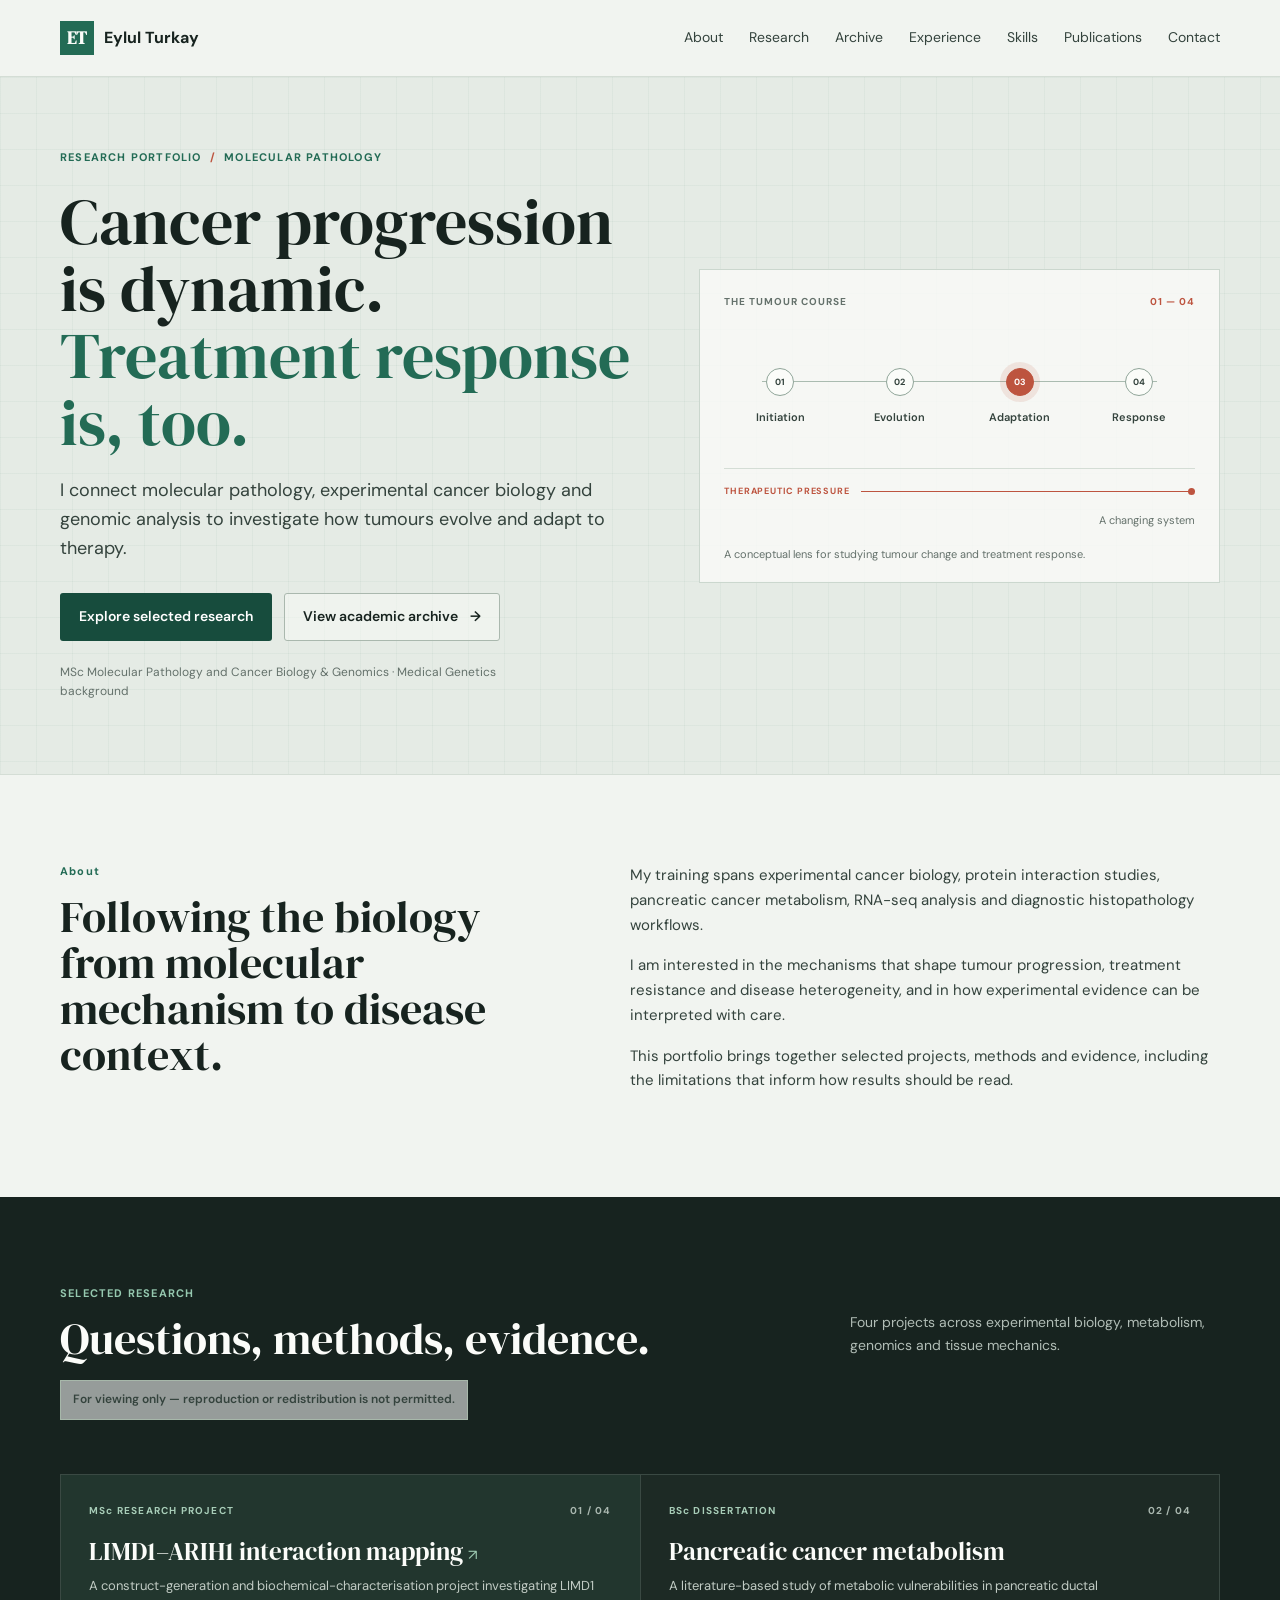
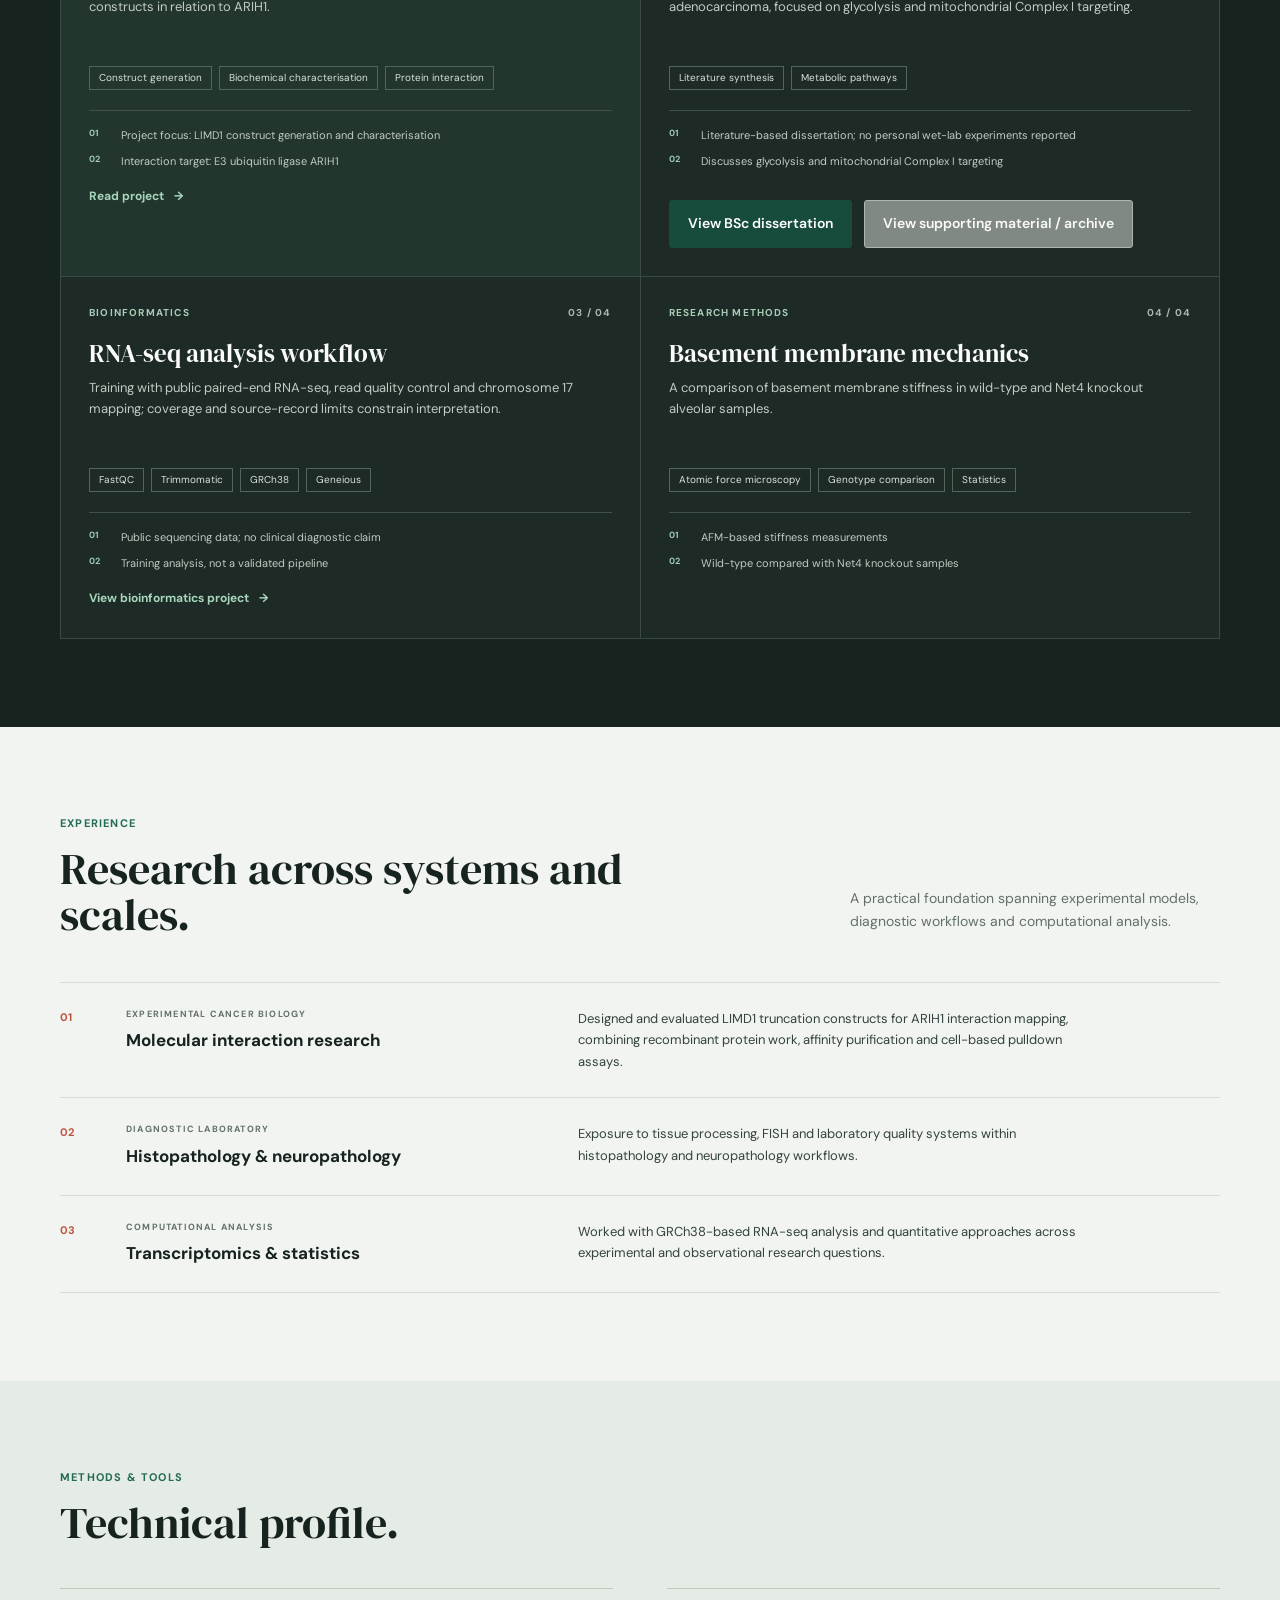
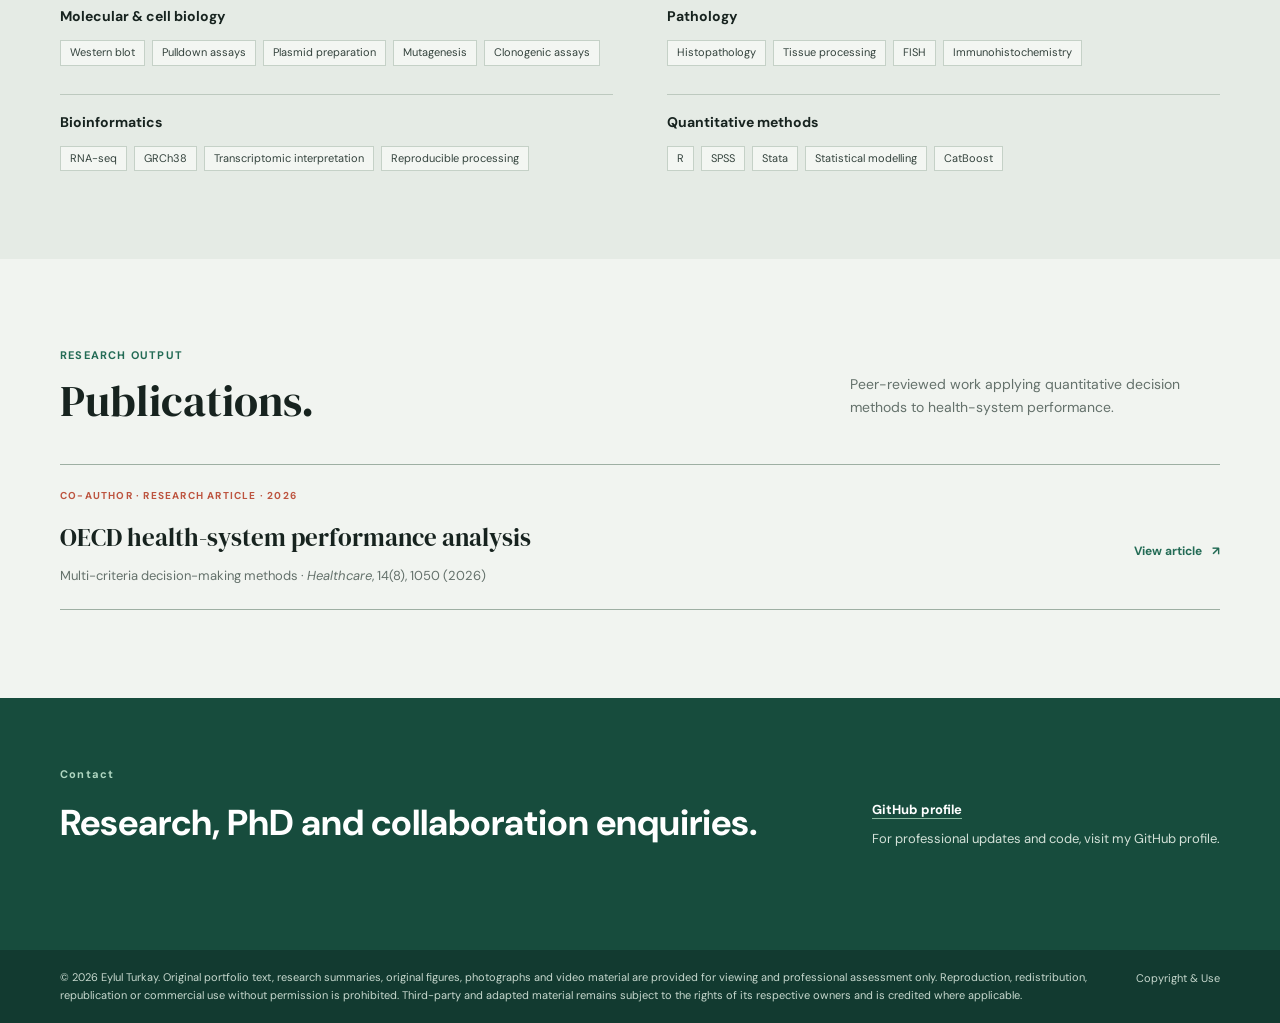
==== index.html @ 485feefd "Fix view-only project pages and portfolio navigation Co-authored-by: Copilot <223556219+Copilot@user" ====
<!DOCTYPE html>
<html lang="en">
<head>
	<meta charset="UTF-8" />
	<meta name="viewport" content="width=device-width, initial-scale=1.0" />
	<meta
		name="description"
		content="Eylul Turkay's research portfolio exploring cancer progression, treatment response, molecular pathology and genomics."
	/>
	<meta name="theme-color" content="#edf2ee" />
	<title>Eylul Turkay | Cancer Biology &amp; Molecular Pathology</title>

	<link rel="preconnect" href="https://fonts.googleapis.com" />
	<link rel="preconnect" href="https://fonts.gstatic.com" crossorigin />
	<link
		href="https://fonts.googleapis.com/css2?family=DM+Sans:wght@400;500;600;700&family=DM+Serif+Display&display=swap"
		rel="stylesheet"
	/>

	<link rel="stylesheet" href="styles.css" />
</head>

<body>
	<header class="site-header">
		<div class="container nav-wrapper">
			<a class="brand" href="#top"><span class="brand-mark" aria-hidden="true">ET</span><span>Eylul Turkay</span></a>

			<button class="menu-toggle" id="menuToggle" aria-label="Open navigation" aria-expanded="false" aria-controls="mainNav">
				<span></span>
				<span></span>
				<span></span>
			</button>

			<nav class="nav" id="mainNav" aria-label="Main navigation">
				<a href="#about">About</a>
				<a href="#research">Research</a>
				<a href="archive.html">Archive</a>
				<a href="#experience">Experience</a>
				<a href="#skills">Skills</a>
				<a href="#publications">Publications</a>
				<a href="#contact">Contact</a>
			</nav>
		</div>
	</header>

	<main id="top">
		<section class="hero" aria-labelledby="hero-title">
			<div class="container hero-layout">
				<div class="hero-copy">
					<p class="eyebrow">RESEARCH PORTFOLIO <span> / </span> MOLECULAR PATHOLOGY</p>
					<h1 id="hero-title">Cancer progression is dynamic. <em>Treatment response is, too.</em></h1>
					<p class="hero-text">
						I connect molecular pathology, experimental cancer biology and genomic analysis to investigate how tumours evolve and adapt to therapy.
					</p>
					<div class="hero-actions">
						<a class="button button-primary" href="#research">Explore selected research</a>
						<a class="button button-outline" href="archive.html">View academic archive <span aria-hidden="true">→</span></a>
					</div>
					<p class="hero-note">MSc Molecular Pathology and Cancer Biology &amp; Genomics · Medical Genetics background</p>
				</div>

				<figure class="trajectory-figure" aria-labelledby="trajectory-caption">
					<div class="figure-heading">
						<span>THE TUMOUR COURSE</span>
						<span class="figure-number">01 — 04</span>
					</div>
					<div class="trajectory-track" role="img" aria-label="Conceptual progression from tumour initiation through adaptation and treatment response">
						<div class="trajectory-step">
							<span class="step-marker">01</span>
							<span class="step-name">Initiation</span>
						</div>
						<div class="trajectory-step">
							<span class="step-marker">02</span>
							<span class="step-name">Evolution</span>
						</div>
						<div class="trajectory-step trajectory-step-emphasis">
							<span class="step-marker">03</span>
							<span class="step-name">Adaptation</span>
						</div>
						<div class="trajectory-step">
							<span class="step-marker">04</span>
							<span class="step-name">Response</span>
						</div>
					</div>
					<div class="pressure-band">
						<span>THERAPEUTIC PRESSURE</span>
						<span class="pressure-line" aria-hidden="true"></span>
						<span class="pressure-state">A changing system</span>
					</div>
					<figcaption id="trajectory-caption">A conceptual lens for studying tumour change and treatment response.</figcaption>
				</figure>
			</div>
		</section>

		<section id="about" class="section">
			<div class="container two-column">
				<div>
					<p class="section-label">About</p>
					<h2>Following the biology from molecular mechanism to disease context.</h2>
				</div>

				<div class="section-copy">
					<p>
						My training spans experimental cancer biology, protein interaction studies, pancreatic cancer metabolism, RNA-seq analysis and diagnostic histopathology workflows.
					</p>

					<p>
						I am interested in the mechanisms that shape tumour progression, treatment resistance and disease heterogeneity, and in how experimental evidence can be interpreted with care.
					</p>

					<p>
						This portfolio brings together selected projects, methods and evidence, including the limitations that inform how results should be read.
					</p>
				</div>
			</div>
		</section>

		<section id="research" class="section project-section">
			<div class="container">
				<div class="section-heading">
					<div>
						<p class="section-label">SELECTED RESEARCH</p>
						<h2>Questions, methods, evidence.</h2>
					</div>
					<p class="section-intro">Four projects across experimental biology, metabolism, genomics and tissue mechanics.</p>
				</div>
				<p class="viewing-notice">For viewing only — reproduction or redistribution is not permitted.</p>

				<div class="project-grid">
					<article class="project-card project-card-featured">
						<p class="project-type">MSc RESEARCH PROJECT <span>01 / 04</span></p>
						<h3><a href="projects/limd1-arih1.html">LIMD1–ARIH1 interaction mapping <span aria-hidden="true">↗</span></a></h3>
						<p class="project-summary">A construct-generation and biochemical-characterisation project investigating LIMD1 constructs in relation to ARIH1.</p>
						<ul class="tag-list" aria-label="Methods">
							<li>Construct generation</li><li>Biochemical characterisation</li><li>Protein interaction</li>
						</ul>
						<div class="evidence-lines">
							<p><span>01</span>Project focus: LIMD1 construct generation and characterisation</p>
							<p><span>02</span>Interaction target: E3 ubiquitin ligase ARIH1</p>
						</div>
						<a class="text-link" href="projects/limd1-arih1.html">Read project <span aria-hidden="true">→</span></a>
					</article>

					<article class="project-card">
						<p class="project-type">BSc DISSERTATION <span>02 / 04</span></p>
						<h3>Pancreatic cancer metabolism</h3>
						<p class="project-summary">A literature-based study of metabolic vulnerabilities in pancreatic ductal adenocarcinoma, focused on glycolysis and mitochondrial Complex I targeting.</p>
						<ul class="tag-list" aria-label="Methods">
							<li>Literature synthesis</li><li>Metabolic pathways</li>
						</ul>
						<div class="evidence-lines">
							<p><span>01</span>Literature-based dissertation; no personal wet-lab experiments reported</p>
							<p><span>02</span>Discusses glycolysis and mitochondrial Complex I targeting</p>
						</div>
						<div class="hero-actions">
							<a class="button button-primary" href="projects/pancreatic-cancer-metabolism.html">View BSc dissertation</a>
							<a class="button button-outline" href="archive.html">View supporting material / archive</a>
						</div>
					</article>

					<article class="project-card">
						<p class="project-type">BIOINFORMATICS <span>03 / 04</span></p>
						<h3>RNA-seq analysis workflow</h3>
						<p class="project-summary">Training with public paired-end RNA-seq, read quality control and chromosome 17 mapping; coverage and source-record limits constrain interpretation.</p>
						<ul class="tag-list" aria-label="Methods">
							<li>FastQC</li><li>Trimmomatic</li><li>GRCh38</li><li>Geneious</li>
						</ul>
						<div class="evidence-lines">
							<p><span>01</span>Public sequencing data; no clinical diagnostic claim</p>
							<p><span>02</span>Training analysis, not a validated pipeline</p>
						</div>
						<a class="text-link" href="projects/variant-calling-internship.html">View bioinformatics project <span aria-hidden="true">→</span></a>
					</article>

					<article class="project-card">
						<p class="project-type">RESEARCH METHODS <span>04 / 04</span></p>
						<h3>Basement membrane mechanics</h3>
						<p class="project-summary">A comparison of basement membrane stiffness in wild-type and Net4 knockout alveolar samples.</p>
						<ul class="tag-list" aria-label="Methods">
							<li>Atomic force microscopy</li><li>Genotype comparison</li><li>Statistics</li>
						</ul>
						<div class="evidence-lines">
							<p><span>01</span>AFM-based stiffness measurements</p>
							<p><span>02</span>Wild-type compared with Net4 knockout samples</p>
						</div>
					</article>
				</div>
			</div>
		</section>

		<section id="experience" class="section experience-section">
			<div class="container">
				<div class="section-heading">
					<div>
						<p class="section-label">EXPERIENCE</p>
						<h2>Research across systems and scales.</h2>
					</div>
					<p class="section-intro">A practical foundation spanning experimental models, diagnostic workflows and computational analysis.</p>
				</div>
				<div class="experience-list">
					<article class="experience-item">
						<p class="experience-index">01</p>
						<div><p class="experience-kicker">EXPERIMENTAL CANCER BIOLOGY</p><h3>Molecular interaction research</h3></div>
						<p>Designed and evaluated LIMD1 truncation constructs for ARIH1 interaction mapping, combining recombinant protein work, affinity purification and cell-based pulldown assays.</p>
					</article>
					<article class="experience-item">
						<p class="experience-index">02</p>
						<div><p class="experience-kicker">DIAGNOSTIC LABORATORY</p><h3>Histopathology &amp; neuropathology</h3></div>
						<p>Exposure to tissue processing, FISH and laboratory quality systems within histopathology and neuropathology workflows.</p>
					</article>
					<article class="experience-item">
						<p class="experience-index">03</p>
						<div><p class="experience-kicker">COMPUTATIONAL ANALYSIS</p><h3>Transcriptomics &amp; statistics</h3></div>
						<p>Worked with GRCh38-based RNA-seq analysis and quantitative approaches across experimental and observational research questions.</p>
					</article>
				</div>
			</div>
		</section>

		<section id="skills" class="section skills-section">
			<div class="container">
				<div class="section-heading">
					<div><p class="section-label">METHODS &amp; TOOLS</p><h2>Technical profile.</h2></div>
				</div>

				<div class="skills-grid">
					<div class="skill-block">
						<h3>Molecular &amp; cell biology</h3>
						<ul class="tag-list"><li>Western blot</li><li>Pulldown assays</li><li>Plasmid preparation</li><li>Mutagenesis</li><li>Clonogenic assays</li></ul>
					</div>

					<div class="skill-block">
						<h3>Pathology</h3>
						<ul class="tag-list"><li>Histopathology</li><li>Tissue processing</li><li>FISH</li><li>Immunohistochemistry</li></ul>
					</div>

					<div class="skill-block">
						<h3>Bioinformatics</h3>
						<ul class="tag-list"><li>RNA-seq</li><li>GRCh38</li><li>Transcriptomic interpretation</li><li>Reproducible processing</li></ul>
					</div>

					<div class="skill-block">
						<h3>Quantitative methods</h3>
						<ul class="tag-list"><li>R</li><li>SPSS</li><li>Stata</li><li>Statistical modelling</li><li>CatBoost</li></ul>
					</div>
				</div>
			</div>
		</section>

		<section id="publications" class="section publications-section">
			<div class="container">
				<div class="section-heading">
					<div><p class="section-label">RESEARCH OUTPUT</p><h2>Publications.</h2></div>
					<p class="section-intro">Peer-reviewed work applying quantitative decision methods to health-system performance.</p>
				</div>
				<article class="publication-entry">
					<p class="publication-type">CO-AUTHOR · RESEARCH ARTICLE · 2026</p>
					<div class="publication-detail">
						<div><h3>OECD health-system performance analysis</h3><p>Multi-criteria decision-making methods · <em>Healthcare</em>, 14(8), 1050 (2026)</p></div>
						<a class="text-link" href="https://www.mdpi.com/2227-9032/14/8/1050" target="_blank" rel="noopener noreferrer">View article <span aria-hidden="true">↗</span></a>
					</div>
				</article>
			</div>
		</section>

		<section id="contact" class="contact-section">
			<div class="container contact-layout">
				<div>
					<p class="section-label">Contact</p>
					<h2>Research, PhD and collaboration enquiries.</h2>
				</div>

				<div class="contact-links">
					<a
						href="https://github.com/eylulturkay2003"
						target="_blank"
						rel="noopener noreferrer"
					>
						GitHub profile
					</a>

					<span>For professional updates and code, visit my GitHub profile.</span>
				</div>
			</div>
		</section>
	</main>

	<footer class="footer">
		<div class="container footer-inner">
			<p>© 2026 Eylul Turkay. Original portfolio text, research summaries, original figures, photographs and video material are provided for viewing and professional assessment only. Reproduction, redistribution, republication or commercial use without permission is prohibited. Third-party and adapted material remains subject to the rights of its respective owners and is credited where applicable.</p>
			<a href="copyright.html">Copyright &amp; Use</a>
		</div>
	</footer>

	<script src="script.js"></script>
</body>
</html>
---- styles.css ----
:root {
	--paper: #f1f4f0;
	--paper-deep: #e5ebe5;
	--white: #fbfcf9;
	--ink: #17231f;
	--ink-soft: #34433d;
	--muted: #64716b;
	--line: #d4ddd5;
	--green: #236b55;
	--green-dark: #174c3d;
	--green-pale: #e0eee7;
	--coral: #bd543f;
	--max-width: 1160px;
}

* { box-sizing: border-box; }
html { scroll-behavior: smooth; scroll-padding-top: 88px; }
body {
	margin: 0;
	background: var(--paper);
	color: var(--ink);
	font-family: "DM Sans", sans-serif;
	font-size: 16px;
	line-height: 1.65;
}
a { color: inherit; text-decoration: none; }
button, a { -webkit-tap-highlight-color: transparent; }
button:focus-visible, a:focus-visible { outline: 3px solid var(--coral); outline-offset: 4px; }
.container { width: min(var(--max-width), calc(100% - 48px)); margin: 0 auto; }

.site-header {
	position: sticky;
	top: 0;
	z-index: 10;
	background: rgba(241, 244, 240, 0.96);
	border-bottom: 1px solid var(--line);
}
.nav-wrapper { min-height: 76px; display: flex; align-items: center; justify-content: space-between; gap: 32px; }
.brand { display: inline-flex; align-items: center; gap: 10px; font-weight: 700; letter-spacing: 0; }
.brand-mark { display: grid; width: 34px; aspect-ratio: 1; place-items: center; background: var(--green); color: var(--white); font-family: "DM Serif Display", serif; font-size: 17px; }
.nav { display: flex; align-items: center; gap: 26px; }
.nav a { color: var(--ink-soft); font-size: 14px; transition: color 160ms ease; }
.nav a:hover { color: var(--green); }
.menu-toggle { display: none; }

.hero {
	position: relative;
	overflow: hidden;
	background-color: var(--paper-deep);
	background-image: linear-gradient(rgba(35, 107, 85, 0.045) 1px, transparent 1px), linear-gradient(90deg, rgba(35, 107, 85, 0.045) 1px, transparent 1px);
	background-size: 36px 36px;
	border-bottom: 1px solid var(--line);
}
.hero-layout { min-height: 590px; display: grid; grid-template-columns: minmax(0, 1.05fr) minmax(360px, 0.95fr); align-items: center; gap: 64px; padding-top: 72px; padding-bottom: 72px; }
.eyebrow, .section-label, .project-type, .experience-kicker, .publication-type {
	margin: 0;
	color: var(--green);
	font-size: 11px;
	font-weight: 700;
	letter-spacing: 1.2px;
	line-height: 1.5;
}
.eyebrow span { color: var(--coral); padding: 0 4px; }
.hero h1, .section h2, .detail-hero h1 {
	font-family: "DM Serif Display", Georgia, serif;
	font-weight: 400;
	letter-spacing: 0;
	line-height: 1.05;
}
.hero h1 { max-width: 640px; margin: 22px 0 20px; font-size: 64px; }
.hero h1 em { color: var(--green); font-style: normal; }
.hero-text { max-width: 560px; margin: 0; color: var(--ink-soft); font-size: 18px; line-height: 1.6; }
.hero-actions { display: flex; flex-wrap: wrap; gap: 12px; margin-top: 30px; }
.button { min-height: 48px; display: inline-flex; align-items: center; justify-content: center; gap: 12px; padding: 0 18px; border: 1px solid transparent; border-radius: 3px; font-size: 14px; font-weight: 600; transition: background 160ms ease, color 160ms ease, border-color 160ms ease; }
.button-primary { background: var(--green-dark); color: white; }
.button-primary:hover { background: var(--green); }
.button-outline { border-color: #aab8ae; background: rgba(251, 252, 249, 0.45); }
.button-outline:hover { border-color: var(--green); color: var(--green); }
.hero-note { max-width: 470px; margin: 22px 0 0; color: var(--muted); font-size: 12px; }

.trajectory-figure { align-self: center; margin: 0; padding: 24px 24px 18px; background: rgba(251, 252, 249, 0.78); border: 1px solid #cbd7ce; }
.figure-heading { display: flex; justify-content: space-between; gap: 16px; color: var(--muted); font-size: 10px; font-weight: 700; letter-spacing: 1px; }
.figure-number { color: var(--coral); }
.trajectory-track { position: relative; display: grid; grid-template-columns: repeat(4, minmax(0, 1fr)); gap: 8px; margin: 58px 0 42px; }
.trajectory-track::before { position: absolute; top: 13px; right: 8%; left: 8%; height: 1px; background: #aabbb0; content: ""; }
.trajectory-step { position: relative; display: flex; flex-direction: column; align-items: center; gap: 12px; text-align: center; }
.step-marker { z-index: 1; display: grid; width: 28px; aspect-ratio: 1; place-items: center; border: 1px solid #90a599; border-radius: 50%; background: var(--white); color: var(--ink-soft); font-size: 9px; font-weight: 700; }
.trajectory-step-emphasis .step-marker { border-color: var(--coral); background: var(--coral); color: white; box-shadow: 0 0 0 6px rgba(189, 84, 63, 0.12); }
.step-name { color: var(--ink-soft); font-size: 11px; font-weight: 600; }
.pressure-band { display: grid; grid-template-columns: auto 1fr; align-items: center; gap: 12px; padding-top: 15px; border-top: 1px solid var(--line); }
.pressure-band > span:first-child { color: var(--coral); font-size: 9px; font-weight: 700; letter-spacing: 0.8px; }
.pressure-line { position: relative; height: 1px; background: var(--coral); }
.pressure-line::after { position: absolute; top: -3px; right: 0; width: 7px; height: 7px; border-radius: 50%; background: var(--coral); content: ""; }
.pressure-state { grid-column: 2; justify-self: end; color: var(--muted); font-size: 11px; }
.trajectory-figure figcaption { margin-top: 16px; color: var(--muted); font-size: 11px; }

.section { padding: 88px 0; }
.section-alt { background: var(--paper-deep); }
.two-column { display: grid; grid-template-columns: minmax(0, 0.9fr) minmax(0, 1.1fr); gap: 88px; align-items: start; }
.section h2 { max-width: 680px; margin: 14px 0 0; font-size: 44px; }
.section-copy { color: var(--ink-soft); font-size: 15px; }
.section-copy p { margin: 0 0 16px; }
.section-heading { display: flex; align-items: end; justify-content: space-between; gap: 32px; }
.section-heading h2 { max-width: 600px; }
.section-intro { max-width: 370px; margin: 0 0 5px; color: var(--muted); font-size: 14px; }

.project-section { background: var(--ink); color: var(--white); }
.project-section .section-label { color: #95c8af; }
.project-section .section-intro { color: #b1bdb6; }
.project-grid { display: grid; grid-template-columns: repeat(2, minmax(0, 1fr)); gap: 1px; margin-top: 42px; background: #3a4943; border: 1px solid #3a4943; }
.project-card { min-width: 0; padding: 28px; background: #1d2a25; }
.project-card-featured { background: #22362e; }
.project-type { display: flex; justify-content: space-between; gap: 12px; color: #a8cdb8; font-size: 10px; }
.project-type span { color: #aab8b0; white-space: nowrap; }
.project-card h3 { margin: 18px 0 10px; font-family: "DM Serif Display", Georgia, serif; font-size: 25px; font-weight: 400; line-height: 1.2; }
.project-card h3 a:hover, .text-link:hover { color: #a8d6bd; }
.project-card h3 a span { color: #9cc9b0; font-family: "DM Sans", sans-serif; font-size: 15px; }
.project-summary { min-height: 72px; margin: 0; color: #c1cbc4; font-size: 13px; line-height: 1.6; }
.tag-list { display: flex; flex-wrap: wrap; gap: 7px; margin: 18px 0 0; padding: 0; list-style: none; }
.tag-list li { padding: 4px 9px; border: 1px solid #52665a; color: #d8e2db; font-size: 10px; line-height: 1.4; }
.evidence-lines { display: grid; gap: 10px; margin-top: 20px; padding-top: 16px; border-top: 1px solid #405148; }
.evidence-lines p { display: grid; grid-template-columns: 24px 1fr; gap: 8px; margin: 0; color: #c1cbc4; font-size: 11px; line-height: 1.5; }
.evidence-lines p > span { color: #9cc9b0; font-size: 9px; font-weight: 700; }
.evidence-lines strong { color: white; }
.text-link { display: inline-flex; align-items: center; gap: 10px; margin-top: 17px; color: #a8d6bd; font-size: 12px; font-weight: 700; }

.experience-list { margin-top: 44px; border-top: 1px solid var(--line); }
.experience-item { display: grid; grid-template-columns: 42px minmax(190px, 0.8fr) minmax(0, 1.2fr); gap: 24px; align-items: start; padding: 25px 0; border-bottom: 1px solid var(--line); }
.experience-index { margin: 0; color: var(--coral); font-size: 11px; font-weight: 700; }
.experience-kicker { color: var(--muted); font-size: 9px; }
.experience-item h3 { margin: 5px 0 0; font-size: 17px; }
.experience-item > p:last-child { max-width: 520px; margin: 0; color: var(--ink-soft); font-size: 13px; }

.skills-section { background: var(--paper-deep); }
.skills-grid { display: grid; grid-template-columns: repeat(2, minmax(0, 1fr)); gap: 28px 54px; margin-top: 42px; }
.skill-block { padding-top: 16px; border-top: 1px solid #bdc9bf; }
.skill-block h3 { margin: 0; font-size: 14px; }
.skill-block .tag-list { margin-top: 12px; }
.skill-block .tag-list li { border-color: #c5d1c7; background: rgba(251, 252, 249, 0.65); color: var(--ink-soft); font-size: 11px; }

.publication-entry { margin-top: 40px; padding: 23px 0; border-top: 1px solid #9eafa3; border-bottom: 1px solid #9eafa3; }
.publication-type { color: var(--coral); font-size: 10px; }
.publication-detail { display: flex; align-items: center; justify-content: space-between; gap: 28px; margin-top: 14px; }
.publication-detail h3 { margin: 0; font-family: "DM Serif Display", Georgia, serif; font-size: 25px; font-weight: 400; }
.publication-detail p { margin: 7px 0 0; color: var(--muted); font-size: 13px; }
.publication-detail .text-link { flex-shrink: 0; margin: 0; color: var(--green); }
.publication-detail .text-link:hover { color: var(--coral); }
.archive-media .publication-detail { align-items: flex-start; }
.archive-media img, .archive-media video { display: block; width: min(100%, 480px); max-width: 100%; margin-top: 12px; }
.archive-media figure { margin: 18px 0 0; }
.archive-media figcaption { max-width: 480px; margin-top: 8px; color: var(--muted); font-size: 12px; line-height: 1.5; }

.contact-section { padding: 68px 0; background: var(--green-dark); color: white; }
.contact-layout { display: flex; align-items: center; justify-content: space-between; gap: 32px; }
.contact-section .section-label { color: #b0d7c2; }
.contact-section h2 { margin-top: 10px; font-size: 36px; }
.contact-links { display: flex; flex-direction: column; align-items: flex-start; gap: 8px; color: #d3e1d8; font-size: 13px; }
.contact-links a { color: white; font-weight: 700; text-decoration: underline; text-decoration-color: #89b9a0; text-underline-offset: 4px; }
.footer { padding: 19px 0; background: #123a30; color: #c7d8ce; font-size: 11px; }
.footer-inner { display: flex; flex-wrap: wrap; justify-content: space-between; gap: 12px 16px; }
.footer-inner p { flex: 1 1 100%; max-width: 1050px; margin: 0; line-height: 1.6; }
.footer-inner a { flex-shrink: 0; }
.viewing-notice { display: inline-block; margin-top: 18px; padding: 9px 12px; border: 1px solid #a7b8aa; background: rgba(255, 255, 255, 0.55); color: var(--ink-soft); font-size: 12px; font-weight: 600; }
.archive-note { color: var(--muted); font-size: 12px; }

.detail-hero { padding: 68px 0 56px; background-color: var(--paper-deep); background-image: linear-gradient(rgba(35, 107, 85, 0.04) 1px, transparent 1px), linear-gradient(90deg, rgba(35, 107, 85, 0.04) 1px, transparent 1px); background-size: 36px 36px; }
.breadcrumb { margin: 0 0 40px; color: var(--muted); font-size: 12px; }
.breadcrumb a { color: var(--green); }
.detail-hero h1 { max-width: 800px; margin: 16px 0; font-size: 56px; }
.detail-lead { max-width: 720px; margin: 0; color: var(--ink-soft); font-size: 18px; }
.detail-meta { display: flex; flex-wrap: wrap; gap: 9px 26px; margin-top: 26px; color: var(--muted); font-size: 12px; }
.detail-layout { display: grid; grid-template-columns: minmax(0, 1fr) 280px; gap: 80px; align-items: start; }
.detail-content h2 { margin: 0 0 12px; font-family: "DM Serif Display", Georgia, serif; font-size: 28px; font-weight: 400; }
.detail-content p { max-width: 700px; color: var(--ink-soft); font-size: 14px; }
.detail-content section + section { margin-top: 42px; }
.detail-content .tag-list li { border-color: #c5d1c7; background: var(--white); color: var(--ink-soft); font-size: 11px; }
.detail-sidebar { position: sticky; top: 104px; padding: 22px; background: var(--white); border: 1px solid var(--line); }
.detail-sidebar h2 { margin: 0 0 15px; font-size: 11px; color: var(--green); letter-spacing: 1px; }
.detail-sidebar dl { margin: 0; }
.detail-sidebar dt { margin-top: 13px; color: var(--muted); font-size: 10px; text-transform: uppercase; letter-spacing: 0.7px; }
.detail-sidebar dd { margin: 3px 0 0; font-size: 13px; font-weight: 600; }
.caution-note { margin-top: 14px; padding: 17px 19px; border-left: 3px solid var(--coral); background: #f8eae5; color: var(--ink-soft); font-size: 13px; }
.detail-back { display: inline-flex; margin-top: 34px; color: var(--green); font-size: 13px; font-weight: 700; }
.page-actions { display: flex; flex-wrap: wrap; gap: 12px; margin-top: 34px; }
.coursework-entry { scroll-margin-top: 100px; }
.coursework-entry h2 { margin: 10px 0 16px; }
.coursework-entry p { margin: 10px 0; }
.coursework-entry strong { color: var(--ink); }
.coursework-content .publication-entry + .publication-entry { margin-top: 28px; }

@media (max-width: 900px) {
	.hero-layout { grid-template-columns: minmax(0, 1fr) minmax(300px, 0.85fr); gap: 32px; }
	.hero h1 { font-size: 52px; }
	.two-column { gap: 44px; }
	.detail-layout { grid-template-columns: minmax(0, 1fr) 240px; gap: 36px; }
}
@media (max-width: 720px) {
	.container { width: min(var(--max-width), calc(100% - 36px)); }
	.nav-wrapper { min-height: 66px; }
	.menu-toggle { display: flex; width: 42px; height: 42px; flex-direction: column; align-items: center; justify-content: center; gap: 5px; border: 1px solid var(--line); background: transparent; cursor: pointer; }
	.menu-toggle span { width: 17px; height: 1px; background: var(--ink); }
	.nav { position: absolute; top: 65px; right: 0; left: 0; display: none; flex-direction: column; align-items: stretch; gap: 0; padding: 8px 18px 15px; background: var(--paper); border-bottom: 1px solid var(--line); }
	.nav.active { display: flex; }
	.nav a { padding: 11px 0; border-bottom: 1px solid var(--line); }
	.nav a:last-child { border-bottom: 0; }
	.hero-layout { min-height: unset; grid-template-columns: 1fr; gap: 42px; padding-top: 58px; padding-bottom: 48px; }
	.hero h1 { max-width: 560px; margin-top: 17px; font-size: 48px; }
	.hero-text { font-size: 16px; }
	.trajectory-figure { padding: 20px 16px 15px; }
	.trajectory-track { margin: 45px 0 34px; }
	.step-name { font-size: 10px; }
	.section { padding: 64px 0; }
	.two-column { grid-template-columns: 1fr; gap: 22px; }
	.section h2 { font-size: 36px; }
	.section-heading { align-items: flex-start; flex-direction: column; gap: 13px; }
	.section-intro { max-width: 510px; }
	.project-grid { grid-template-columns: 1fr; margin-top: 30px; }
	.project-card { padding: 23px 20px; }
	.project-summary { min-height: 0; }
	.experience-item { grid-template-columns: 28px 1fr; gap: 7px 14px; }
	.experience-item > p:last-child { grid-column: 2; }
	.skills-grid { grid-template-columns: 1fr; gap: 25px; margin-top: 30px; }
	.publication-detail { align-items: flex-start; flex-direction: column; gap: 12px; }
	.contact-layout { align-items: flex-start; flex-direction: column; }
	.contact-section h2 { font-size: 31px; }
	.footer-inner { flex-direction: column; gap: 4px; }
	.detail-hero { padding: 44px 0 40px; }
	.breadcrumb { margin-bottom: 28px; }
	.detail-hero h1 { font-size: 43px; }
	.detail-lead { font-size: 16px; }
	.detail-layout { grid-template-columns: 1fr; gap: 34px; }
	.detail-sidebar { position: static; grid-row: 1; }
}
@media (max-width: 380px) {
	.hero h1 { font-size: 41px; }
	.hero-actions { align-items: stretch; flex-direction: column; }
	.button { width: 100%; }
	.trajectory-track { gap: 3px; }
	.step-name { font-size: 9px; }
}
@media (prefers-reduced-motion: reduce) {
	html { scroll-behavior: auto; }
	*, *::before, *::after { transition-duration: 0.01ms !important; animation-duration: 0.01ms !important; }
}
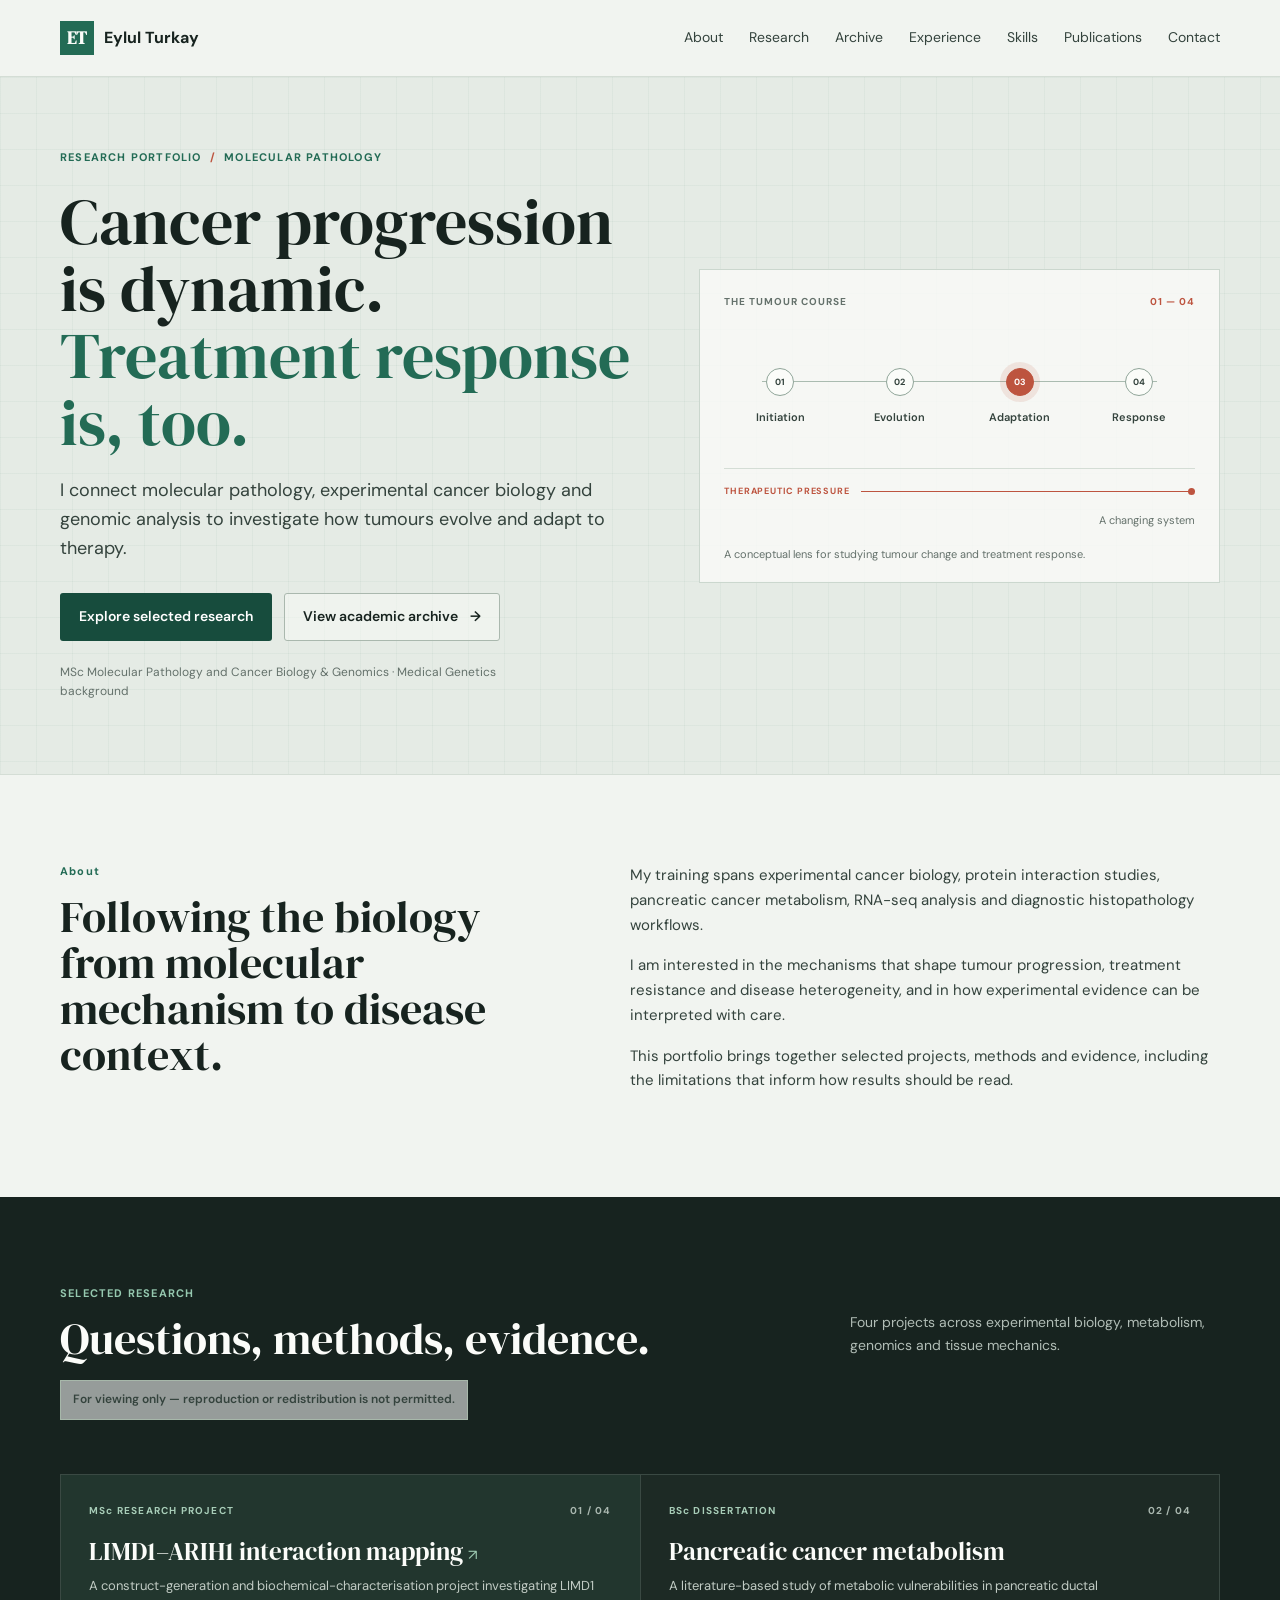
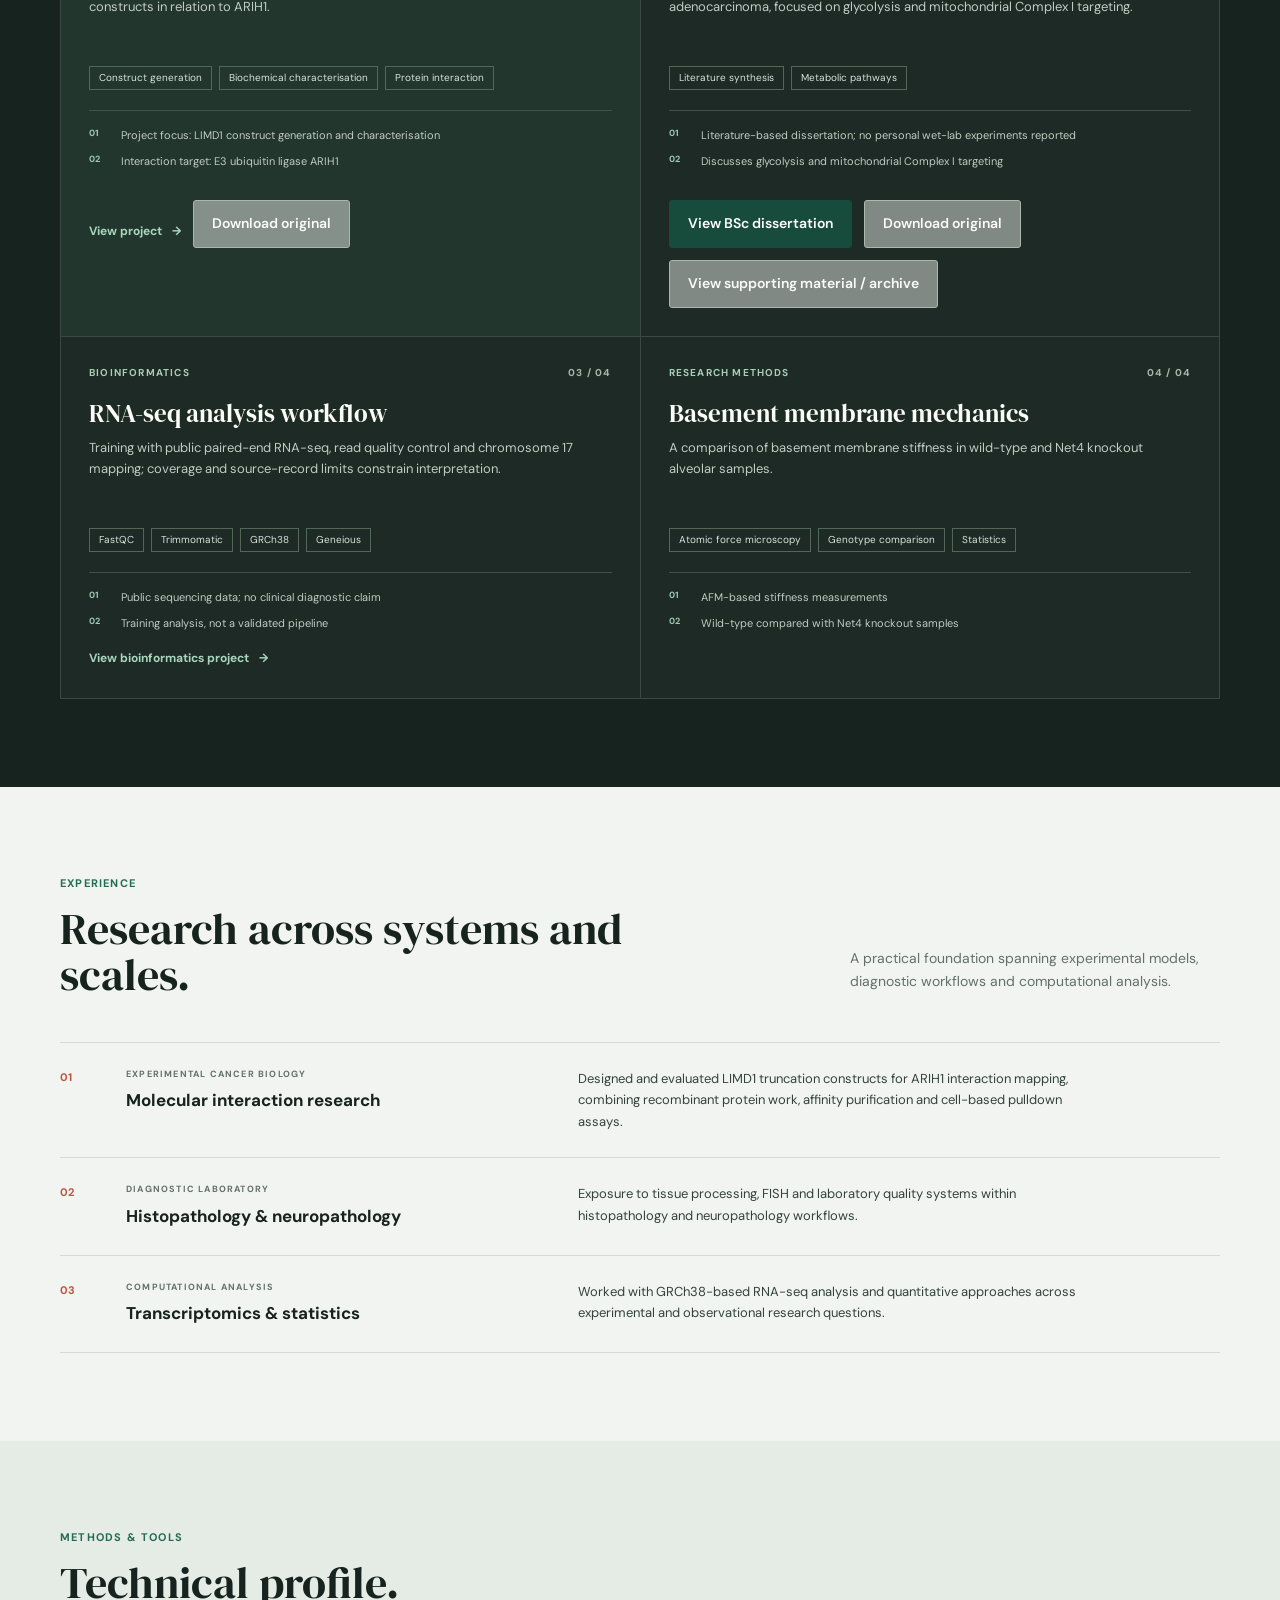
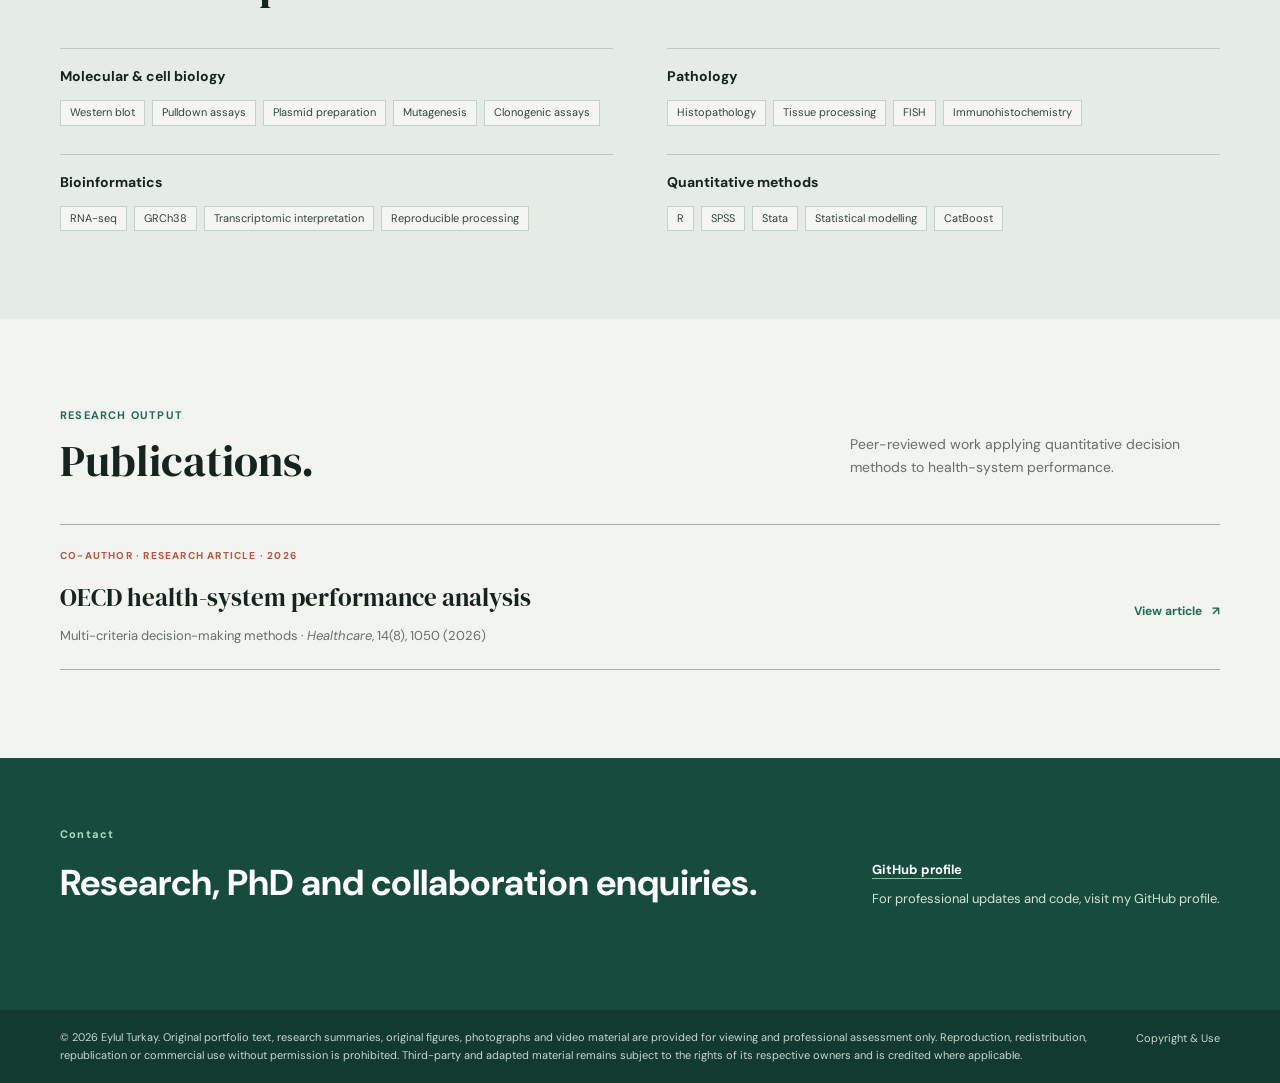
==== commit 17be5425: "Restore academic download links alongside project viewers Co-authored-by: Copilot <223556219+Copilot" ====
--- a/index.html
+++ b/index.html
@@ -138,7 +138,10 @@
 							<p><span>01</span>Project focus: LIMD1 construct generation and characterisation</p>
 							<p><span>02</span>Interaction target: E3 ubiquitin ligase ARIH1</p>
 						</div>
-						<a class="text-link" href="projects/limd1-arih1.html">Read project <span aria-hidden="true">→</span></a>
+						<div class="hero-actions">
+							<a class="text-link" href="projects/limd1-arih1.html">View project <span aria-hidden="true">→</span></a>
+							<a class="button button-outline" href="files/dissertations/Msc%20dissertation.pdf" download>Download original</a>
+						</div>
 					</article>
 
 					<article class="project-card">
@@ -154,6 +157,7 @@
 						</div>
 						<div class="hero-actions">
 							<a class="button button-primary" href="projects/pancreatic-cancer-metabolism.html">View BSc dissertation</a>
+							<a class="button button-outline" href="files/dissertations/dissertation_220097611%20final%20.docx" download>Download original</a>
 							<a class="button button-outline" href="archive.html">View supporting material / archive</a>
 						</div>
 					</article>
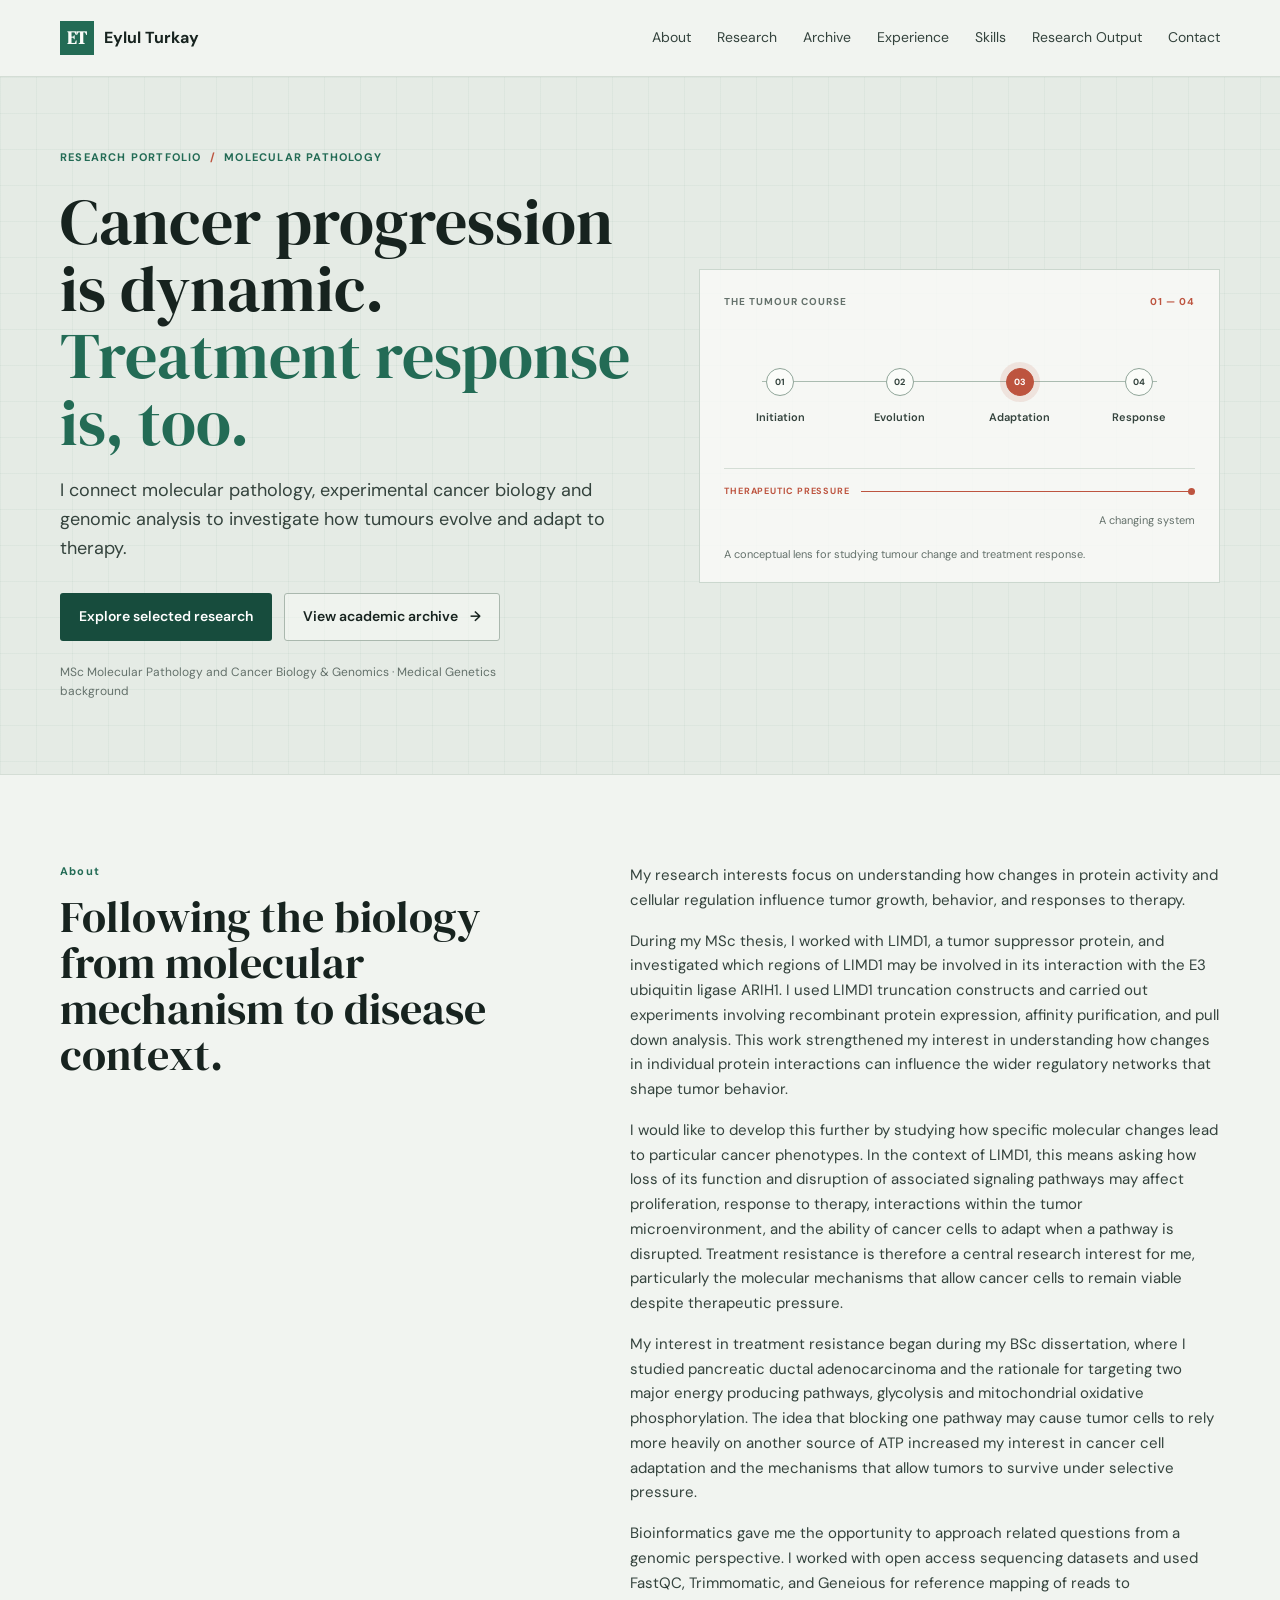
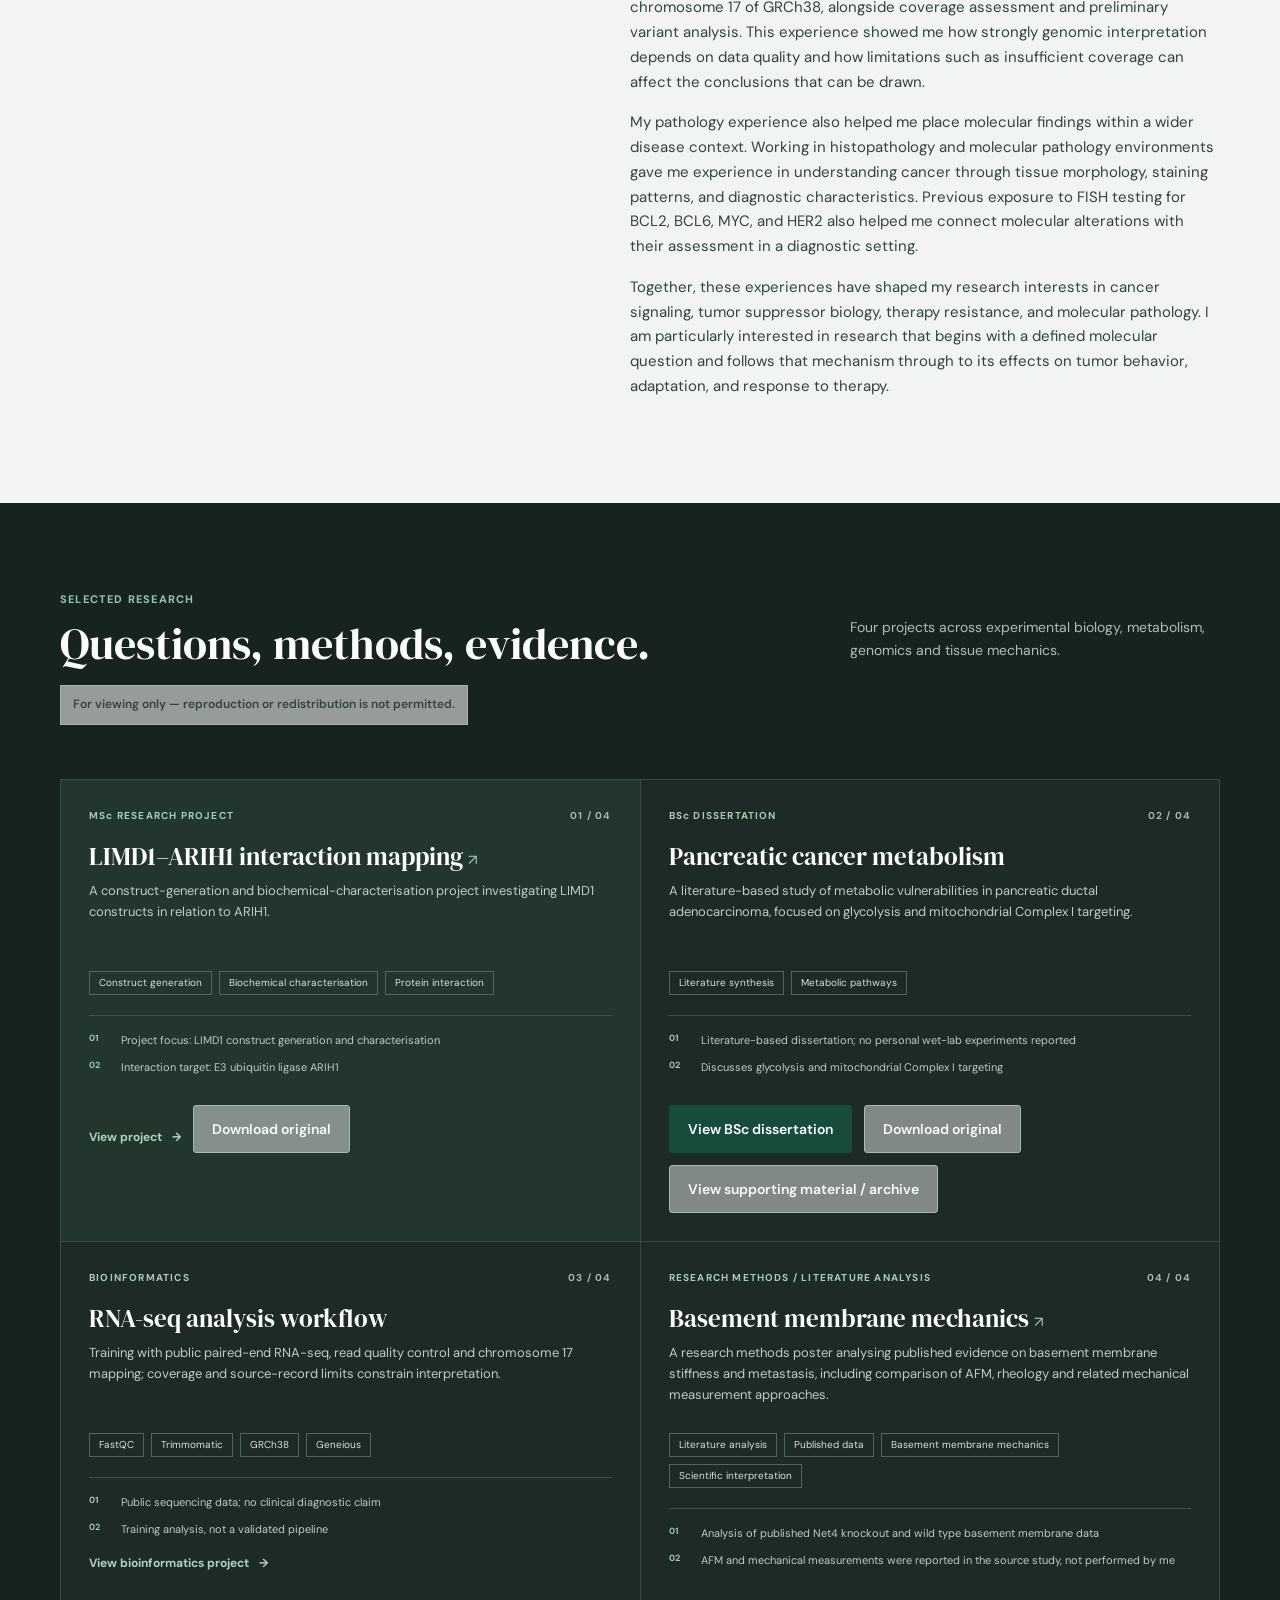
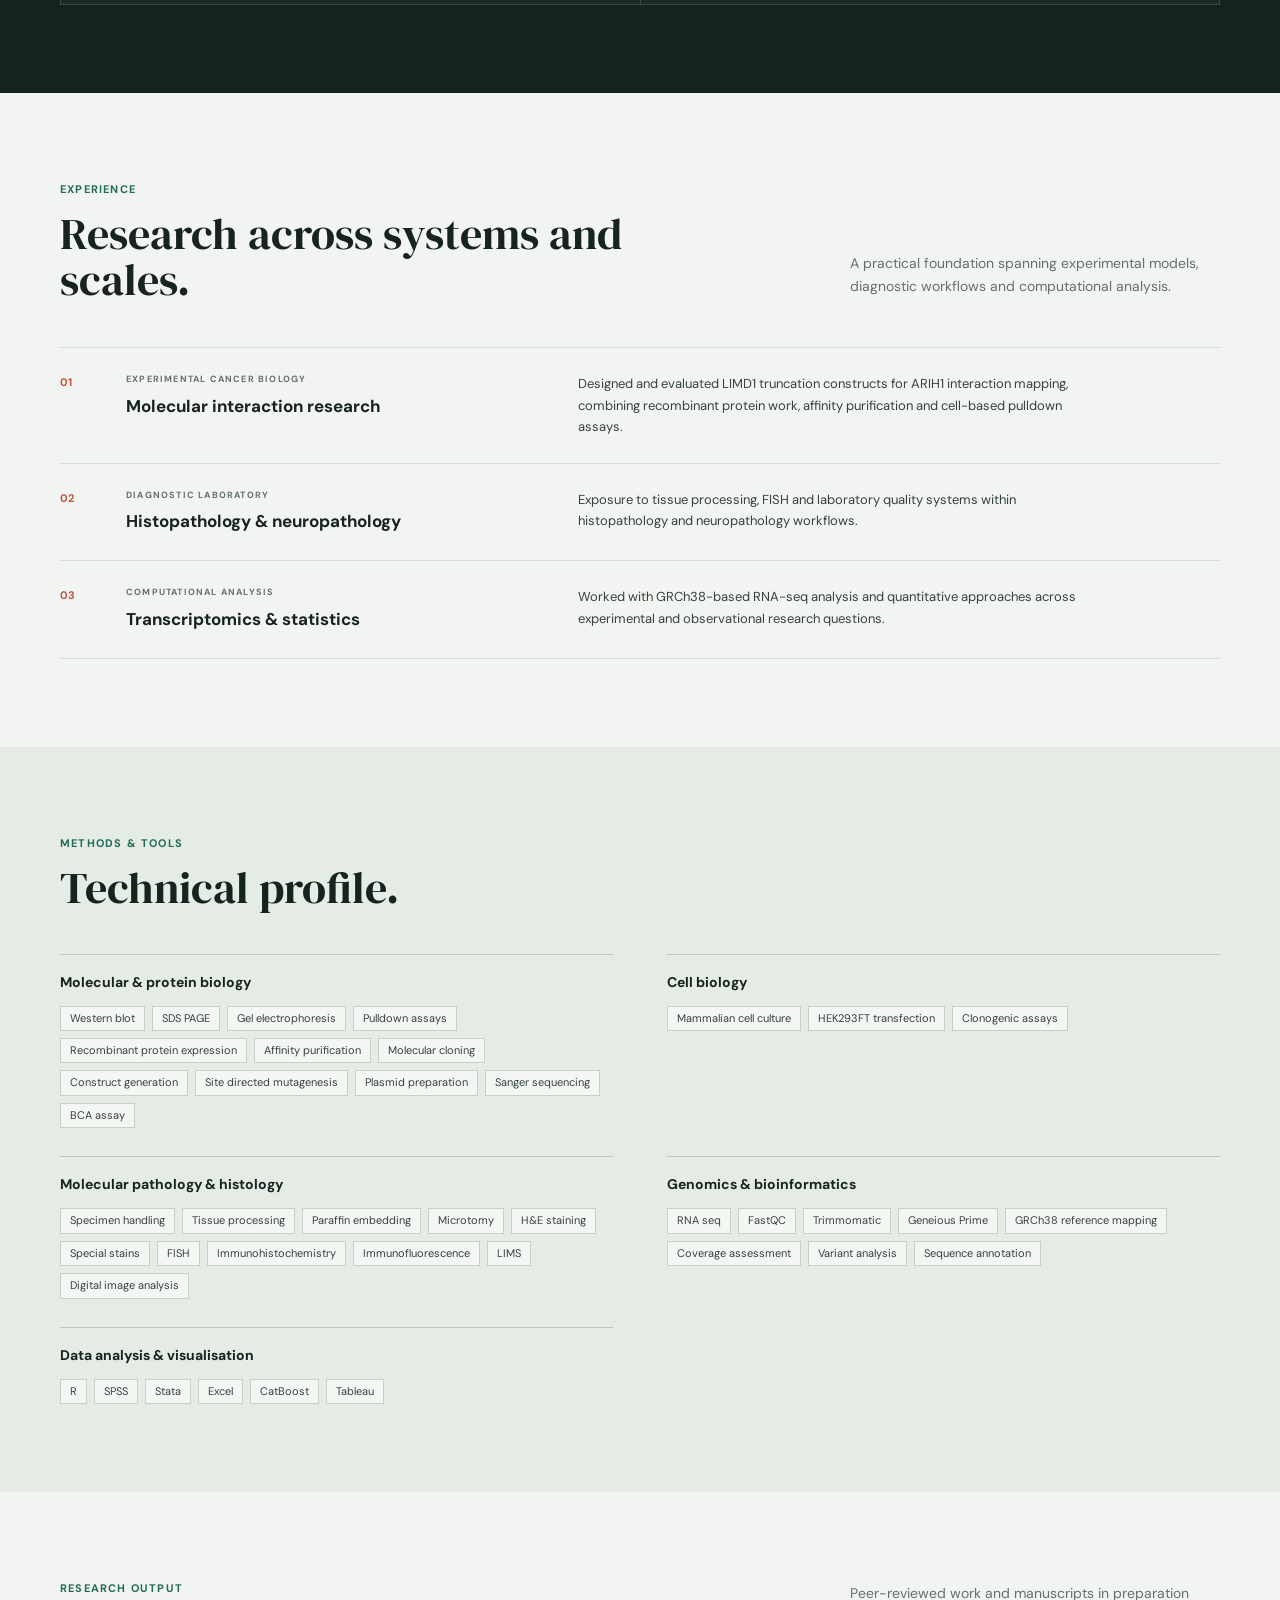
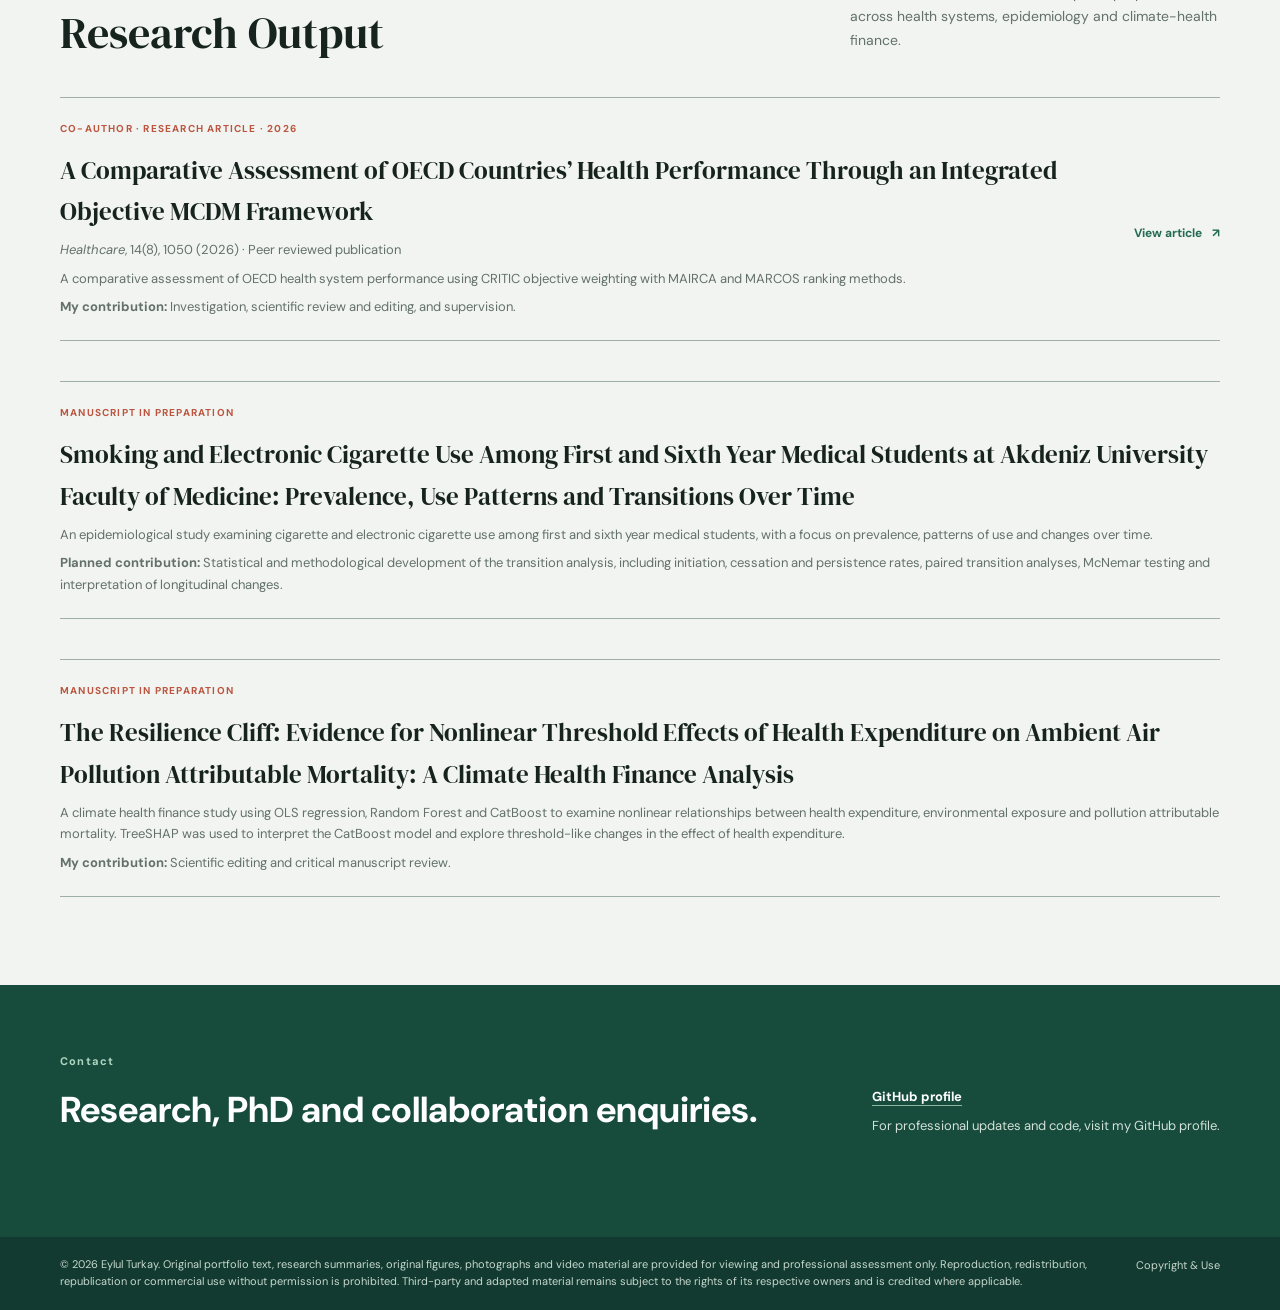
==== commit 79f7826e: "Refine research profile methods and outputs Co-authored-by: Copilot <223556219+Copilot@users.noreply" ====
--- a/index.html
+++ b/index.html
@@ -5,10 +5,10 @@
 	<meta name="viewport" content="width=device-width, initial-scale=1.0" />
 	<meta
 		name="description"
-		content="Eylul Turkay's research portfolio exploring cancer progression, treatment response, molecular pathology and genomics."
+		content="Research portfolio focused on tumour suppressor biology, protein interactions, therapy resistance, cancer genomics, molecular pathology and translational oncology."
 	/>
 	<meta name="theme-color" content="#edf2ee" />
-	<title>Eylul Turkay | Cancer Biology &amp; Molecular Pathology</title>
+	<title>Eylul Turkay | Cancer Biology, Molecular Pathology &amp; Genomics</title>
 
 	<link rel="preconnect" href="https://fonts.googleapis.com" />
 	<link rel="preconnect" href="https://fonts.gstatic.com" crossorigin />
@@ -37,7 +37,7 @@
 				<a href="archive.html">Archive</a>
 				<a href="#experience">Experience</a>
 				<a href="#skills">Skills</a>
-				<a href="#publications">Publications</a>
+				<a href="#publications">Research Output</a>
 				<a href="#contact">Contact</a>
 			</nav>
 		</div>
@@ -101,15 +101,31 @@
 
 				<div class="section-copy">
 					<p>
-						My training spans experimental cancer biology, protein interaction studies, pancreatic cancer metabolism, RNA-seq analysis and diagnostic histopathology workflows.
-					</p>
-
-					<p>
-						I am interested in the mechanisms that shape tumour progression, treatment resistance and disease heterogeneity, and in how experimental evidence can be interpreted with care.
-					</p>
-
-					<p>
-						This portfolio brings together selected projects, methods and evidence, including the limitations that inform how results should be read.
+						My research interests focus on understanding how changes in protein activity and cellular regulation influence tumor growth, behavior, and responses to therapy.
+					</p>
+
+					<p>
+						During my MSc thesis, I worked with LIMD1, a tumor suppressor protein, and investigated which regions of LIMD1 may be involved in its interaction with the E3 ubiquitin ligase ARIH1. I used LIMD1 truncation constructs and carried out experiments involving recombinant protein expression, affinity purification, and pull down analysis. This work strengthened my interest in understanding how changes in individual protein interactions can influence the wider regulatory networks that shape tumor behavior.
+					</p>
+
+					<p>
+						I would like to develop this further by studying how specific molecular changes lead to particular cancer phenotypes. In the context of LIMD1, this means asking how loss of its function and disruption of associated signaling pathways may affect proliferation, response to therapy, interactions within the tumor microenvironment, and the ability of cancer cells to adapt when a pathway is disrupted. Treatment resistance is therefore a central research interest for me, particularly the molecular mechanisms that allow cancer cells to remain viable despite therapeutic pressure.
+					</p>
+
+					<p>
+						My interest in treatment resistance began during my BSc dissertation, where I studied pancreatic ductal adenocarcinoma and the rationale for targeting two major energy producing pathways, glycolysis and mitochondrial oxidative phosphorylation. The idea that blocking one pathway may cause tumor cells to rely more heavily on another source of ATP increased my interest in cancer cell adaptation and the mechanisms that allow tumors to survive under selective pressure.
+					</p>
+
+					<p>
+						Bioinformatics gave me the opportunity to approach related questions from a genomic perspective. I worked with open access sequencing datasets and used FastQC, Trimmomatic, and Geneious for reference mapping of reads to chromosome 17 of GRCh38, alongside coverage assessment and preliminary variant analysis. This experience showed me how strongly genomic interpretation depends on data quality and how limitations such as insufficient coverage can affect the conclusions that can be drawn.
+					</p>
+
+					<p>
+						My pathology experience also helped me place molecular findings within a wider disease context. Working in histopathology and molecular pathology environments gave me experience in understanding cancer through tissue morphology, staining patterns, and diagnostic characteristics. Previous exposure to FISH testing for BCL2, BCL6, MYC, and HER2 also helped me connect molecular alterations with their assessment in a diagnostic setting.
+					</p>
+
+					<p>
+						Together, these experiences have shaped my research interests in cancer signaling, tumor suppressor biology, therapy resistance, and molecular pathology. I am particularly interested in research that begins with a defined molecular question and follows that mechanism through to its effects on tumor behavior, adaptation, and response to therapy.
 					</p>
 				</div>
 			</div>
@@ -177,15 +193,15 @@
 					</article>
 
 					<article class="project-card">
-						<p class="project-type">RESEARCH METHODS <span>04 / 04</span></p>
-						<h3>Basement membrane mechanics</h3>
-						<p class="project-summary">A comparison of basement membrane stiffness in wild-type and Net4 knockout alveolar samples.</p>
-						<ul class="tag-list" aria-label="Methods">
-							<li>Atomic force microscopy</li><li>Genotype comparison</li><li>Statistics</li>
+						<p class="project-type">RESEARCH METHODS / LITERATURE ANALYSIS <span>04 / 04</span></p>
+						<h3><a href="projects/posters.html#afm-net4">Basement membrane mechanics <span aria-hidden="true">↗</span></a></h3>
+						<p class="project-summary">A research methods poster analysing published evidence on basement membrane stiffness and metastasis, including comparison of AFM, rheology and related mechanical measurement approaches.</p>
+						<ul class="tag-list" aria-label="Research methods">
+							<li>Literature analysis</li><li>Published data</li><li>Basement membrane mechanics</li><li>Scientific interpretation</li>
 						</ul>
 						<div class="evidence-lines">
-							<p><span>01</span>AFM-based stiffness measurements</p>
-							<p><span>02</span>Wild-type compared with Net4 knockout samples</p>
+							<p><span>01</span>Analysis of published Net4 knockout and wild type basement membrane data</p>
+							<p><span>02</span>AFM and mechanical measurements were reported in the source study, not performed by me</p>
 						</div>
 					</article>
 				</div>
@@ -229,23 +245,28 @@
 
 				<div class="skills-grid">
 					<div class="skill-block">
-						<h3>Molecular &amp; cell biology</h3>
-						<ul class="tag-list"><li>Western blot</li><li>Pulldown assays</li><li>Plasmid preparation</li><li>Mutagenesis</li><li>Clonogenic assays</li></ul>
-					</div>
-
-					<div class="skill-block">
-						<h3>Pathology</h3>
-						<ul class="tag-list"><li>Histopathology</li><li>Tissue processing</li><li>FISH</li><li>Immunohistochemistry</li></ul>
-					</div>
-
-					<div class="skill-block">
-						<h3>Bioinformatics</h3>
-						<ul class="tag-list"><li>RNA-seq</li><li>GRCh38</li><li>Transcriptomic interpretation</li><li>Reproducible processing</li></ul>
-					</div>
-
-					<div class="skill-block">
-						<h3>Quantitative methods</h3>
-						<ul class="tag-list"><li>R</li><li>SPSS</li><li>Stata</li><li>Statistical modelling</li><li>CatBoost</li></ul>
+						<h3>Molecular &amp; protein biology</h3>
+						<ul class="tag-list"><li>Western blot</li><li>SDS PAGE</li><li>Gel electrophoresis</li><li>Pulldown assays</li><li>Recombinant protein expression</li><li>Affinity purification</li><li>Molecular cloning</li><li>Construct generation</li><li>Site directed mutagenesis</li><li>Plasmid preparation</li><li>Sanger sequencing</li><li>BCA assay</li></ul>
+					</div>
+
+					<div class="skill-block">
+						<h3>Cell biology</h3>
+						<ul class="tag-list"><li>Mammalian cell culture</li><li>HEK293FT transfection</li><li>Clonogenic assays</li></ul>
+					</div>
+
+					<div class="skill-block">
+						<h3>Molecular pathology &amp; histology</h3>
+						<ul class="tag-list"><li>Specimen handling</li><li>Tissue processing</li><li>Paraffin embedding</li><li>Microtomy</li><li>H&amp;E staining</li><li>Special stains</li><li>FISH</li><li>Immunohistochemistry</li><li>Immunofluorescence</li><li>LIMS</li><li>Digital image analysis</li></ul>
+					</div>
+
+					<div class="skill-block">
+						<h3>Genomics &amp; bioinformatics</h3>
+						<ul class="tag-list"><li>RNA seq</li><li>FastQC</li><li>Trimmomatic</li><li>Geneious Prime</li><li>GRCh38 reference mapping</li><li>Coverage assessment</li><li>Variant analysis</li><li>Sequence annotation</li></ul>
+					</div>
+
+					<div class="skill-block">
+						<h3>Data analysis &amp; visualisation</h3>
+						<ul class="tag-list"><li>R</li><li>SPSS</li><li>Stata</li><li>Excel</li><li>CatBoost</li><li>Tableau</li></ul>
 					</div>
 				</div>
 			</div>
@@ -254,14 +275,39 @@
 		<section id="publications" class="section publications-section">
 			<div class="container">
 				<div class="section-heading">
-					<div><p class="section-label">RESEARCH OUTPUT</p><h2>Publications.</h2></div>
-					<p class="section-intro">Peer-reviewed work applying quantitative decision methods to health-system performance.</p>
+					<div><p class="section-label">RESEARCH OUTPUT</p><h2>Research Output</h2></div>
+					<p class="section-intro">Peer-reviewed work and manuscripts in preparation across health systems, epidemiology and climate-health finance.</p>
 				</div>
 				<article class="publication-entry">
 					<p class="publication-type">CO-AUTHOR · RESEARCH ARTICLE · 2026</p>
 					<div class="publication-detail">
-						<div><h3>OECD health-system performance analysis</h3><p>Multi-criteria decision-making methods · <em>Healthcare</em>, 14(8), 1050 (2026)</p></div>
+						<div>
+							<h3>A Comparative Assessment of OECD Countries’ Health Performance Through an Integrated Objective MCDM Framework</h3>
+							<p><em>Healthcare</em>, 14(8), 1050 (2026) · Peer reviewed publication</p>
+							<p>A comparative assessment of OECD health system performance using CRITIC objective weighting with MAIRCA and MARCOS ranking methods.</p>
+							<p><strong>My contribution:</strong> Investigation, scientific review and editing, and supervision.</p>
+						</div>
 						<a class="text-link" href="https://www.mdpi.com/2227-9032/14/8/1050" target="_blank" rel="noopener noreferrer">View article <span aria-hidden="true">↗</span></a>
+					</div>
+				</article>
+				<article class="publication-entry">
+					<p class="publication-type">MANUSCRIPT IN PREPARATION</p>
+					<div class="publication-detail">
+						<div>
+							<h3>Smoking and Electronic Cigarette Use Among First and Sixth Year Medical Students at Akdeniz University Faculty of Medicine: Prevalence, Use Patterns and Transitions Over Time</h3>
+							<p>An epidemiological study examining cigarette and electronic cigarette use among first and sixth year medical students, with a focus on prevalence, patterns of use and changes over time.</p>
+							<p><strong>Planned contribution:</strong> Statistical and methodological development of the transition analysis, including initiation, cessation and persistence rates, paired transition analyses, McNemar testing and interpretation of longitudinal changes.</p>
+						</div>
+					</div>
+				</article>
+				<article class="publication-entry">
+					<p class="publication-type">MANUSCRIPT IN PREPARATION</p>
+					<div class="publication-detail">
+						<div>
+							<h3>The Resilience Cliff: Evidence for Nonlinear Threshold Effects of Health Expenditure on Ambient Air Pollution Attributable Mortality: A Climate Health Finance Analysis</h3>
+							<p>A climate health finance study using OLS regression, Random Forest and CatBoost to examine nonlinear relationships between health expenditure, environmental exposure and pollution attributable mortality. TreeSHAP was used to interpret the CatBoost model and explore threshold-like changes in the effect of health expenditure.</p>
+							<p><strong>My contribution:</strong> Scientific editing and critical manuscript review.</p>
+						</div>
 					</div>
 				</article>
 			</div>
--- a/styles.css
+++ b/styles.css
@@ -146,6 +146,17 @@
 .publication-detail .text-link { flex-shrink: 0; margin: 0; color: var(--green); }
 .publication-detail .text-link:hover { color: var(--coral); }
 .archive-media .publication-detail { align-items: flex-start; }
+.training-progression { display: grid; grid-template-columns: minmax(0, 1fr) auto minmax(0, 1fr); align-items: center; gap: 24px; margin-top: 30px; padding: 22px 26px; border: 1px solid #bdc9bf; background: rgba(251, 252, 249, 0.7); }
+.training-progression-step h3 { margin: 8px 0 0; font-family: "DM Serif Display", Georgia, serif; font-size: 20px; font-weight: 400; }
+.training-progression-step p:last-child { margin: 7px 0 0; color: var(--muted); font-size: 12px; }
+.training-progression-arrow { color: var(--coral); font-size: 22px; }
+.certificate-list { margin-top: 18px; }
+.certificate-list .publication-entry { margin-top: 0; padding: 22px 0; border-bottom: 0; }
+.certificate-list .publication-entry:last-child { border-bottom: 1px solid #9eafa3; }
+.certificate-list .publication-detail { align-items: flex-start; }
+.certificate-list .publication-detail > div:first-child { max-width: 840px; }
+.certificate-list .publication-detail .hero-actions { margin-top: 0; }
+.certificate-progression-note { padding-left: 12px; border-left: 2px solid #9eafa3; }
 .archive-media img, .archive-media video { display: block; width: min(100%, 480px); max-width: 100%; margin-top: 12px; }
 .archive-media figure { margin: 18px 0 0; }
 .archive-media figcaption { max-width: 480px; margin-top: 8px; color: var(--muted); font-size: 12px; line-height: 1.5; }
@@ -221,6 +232,8 @@
 	.experience-item > p:last-child { grid-column: 2; }
 	.skills-grid { grid-template-columns: 1fr; gap: 25px; margin-top: 30px; }
 	.publication-detail { align-items: flex-start; flex-direction: column; gap: 12px; }
+	.training-progression { grid-template-columns: 1fr; gap: 14px; padding: 18px; }
+	.training-progression-arrow { justify-self: center; }
 	.contact-layout { align-items: flex-start; flex-direction: column; }
 	.contact-section h2 { font-size: 31px; }
 	.footer-inner { flex-direction: column; gap: 4px; }
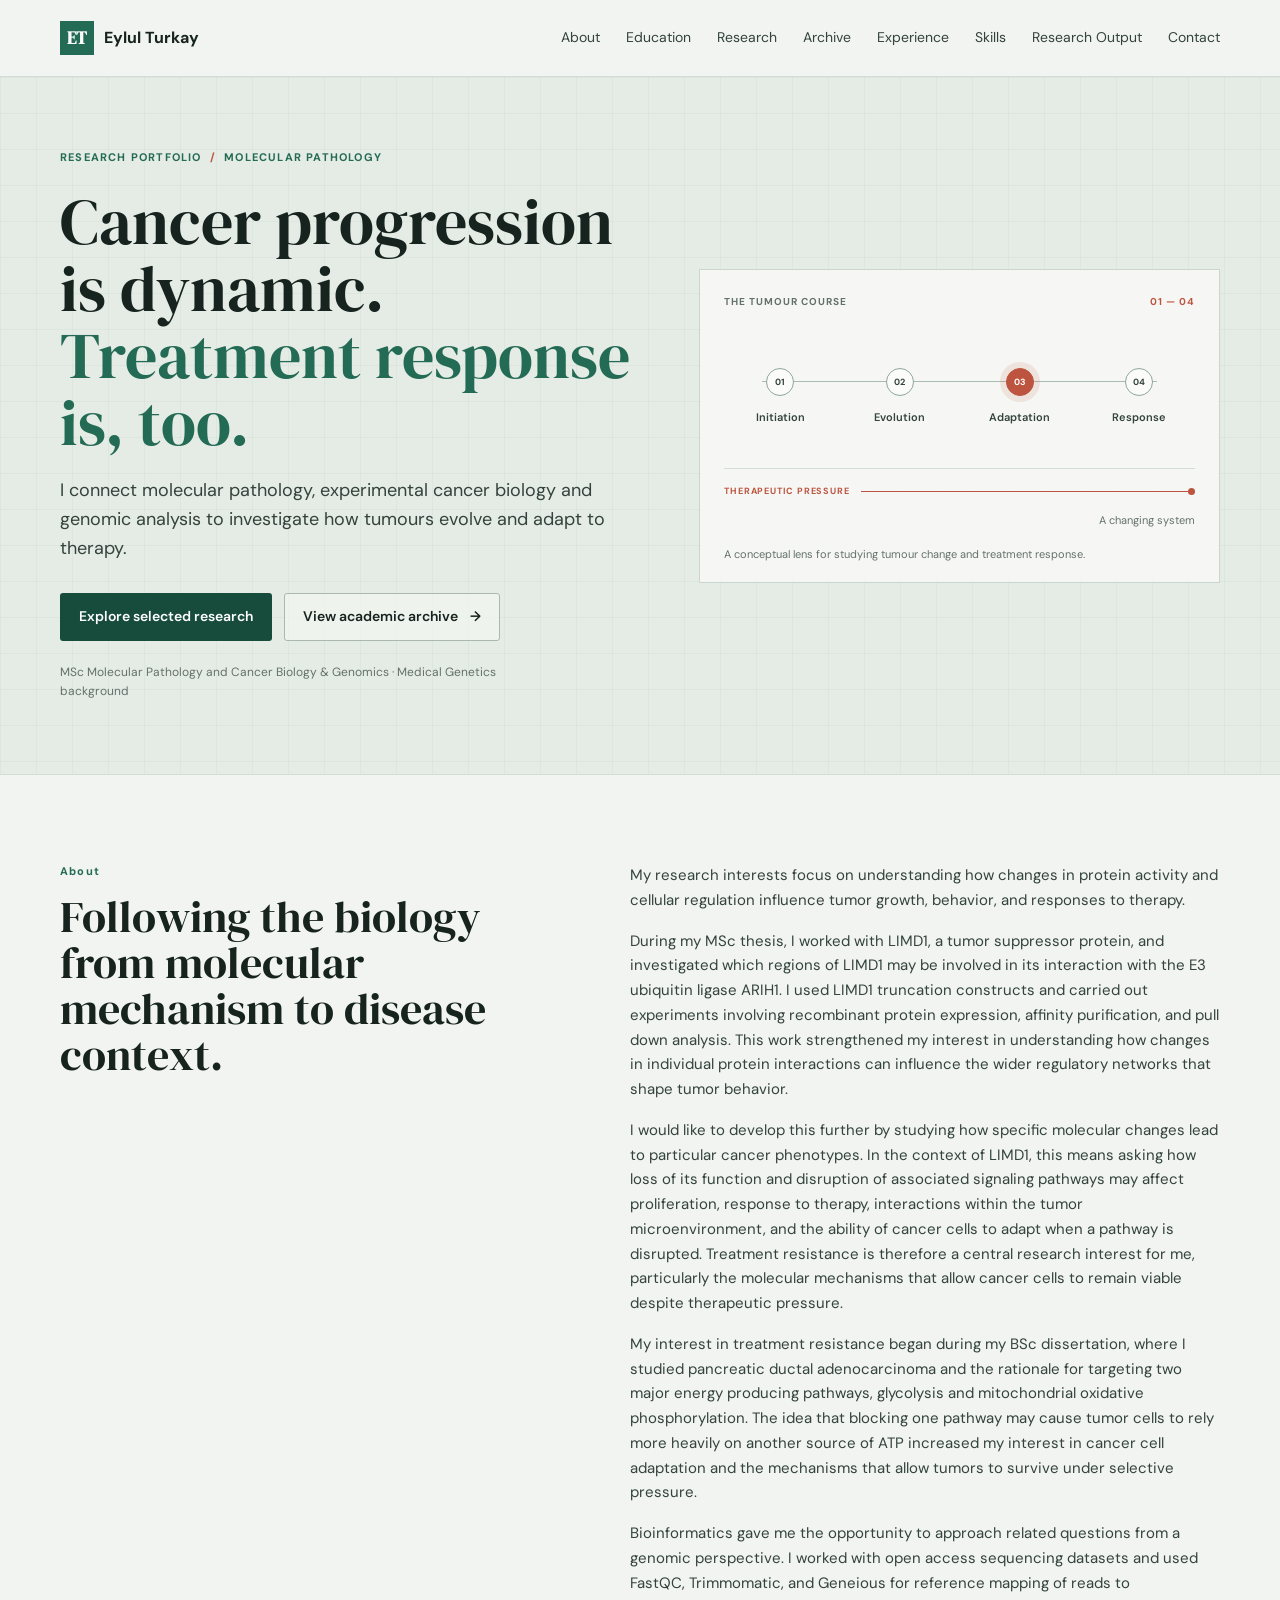
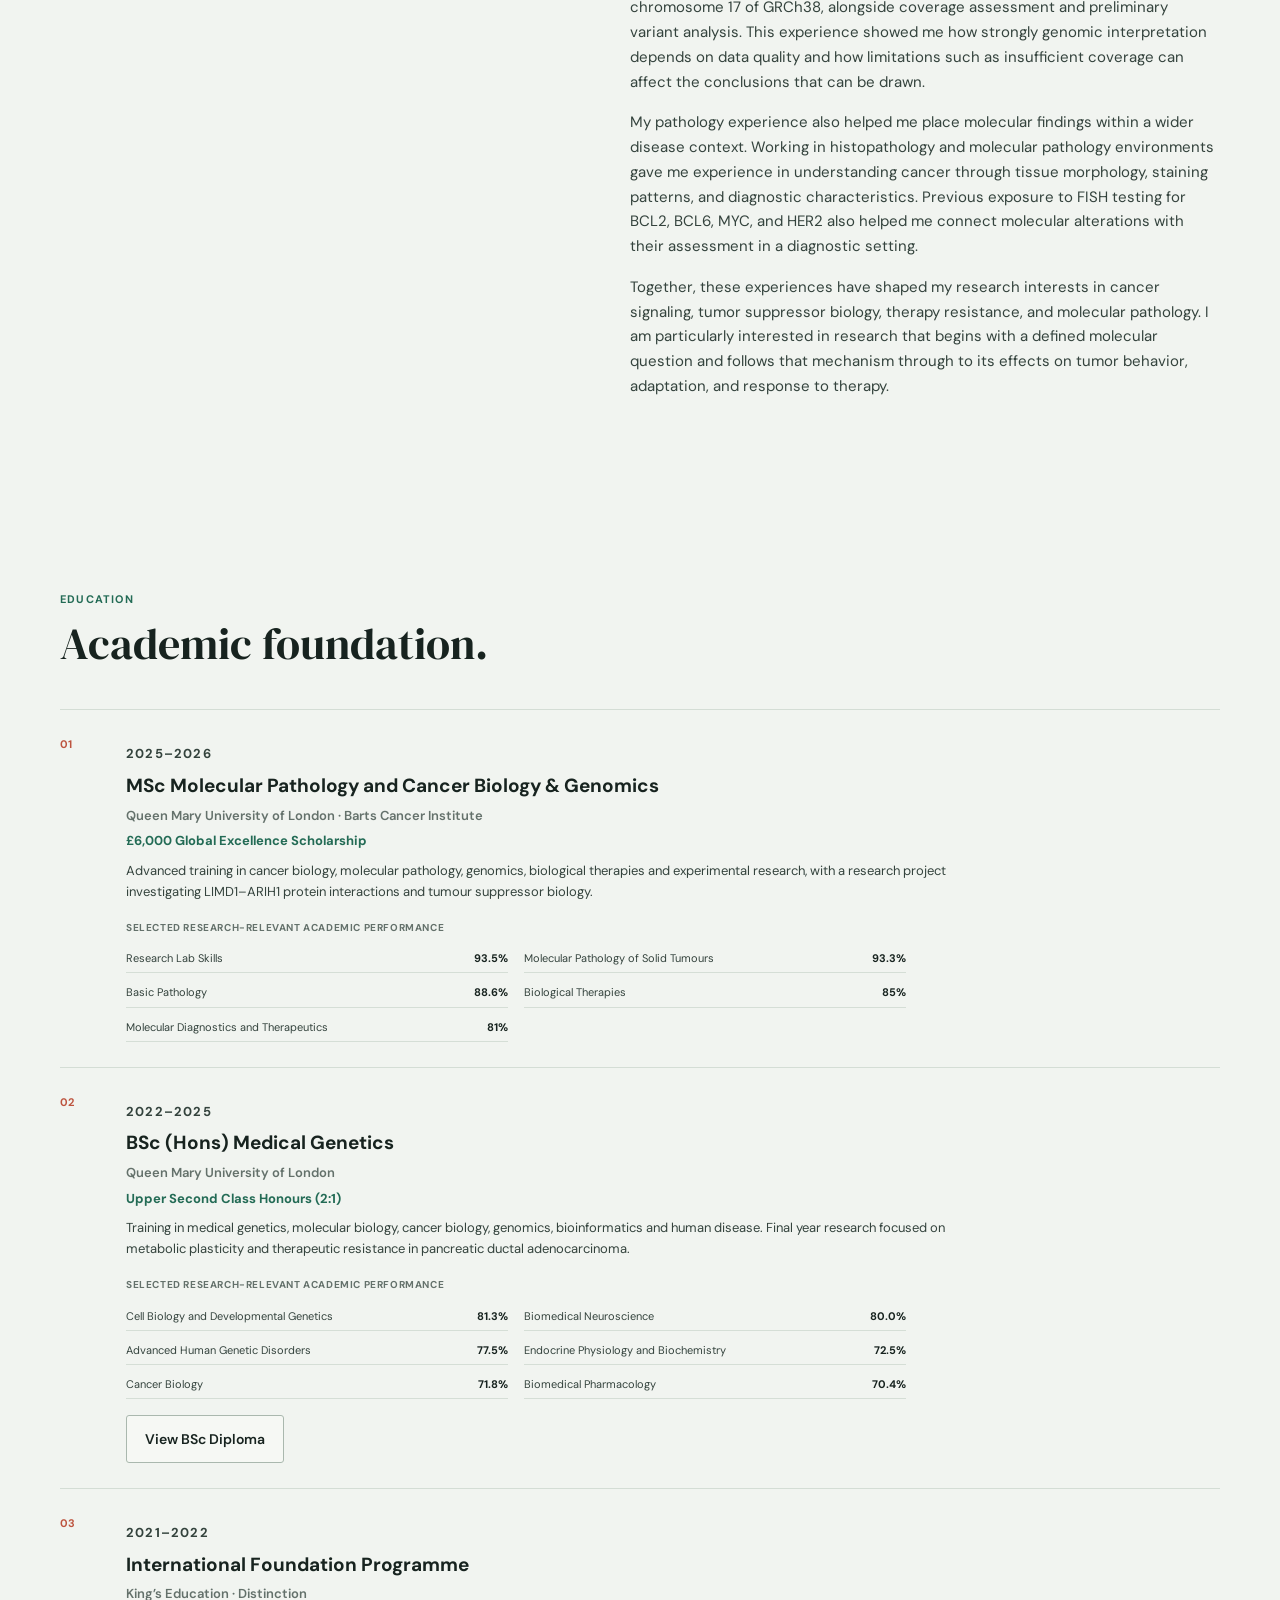
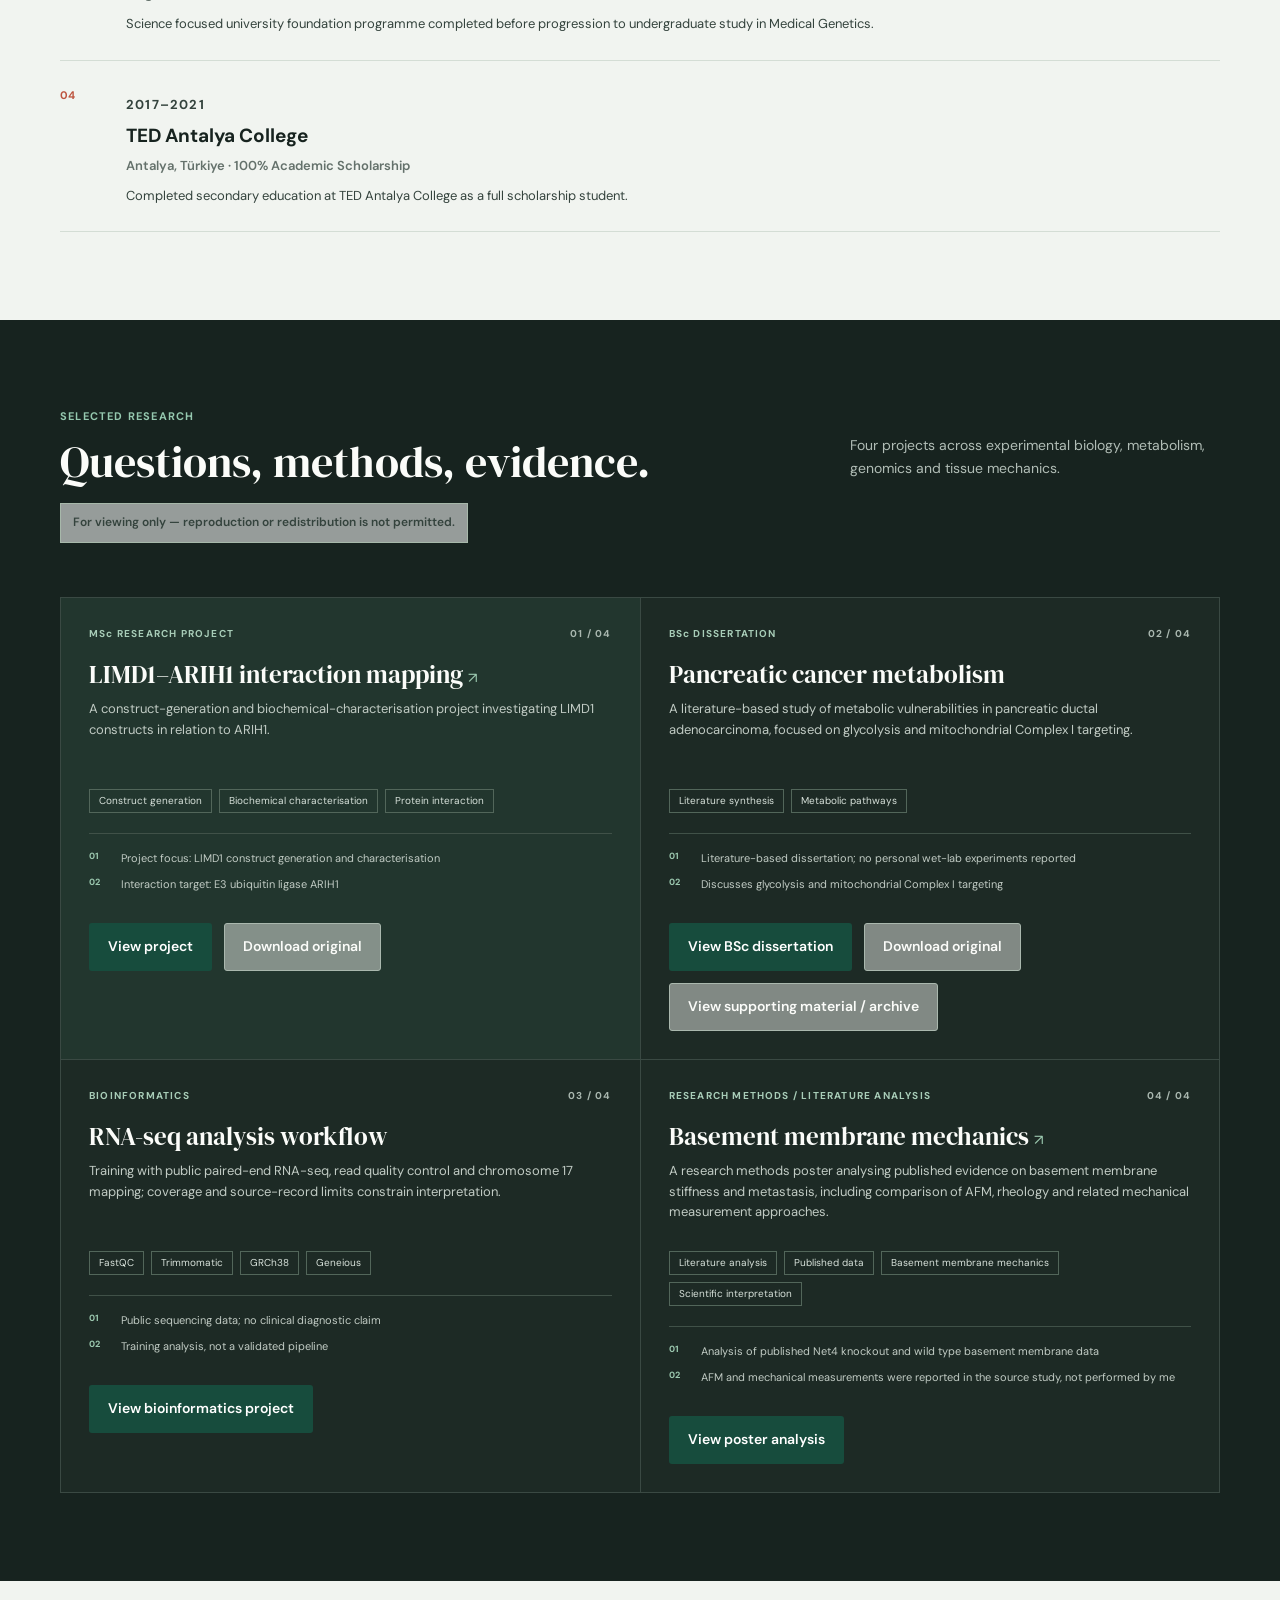
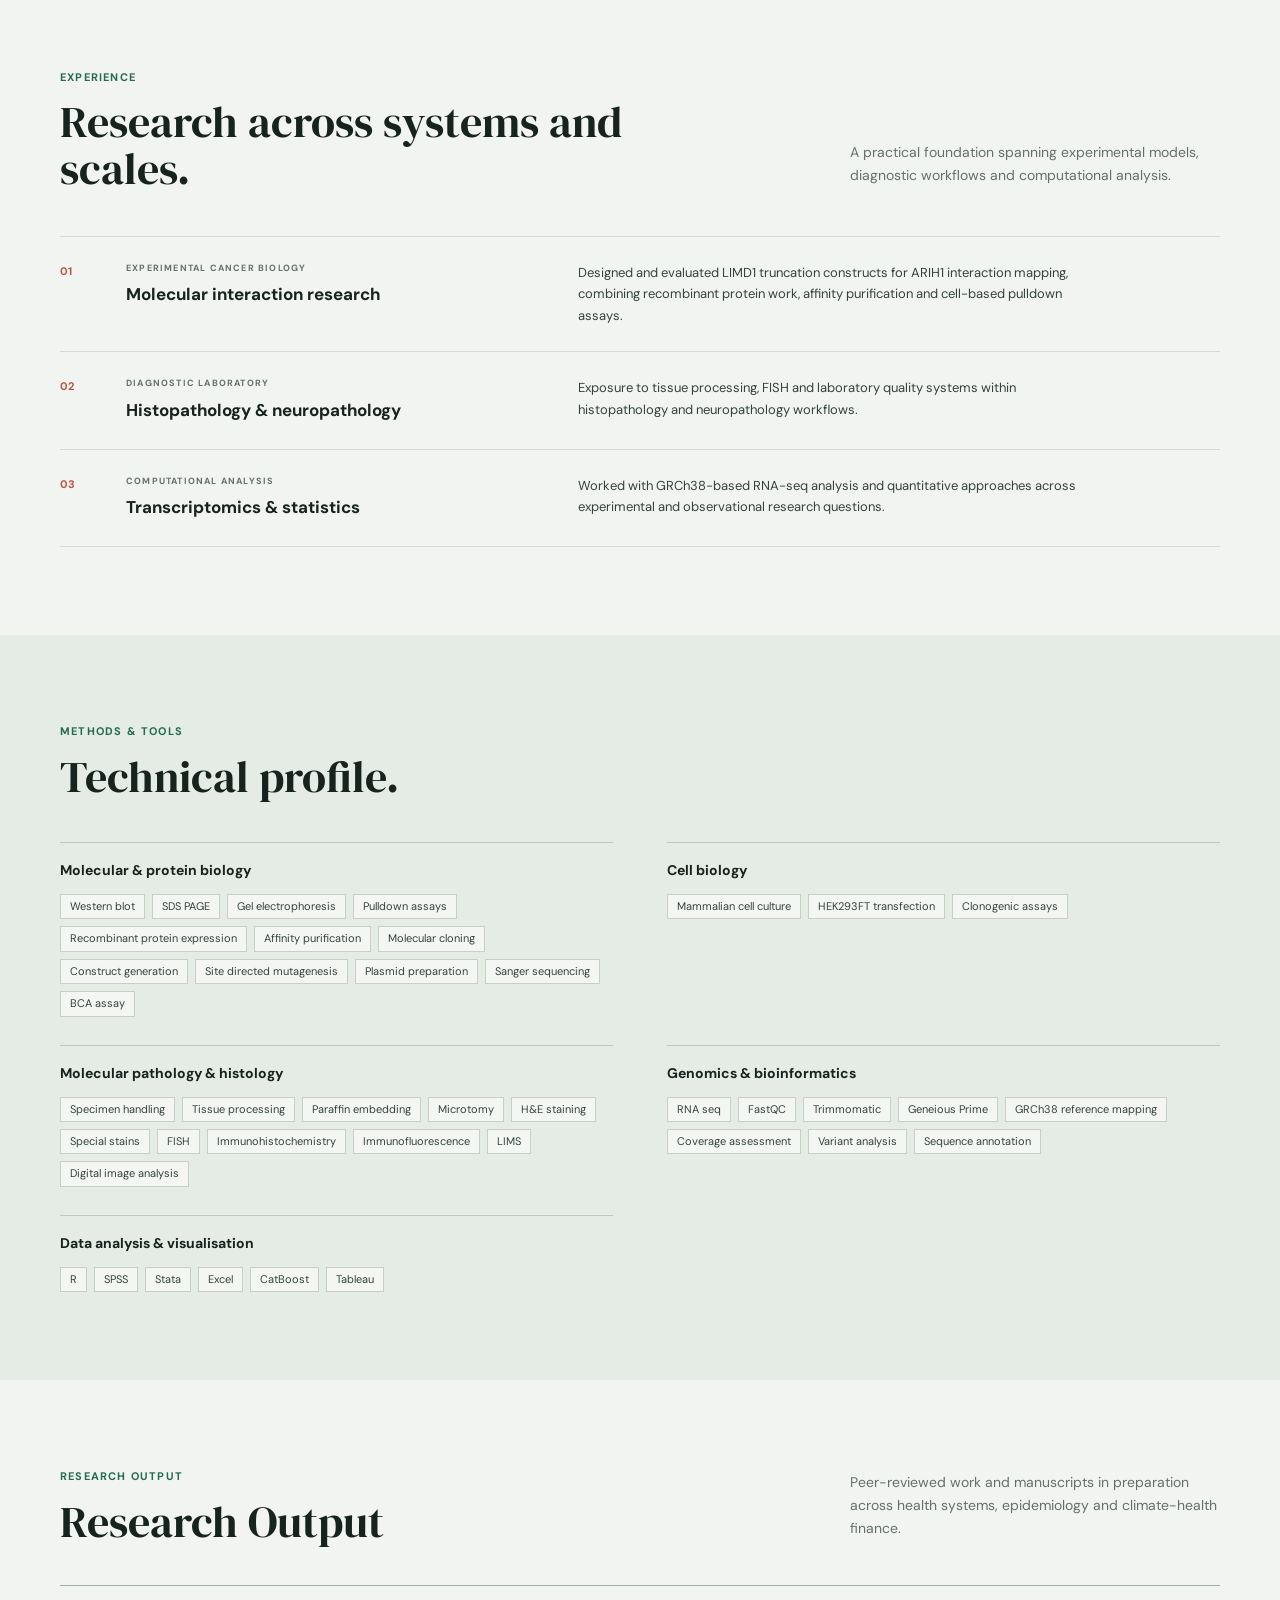
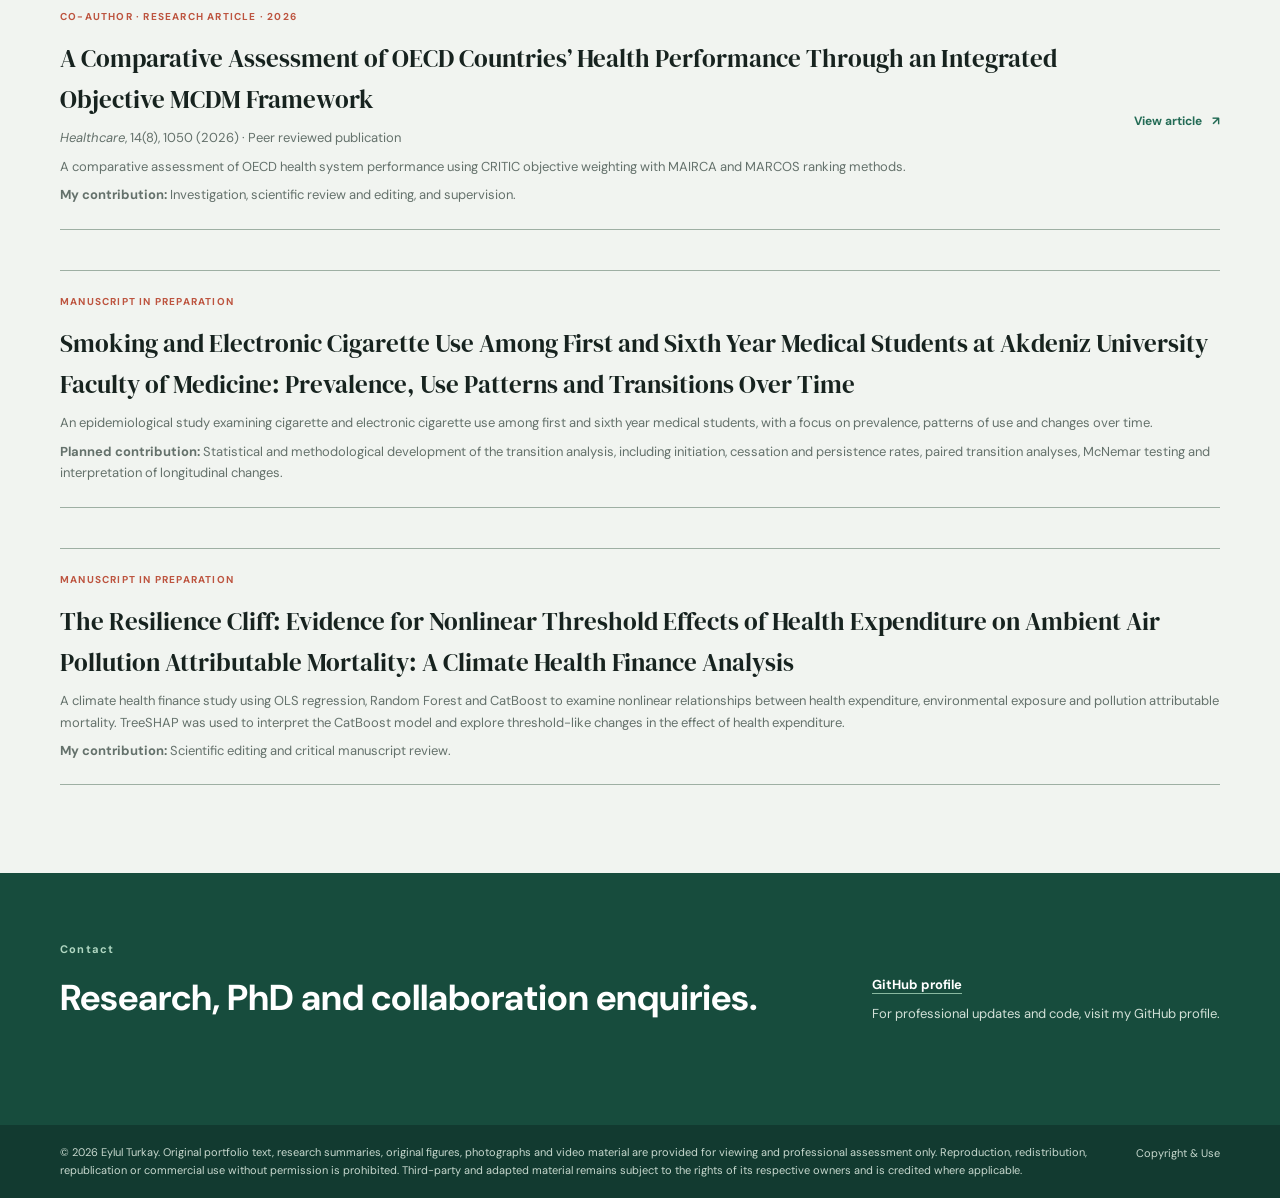
==== commit 26f2f0e8: "Add education credentials and standardise portfolio actions Co-authored-by: Copilot <223556219+Copil" ====
--- a/index.html
+++ b/index.html
@@ -33,6 +33,7 @@
 
 			<nav class="nav" id="mainNav" aria-label="Main navigation">
 				<a href="#about">About</a>
+				<a href="#education">Education</a>
 				<a href="#research">Research</a>
 				<a href="archive.html">Archive</a>
 				<a href="#experience">Experience</a>
@@ -127,6 +128,78 @@
 					<p>
 						Together, these experiences have shaped my research interests in cancer signaling, tumor suppressor biology, therapy resistance, and molecular pathology. I am particularly interested in research that begins with a defined molecular question and follows that mechanism through to its effects on tumor behavior, adaptation, and response to therapy.
 					</p>
+				</div>
+			</div>
+		</section>
+
+		<section id="education" class="section education-section">
+			<div class="container">
+				<div class="section-heading">
+					<div><p class="section-label">EDUCATION</p><h2>Academic foundation.</h2></div>
+				</div>
+				<div class="education-list">
+					<article class="education-entry">
+						<p class="experience-index">01</p>
+						<div class="education-main">
+							<p class="experience-kicker">2025–2026</p>
+							<h3>MSc Molecular Pathology and Cancer Biology &amp; Genomics</h3>
+							<p class="education-institution">Queen Mary University of London · Barts Cancer Institute</p>
+							<p class="education-award">£6,000 Global Excellence Scholarship</p>
+							<p>Advanced training in cancer biology, molecular pathology, genomics, biological therapies and experimental research, with a research project investigating LIMD1–ARIH1 protein interactions and tumour suppressor biology.</p>
+							<div class="education-results" aria-label="Selected research-relevant academic performance">
+								<h4>Selected research-relevant academic performance</h4>
+								<ul>
+									<li><span>Research Lab Skills</span><strong>93.5%</strong></li>
+									<li><span>Molecular Pathology of Solid Tumours</span><strong>93.3%</strong></li>
+									<li><span>Basic Pathology</span><strong>88.6%</strong></li>
+									<li><span>Biological Therapies</span><strong>85%</strong></li>
+									<li><span>Molecular Diagnostics and Therapeutics</span><strong>81%</strong></li>
+								</ul>
+							</div>
+						</div>
+					</article>
+					<article class="education-entry">
+						<p class="experience-index">02</p>
+						<div class="education-main">
+							<p class="experience-kicker">2022–2025</p>
+							<h3>BSc (Hons) Medical Genetics</h3>
+							<p class="education-institution">Queen Mary University of London</p>
+							<p class="education-award">Upper Second Class Honours (2:1)</p>
+							<p>Training in medical genetics, molecular biology, cancer biology, genomics, bioinformatics and human disease. Final year research focused on metabolic plasticity and therapeutic resistance in pancreatic ductal adenocarcinoma.</p>
+							<div class="education-results" aria-label="Selected research-relevant academic performance">
+								<h4>Selected research-relevant academic performance</h4>
+								<ul>
+									<li><span>Cell Biology and Developmental Genetics</span><strong>81.3%</strong></li>
+									<li><span>Biomedical Neuroscience</span><strong>80.0%</strong></li>
+									<li><span>Advanced Human Genetic Disorders</span><strong>77.5%</strong></li>
+									<li><span>Endocrine Physiology and Biochemistry</span><strong>72.5%</strong></li>
+									<li><span>Cancer Biology</span><strong>71.8%</strong></li>
+									<li><span>Biomedical Pharmacology</span><strong>70.4%</strong></li>
+								</ul>
+							</div>
+							<div class="hero-actions education-actions">
+								<a class="button button-outline" href="files/eylul-turkay-bsc-diploma.pdf" target="_blank" rel="noopener noreferrer">View BSc Diploma</a>
+							</div>
+						</div>
+					</article>
+					<article class="education-entry">
+						<p class="experience-index">03</p>
+						<div class="education-main">
+							<p class="experience-kicker">2021–2022</p>
+							<h3>International Foundation Programme</h3>
+							<p class="education-institution">King’s Education · Distinction</p>
+							<p>Science focused university foundation programme completed before progression to undergraduate study in Medical Genetics.</p>
+						</div>
+					</article>
+					<article class="education-entry">
+						<p class="experience-index">04</p>
+						<div class="education-main">
+							<p class="experience-kicker">2017–2021</p>
+							<h3>TED Antalya College</h3>
+							<p class="education-institution">Antalya, Türkiye · 100% Academic Scholarship</p>
+							<p>Completed secondary education at TED Antalya College as a full scholarship student.</p>
+						</div>
+					</article>
 				</div>
 			</div>
 		</section>
@@ -155,7 +228,7 @@
 							<p><span>02</span>Interaction target: E3 ubiquitin ligase ARIH1</p>
 						</div>
 						<div class="hero-actions">
-							<a class="text-link" href="projects/limd1-arih1.html">View project <span aria-hidden="true">→</span></a>
+							<a class="button button-primary" href="projects/limd1-arih1.html">View project</a>
 							<a class="button button-outline" href="files/dissertations/Msc%20dissertation.pdf" download>Download original</a>
 						</div>
 					</article>
@@ -189,7 +262,9 @@
 							<p><span>01</span>Public sequencing data; no clinical diagnostic claim</p>
 							<p><span>02</span>Training analysis, not a validated pipeline</p>
 						</div>
-						<a class="text-link" href="projects/variant-calling-internship.html">View bioinformatics project <span aria-hidden="true">→</span></a>
+						<div class="hero-actions">
+							<a class="button button-primary" href="projects/variant-calling-internship.html">View bioinformatics project</a>
+						</div>
 					</article>
 
 					<article class="project-card">
@@ -203,6 +278,9 @@
 							<p><span>01</span>Analysis of published Net4 knockout and wild type basement membrane data</p>
 							<p><span>02</span>AFM and mechanical measurements were reported in the source study, not performed by me</p>
 						</div>
+						<div class="hero-actions">
+							<a class="button button-primary" href="projects/posters.html#afm-net4">View poster analysis</a>
+						</div>
 					</article>
 				</div>
 			</div>
--- a/styles.css
+++ b/styles.css
@@ -71,7 +71,7 @@
 .hero h1 em { color: var(--green); font-style: normal; }
 .hero-text { max-width: 560px; margin: 0; color: var(--ink-soft); font-size: 18px; line-height: 1.6; }
 .hero-actions { display: flex; flex-wrap: wrap; gap: 12px; margin-top: 30px; }
-.button { min-height: 48px; display: inline-flex; align-items: center; justify-content: center; gap: 12px; padding: 0 18px; border: 1px solid transparent; border-radius: 3px; font-size: 14px; font-weight: 600; transition: background 160ms ease, color 160ms ease, border-color 160ms ease; }
+.button { min-height: 48px; display: inline-flex; align-items: center; justify-content: center; gap: 12px; padding: 0 18px; border: 1px solid transparent; border-radius: 3px; font-size: 14px; font-weight: 600; line-height: 1.2; transition: background 160ms ease, color 160ms ease, border-color 160ms ease; }
 .button-primary { background: var(--green-dark); color: white; }
 .button-primary:hover { background: var(--green); }
 .button-outline { border-color: #aab8ae; background: rgba(251, 252, 249, 0.45); }
@@ -130,6 +130,18 @@
 .experience-kicker { color: var(--muted); font-size: 9px; }
 .experience-item h3 { margin: 5px 0 0; font-size: 17px; }
 .experience-item > p:last-child { max-width: 520px; margin: 0; color: var(--ink-soft); font-size: 13px; }
+.education-list { margin-top: 42px; border-top: 1px solid var(--line); }
+.education-entry { display: grid; grid-template-columns: 42px minmax(0, 1fr); gap: 24px; align-items: start; padding: 25px 0; border-bottom: 1px solid var(--line); }
+.education-entry h3 { margin: 5px 0 0; font-size: 19px; }
+.education-main > p { max-width: 820px; margin: 9px 0 0; color: var(--ink-soft); font-size: 13px; line-height: 1.6; }
+.education-main > .education-institution { margin-top: 4px; color: var(--muted); font-weight: 600; }
+.education-main > .education-award { margin-top: 5px; color: var(--green); font-weight: 700; }
+.education-results { max-width: 780px; margin-top: 17px; }
+.education-results h4 { margin: 0 0 8px; color: var(--muted); font-size: 10px; font-weight: 700; letter-spacing: 0.6px; text-transform: uppercase; }
+.education-results ul { display: grid; grid-template-columns: repeat(2, minmax(0, 1fr)); gap: 5px 16px; margin: 0; padding: 0; list-style: none; }
+.education-results li { display: flex; justify-content: space-between; gap: 12px; padding: 5px 0; border-bottom: 1px solid #d5ded6; color: var(--ink-soft); font-size: 11px; }
+.education-results li strong { flex-shrink: 0; color: var(--ink); }
+.education-actions { margin-top: 16px; }
 
 .skills-section { background: var(--paper-deep); }
 .skills-grid { display: grid; grid-template-columns: repeat(2, minmax(0, 1fr)); gap: 28px 54px; margin-top: 42px; }
@@ -230,6 +242,8 @@
 	.project-summary { min-height: 0; }
 	.experience-item { grid-template-columns: 28px 1fr; gap: 7px 14px; }
 	.experience-item > p:last-child { grid-column: 2; }
+	.education-entry { grid-template-columns: 28px minmax(0, 1fr); gap: 7px 14px; }
+	.education-results ul { grid-template-columns: 1fr; }
 	.skills-grid { grid-template-columns: 1fr; gap: 25px; margin-top: 30px; }
 	.publication-detail { align-items: flex-start; flex-direction: column; gap: 12px; }
 	.training-progression { grid-template-columns: 1fr; gap: 14px; padding: 18px; }
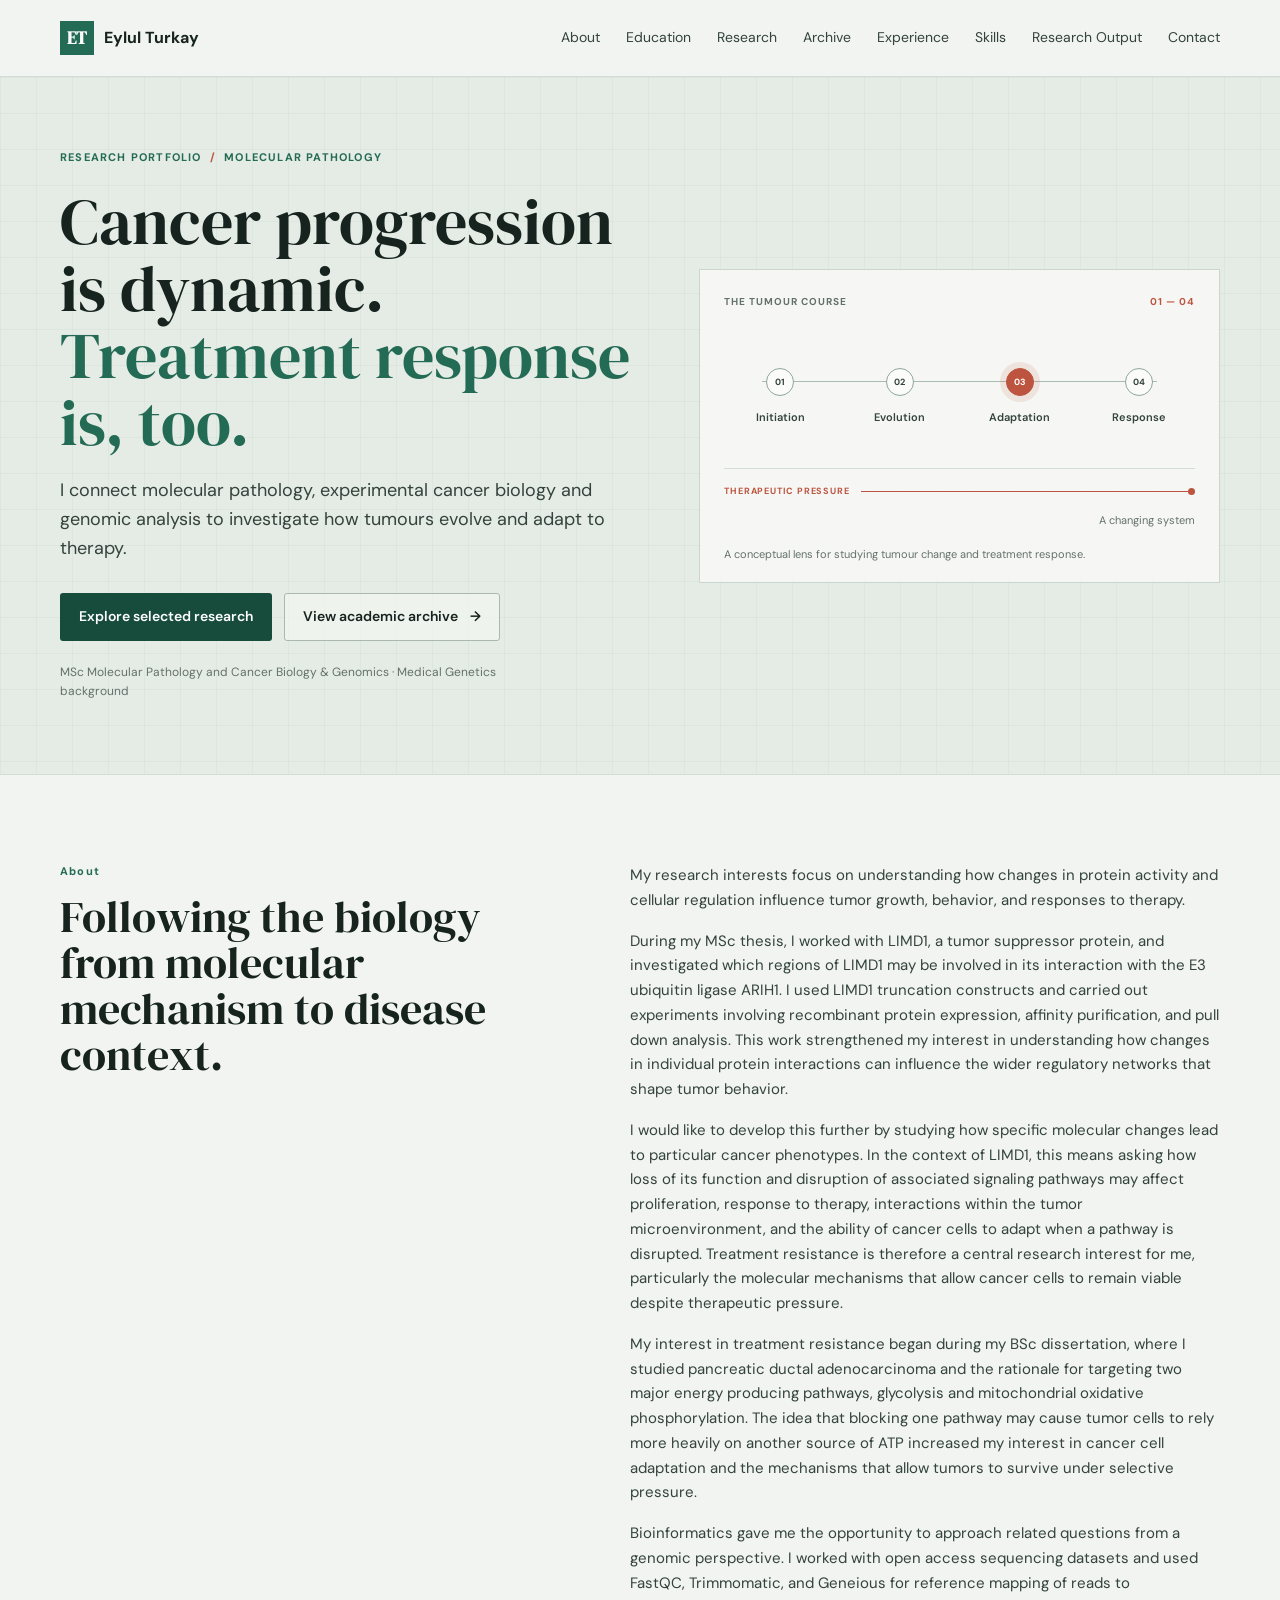
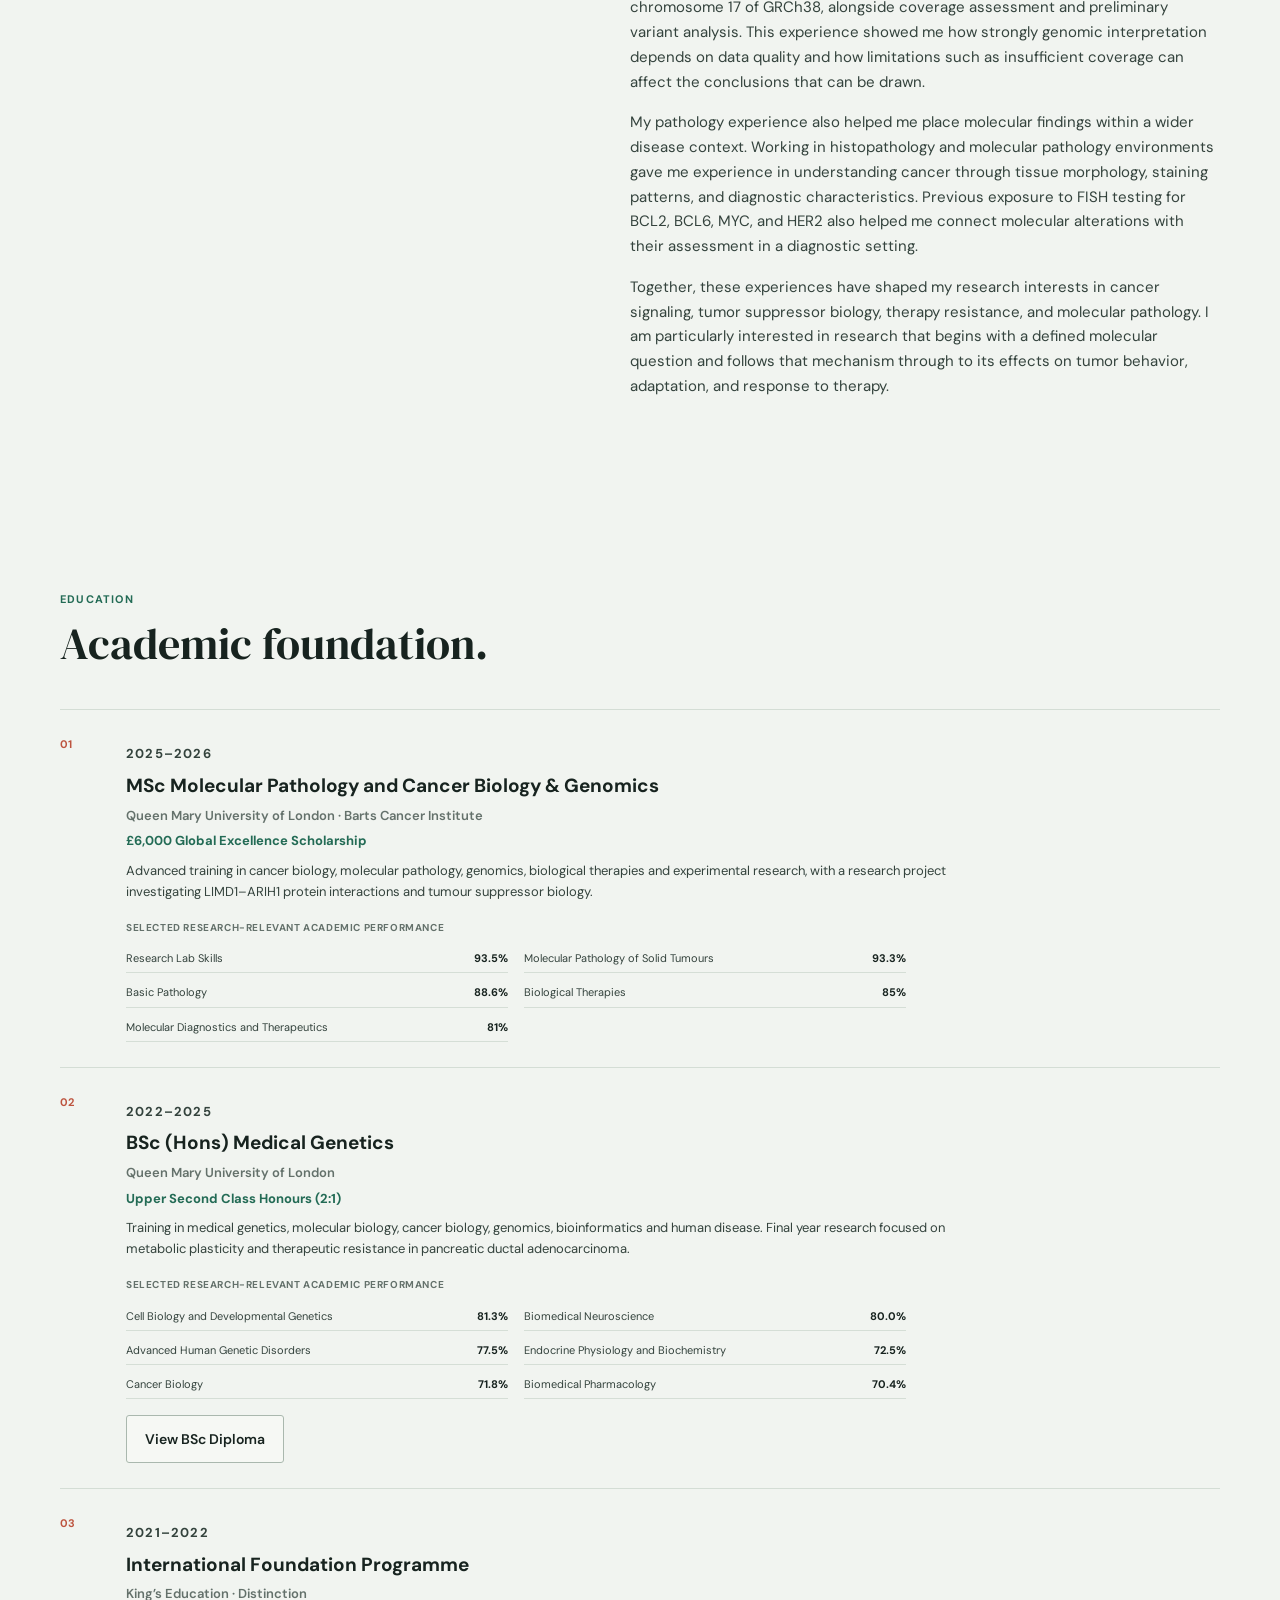
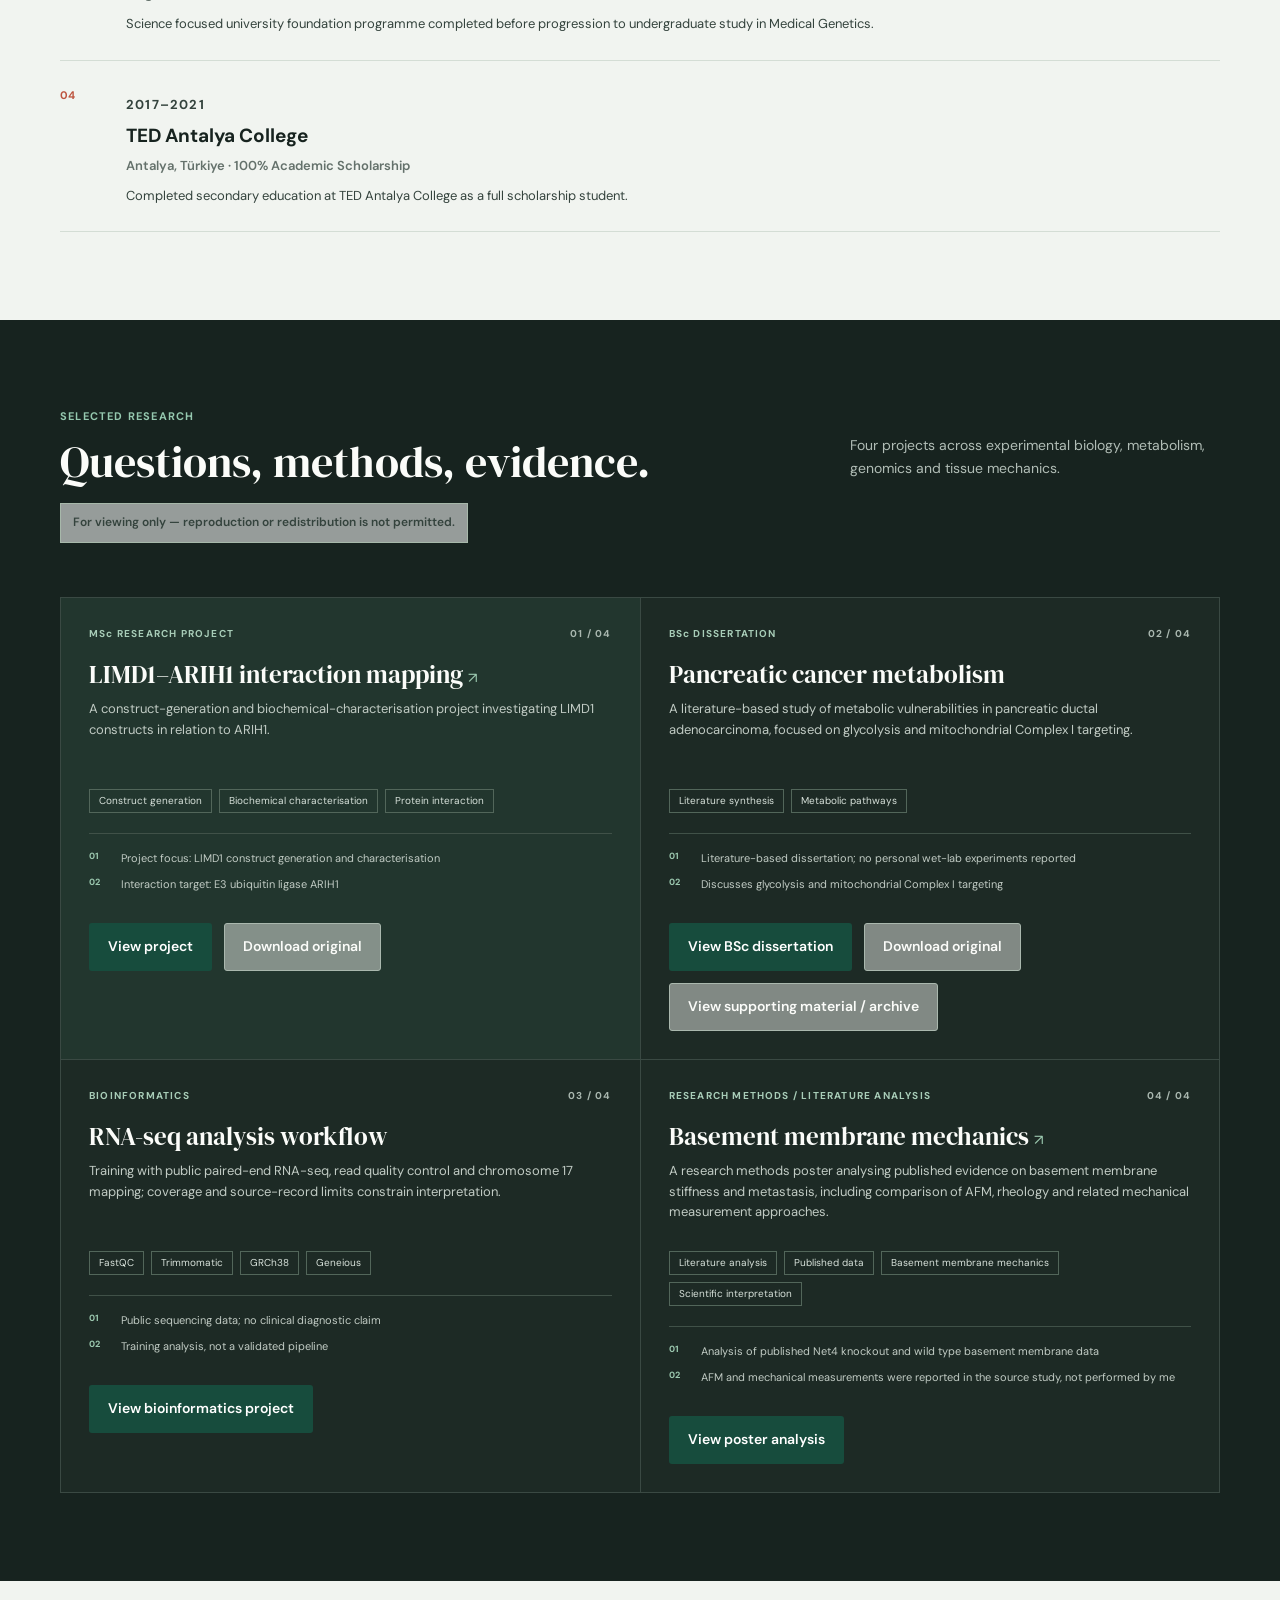
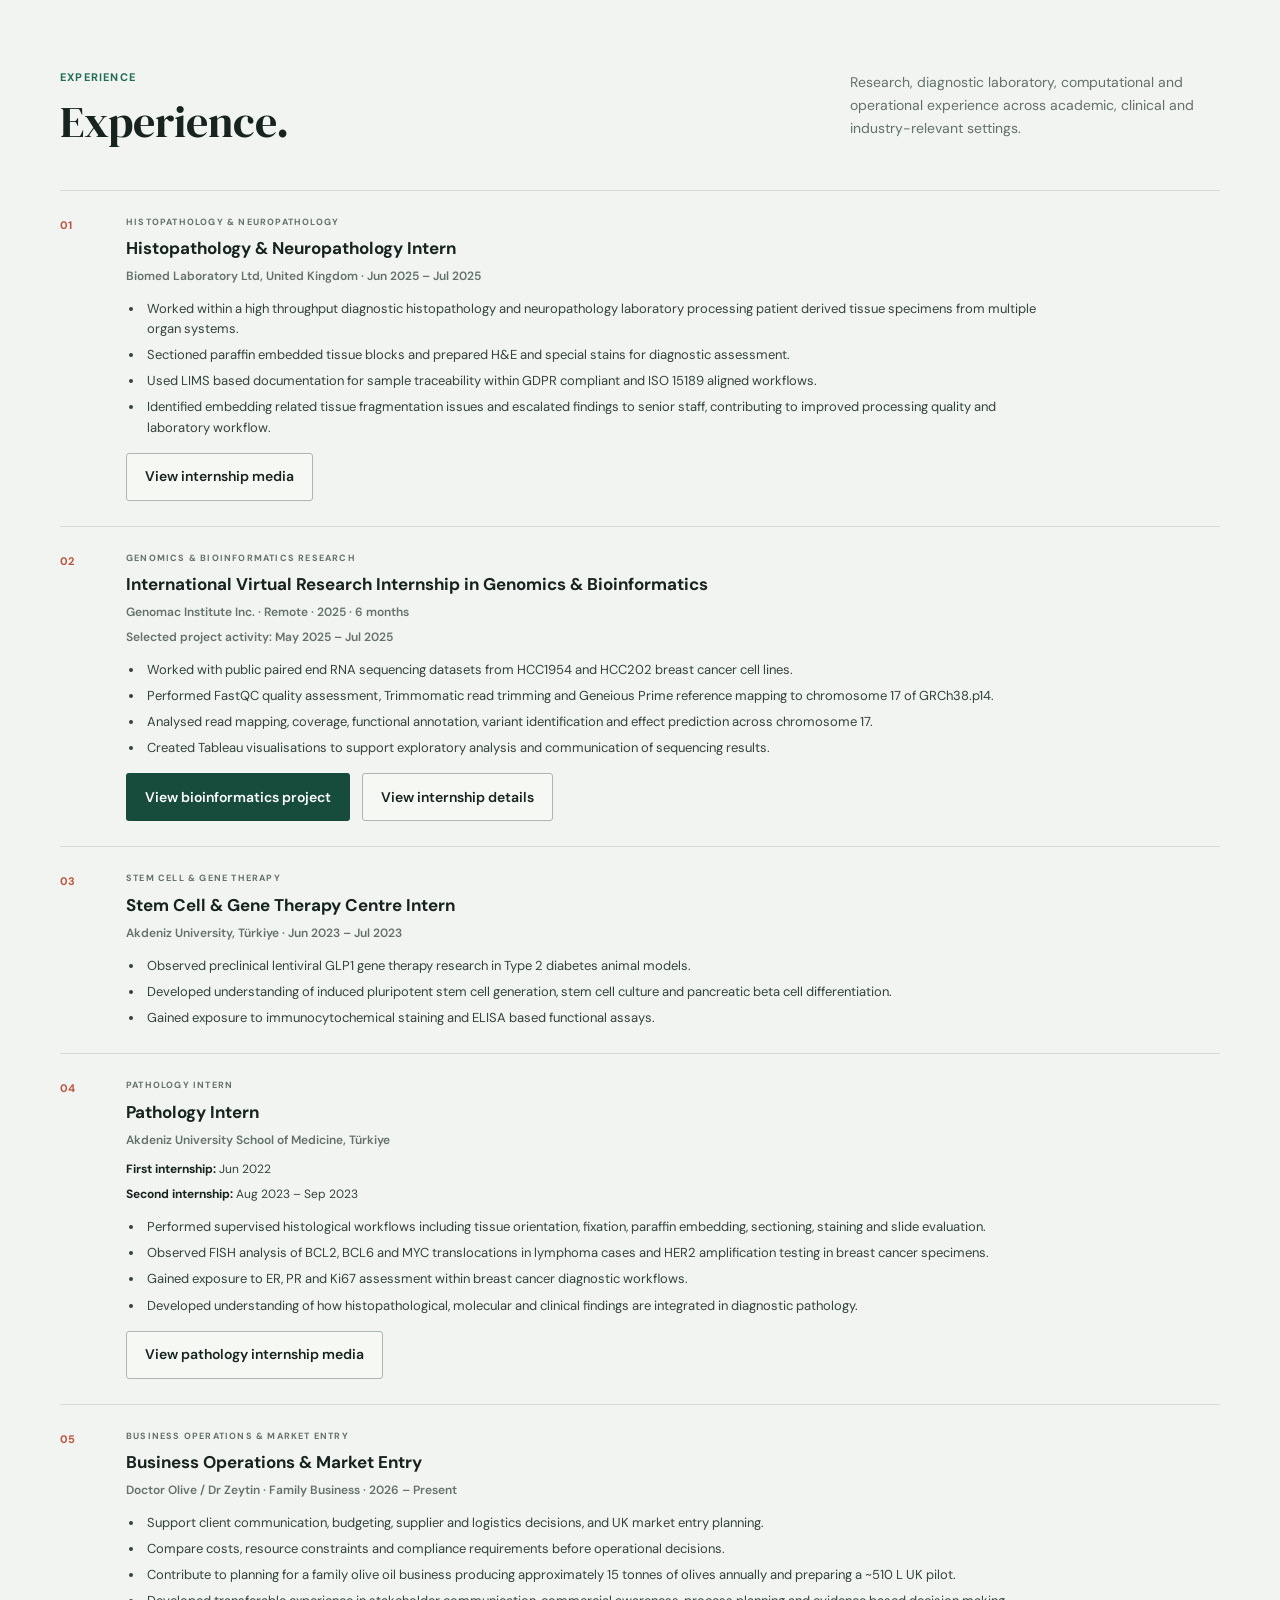
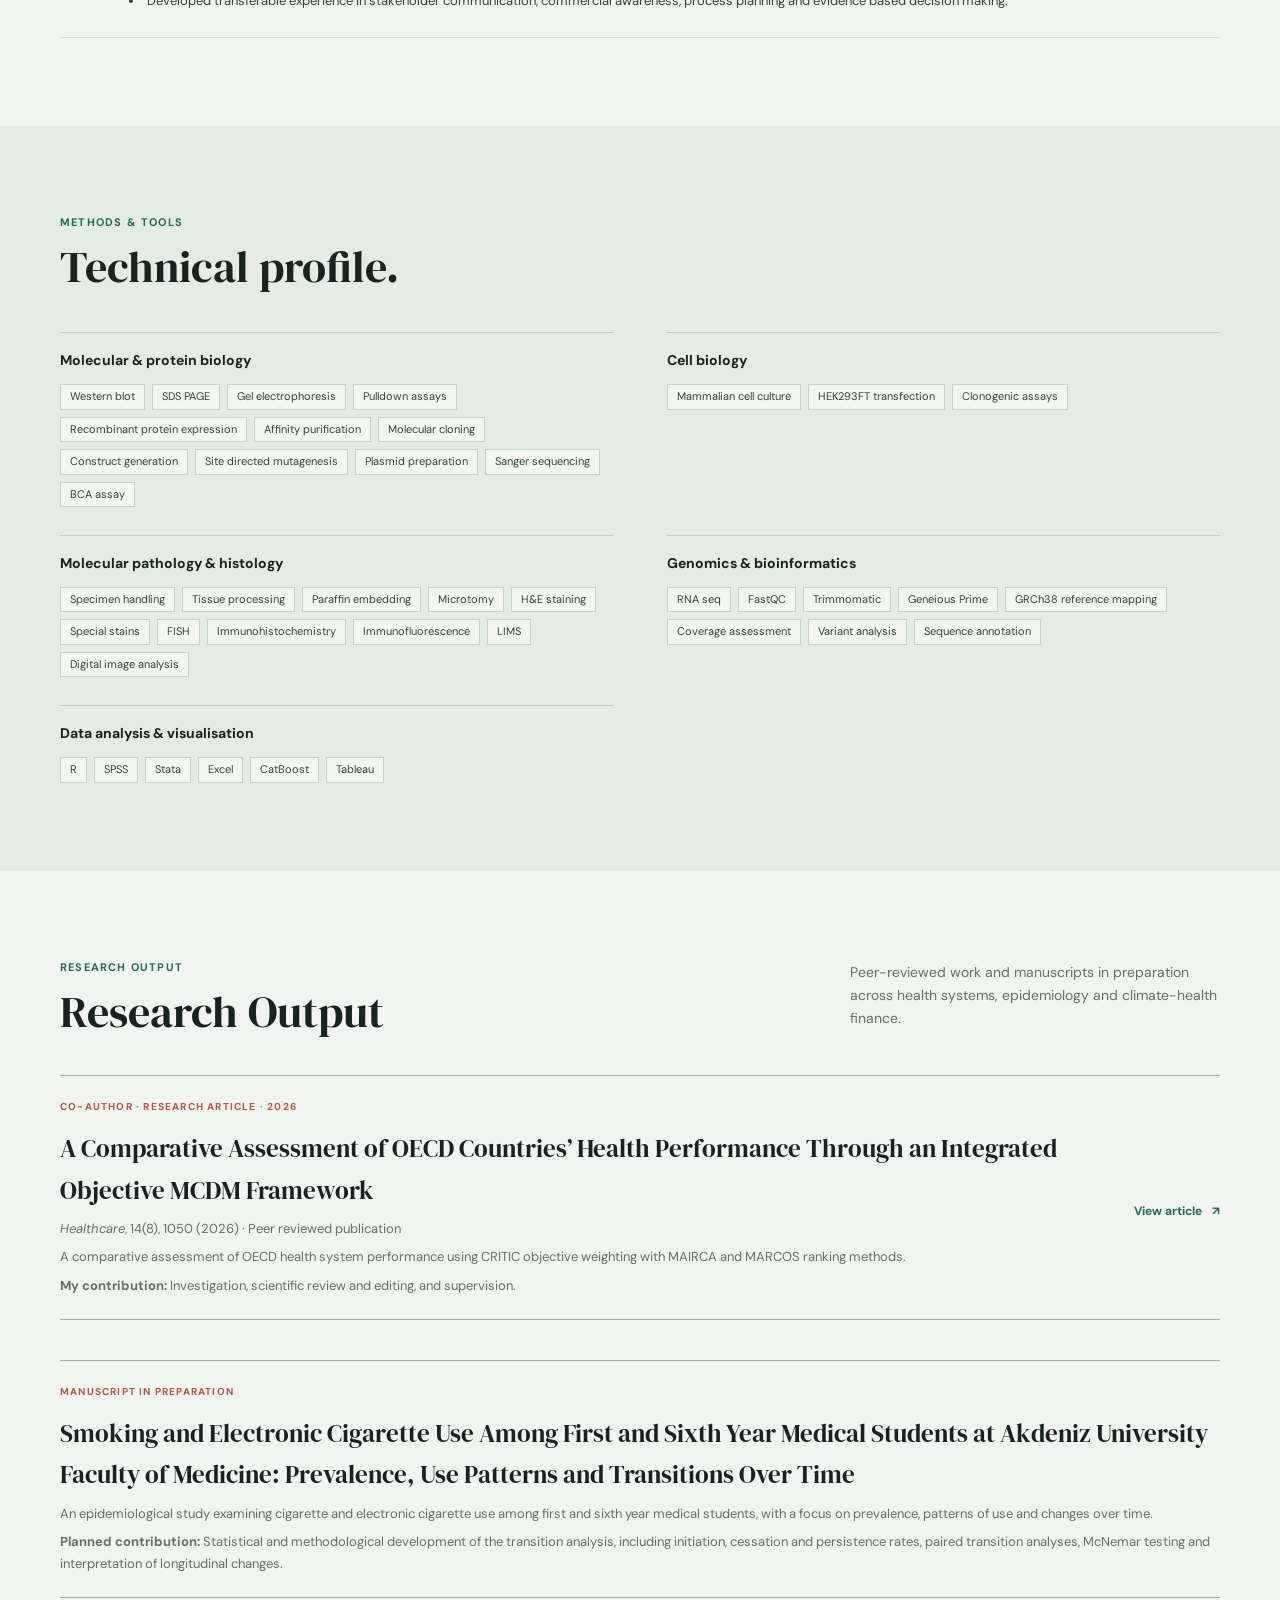
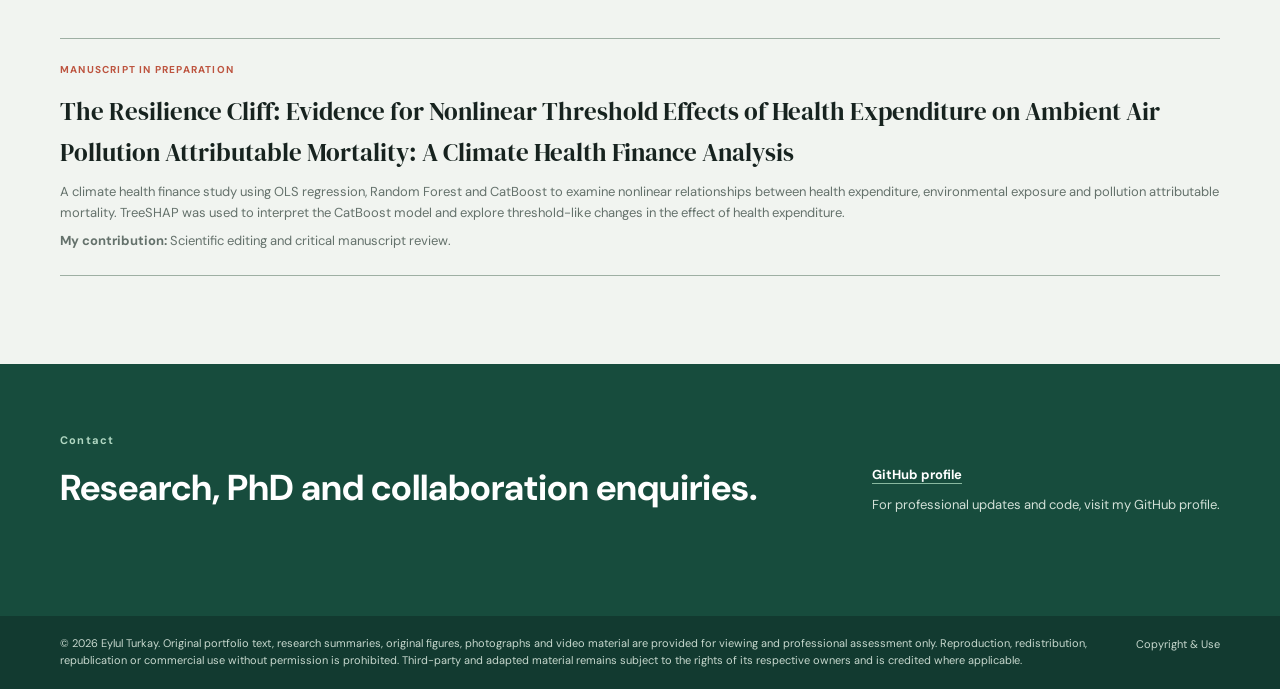
==== commit 7a8c8b21: "Restructure internship experience and add direct evidence links Co-authored-by: Copilot <223556219+C" ====
--- a/index.html
+++ b/index.html
@@ -291,25 +291,94 @@
 				<div class="section-heading">
 					<div>
 						<p class="section-label">EXPERIENCE</p>
-						<h2>Research across systems and scales.</h2>
-					</div>
-					<p class="section-intro">A practical foundation spanning experimental models, diagnostic workflows and computational analysis.</p>
+						<h2>Experience.</h2>
+					</div>
+					<p class="section-intro">Research, diagnostic laboratory, computational and operational experience across academic, clinical and industry-relevant settings.</p>
 				</div>
 				<div class="experience-list">
 					<article class="experience-item">
 						<p class="experience-index">01</p>
-						<div><p class="experience-kicker">EXPERIMENTAL CANCER BIOLOGY</p><h3>Molecular interaction research</h3></div>
-						<p>Designed and evaluated LIMD1 truncation constructs for ARIH1 interaction mapping, combining recombinant protein work, affinity purification and cell-based pulldown assays.</p>
+						<div class="experience-content">
+							<p class="experience-kicker">HISTOPATHOLOGY &amp; NEUROPATHOLOGY</p>
+							<h3>Histopathology &amp; Neuropathology Intern</h3>
+							<p class="experience-meta">Biomed Laboratory Ltd, United Kingdom · Jun 2025 – Jul 2025</p>
+							<ul class="experience-details">
+								<li>Worked within a high throughput diagnostic histopathology and neuropathology laboratory processing patient derived tissue specimens from multiple organ systems.</li>
+								<li>Sectioned paraffin embedded tissue blocks and prepared H&amp;E and special stains for diagnostic assessment.</li>
+								<li>Used LIMS based documentation for sample traceability within GDPR compliant and ISO 15189 aligned workflows.</li>
+								<li>Identified embedding related tissue fragmentation issues and escalated findings to senior staff, contributing to improved processing quality and laboratory workflow.</li>
+							</ul>
+							<div class="hero-actions experience-actions">
+								<a class="button button-outline" href="archive.html#biomed-laboratory">View internship media</a>
+							</div>
+						</div>
 					</article>
 					<article class="experience-item">
 						<p class="experience-index">02</p>
-						<div><p class="experience-kicker">DIAGNOSTIC LABORATORY</p><h3>Histopathology &amp; neuropathology</h3></div>
-						<p>Exposure to tissue processing, FISH and laboratory quality systems within histopathology and neuropathology workflows.</p>
+						<div class="experience-content">
+							<p class="experience-kicker">GENOMICS &amp; BIOINFORMATICS RESEARCH</p>
+							<h3>International Virtual Research Internship in Genomics &amp; Bioinformatics</h3>
+							<p class="experience-meta">Genomac Institute Inc. · Remote · 2025 · 6 months</p>
+							<p class="experience-meta">Selected project activity: May 2025 – Jul 2025</p>
+							<ul class="experience-details">
+								<li>Worked with public paired end RNA sequencing datasets from HCC1954 and HCC202 breast cancer cell lines.</li>
+								<li>Performed FastQC quality assessment, Trimmomatic read trimming and Geneious Prime reference mapping to chromosome 17 of GRCh38.p14.</li>
+								<li>Analysed read mapping, coverage, functional annotation, variant identification and effect prediction across chromosome 17.</li>
+								<li>Created Tableau visualisations to support exploratory analysis and communication of sequencing results.</li>
+							</ul>
+							<div class="hero-actions experience-actions">
+								<a class="button button-primary" href="projects/variant-calling-internship.html">View bioinformatics project</a>
+								<a class="button button-outline" href="archive.html#genomac-internship">View internship details</a>
+							</div>
+						</div>
 					</article>
 					<article class="experience-item">
 						<p class="experience-index">03</p>
-						<div><p class="experience-kicker">COMPUTATIONAL ANALYSIS</p><h3>Transcriptomics &amp; statistics</h3></div>
-						<p>Worked with GRCh38-based RNA-seq analysis and quantitative approaches across experimental and observational research questions.</p>
+						<div class="experience-content">
+							<p class="experience-kicker">STEM CELL &amp; GENE THERAPY</p>
+							<h3>Stem Cell &amp; Gene Therapy Centre Intern</h3>
+							<p class="experience-meta">Akdeniz University, Türkiye · Jun 2023 – Jul 2023</p>
+							<ul class="experience-details">
+								<li>Observed preclinical lentiviral GLP1 gene therapy research in Type 2 diabetes animal models.</li>
+								<li>Developed understanding of induced pluripotent stem cell generation, stem cell culture and pancreatic beta cell differentiation.</li>
+								<li>Gained exposure to immunocytochemical staining and ELISA based functional assays.</li>
+							</ul>
+						</div>
+					</article>
+					<article class="experience-item">
+						<p class="experience-index">04</p>
+						<div class="experience-content">
+							<p class="experience-kicker">PATHOLOGY INTERN</p>
+							<h3>Pathology Intern</h3>
+							<p class="experience-meta">Akdeniz University School of Medicine, Türkiye</p>
+							<div class="experience-dates">
+								<p><strong>First internship:</strong> Jun 2022</p>
+								<p><strong>Second internship:</strong> Aug 2023 – Sep 2023</p>
+							</div>
+							<ul class="experience-details">
+								<li>Performed supervised histological workflows including tissue orientation, fixation, paraffin embedding, sectioning, staining and slide evaluation.</li>
+								<li>Observed FISH analysis of BCL2, BCL6 and MYC translocations in lymphoma cases and HER2 amplification testing in breast cancer specimens.</li>
+								<li>Gained exposure to ER, PR and Ki67 assessment within breast cancer diagnostic workflows.</li>
+								<li>Developed understanding of how histopathological, molecular and clinical findings are integrated in diagnostic pathology.</li>
+							</ul>
+							<div class="hero-actions experience-actions">
+								<a class="button button-outline" href="archive.html#akdeniz-pathology-internship">View pathology internship media</a>
+							</div>
+						</div>
+					</article>
+					<article class="experience-item">
+						<p class="experience-index">05</p>
+						<div class="experience-content">
+							<p class="experience-kicker">BUSINESS OPERATIONS &amp; MARKET ENTRY</p>
+							<h3>Business Operations &amp; Market Entry</h3>
+							<p class="experience-meta">Doctor Olive / Dr Zeytin · Family Business · 2026 – Present</p>
+							<ul class="experience-details">
+								<li>Support client communication, budgeting, supplier and logistics decisions, and UK market entry planning.</li>
+								<li>Compare costs, resource constraints and compliance requirements before operational decisions.</li>
+								<li>Contribute to planning for a family olive oil business producing approximately 15 tonnes of olives annually and preparing a ~510 L UK pilot.</li>
+								<li>Developed transferable experience in stakeholder communication, commercial awareness, process planning and evidence based decision making.</li>
+							</ul>
+						</div>
 					</article>
 				</div>
 			</div>
--- a/styles.css
+++ b/styles.css
@@ -125,11 +125,18 @@
 .text-link { display: inline-flex; align-items: center; gap: 10px; margin-top: 17px; color: #a8d6bd; font-size: 12px; font-weight: 700; }
 
 .experience-list { margin-top: 44px; border-top: 1px solid var(--line); }
-.experience-item { display: grid; grid-template-columns: 42px minmax(190px, 0.8fr) minmax(0, 1.2fr); gap: 24px; align-items: start; padding: 25px 0; border-bottom: 1px solid var(--line); }
+.experience-item { display: grid; grid-template-columns: 42px minmax(0, 1fr); gap: 24px; align-items: start; padding: 25px 0; border-bottom: 1px solid var(--line); }
 .experience-index { margin: 0; color: var(--coral); font-size: 11px; font-weight: 700; }
 .experience-kicker { color: var(--muted); font-size: 9px; }
 .experience-item h3 { margin: 5px 0 0; font-size: 17px; }
-.experience-item > p:last-child { max-width: 520px; margin: 0; color: var(--ink-soft); font-size: 13px; }
+.experience-meta { margin: 5px 0 0; color: var(--muted); font-size: 12px; font-weight: 600; }
+.experience-details { display: grid; gap: 6px; max-width: 920px; margin: 12px 0 0; padding-left: 18px; color: var(--ink-soft); font-size: 13px; line-height: 1.55; }
+.experience-details li { padding-left: 3px; }
+.experience-dates { display: grid; gap: 6px; margin-top: 9px; }
+.experience-dates p { margin: 0; color: var(--ink-soft); font-size: 12px; }
+.experience-dates strong { color: var(--ink); }
+.experience-actions { margin-top: 15px; }
+.experience-actions .button { width: fit-content; }
 .education-list { margin-top: 42px; border-top: 1px solid var(--line); }
 .education-entry { display: grid; grid-template-columns: 42px minmax(0, 1fr); gap: 24px; align-items: start; padding: 25px 0; border-bottom: 1px solid var(--line); }
 .education-entry h3 { margin: 5px 0 0; font-size: 19px; }
@@ -241,7 +248,6 @@
 	.project-card { padding: 23px 20px; }
 	.project-summary { min-height: 0; }
 	.experience-item { grid-template-columns: 28px 1fr; gap: 7px 14px; }
-	.experience-item > p:last-child { grid-column: 2; }
 	.education-entry { grid-template-columns: 28px minmax(0, 1fr); gap: 7px 14px; }
 	.education-results ul { grid-template-columns: 1fr; }
 	.skills-grid { grid-template-columns: 1fr; gap: 25px; margin-top: 30px; }
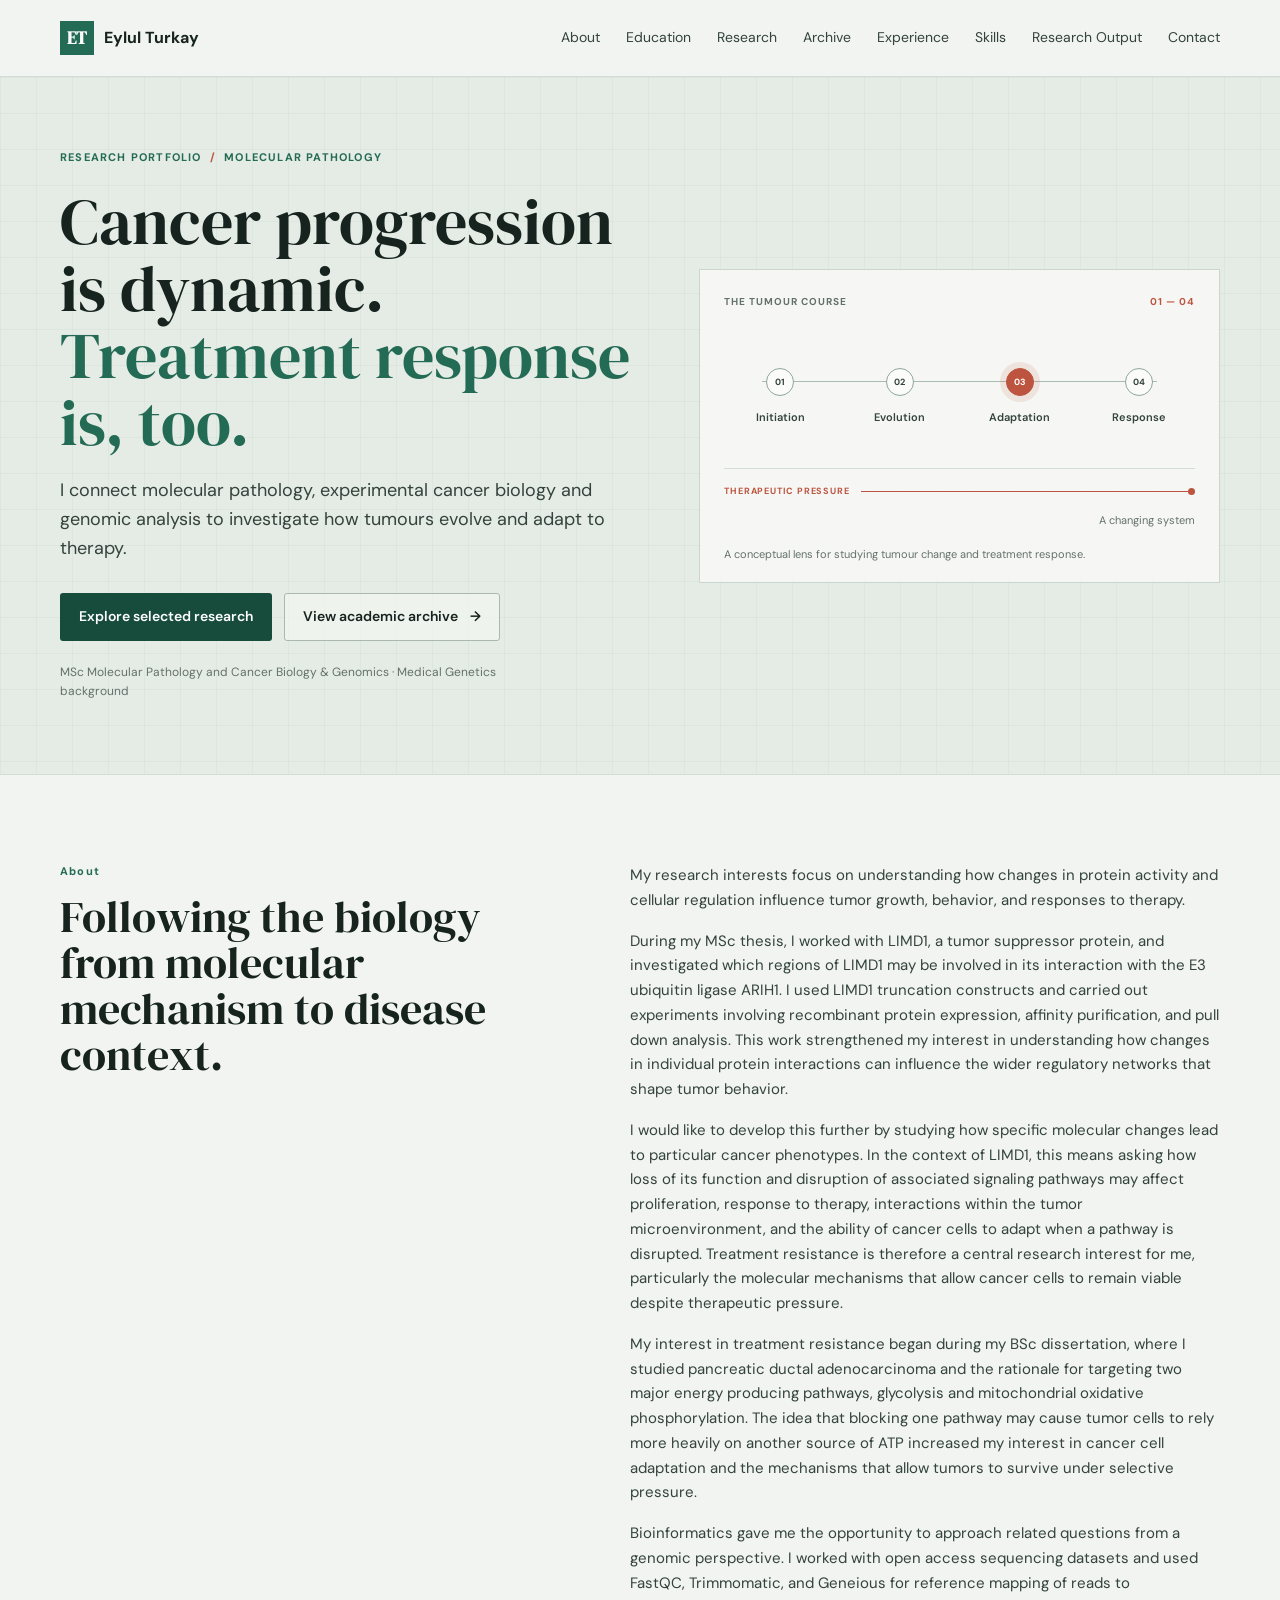
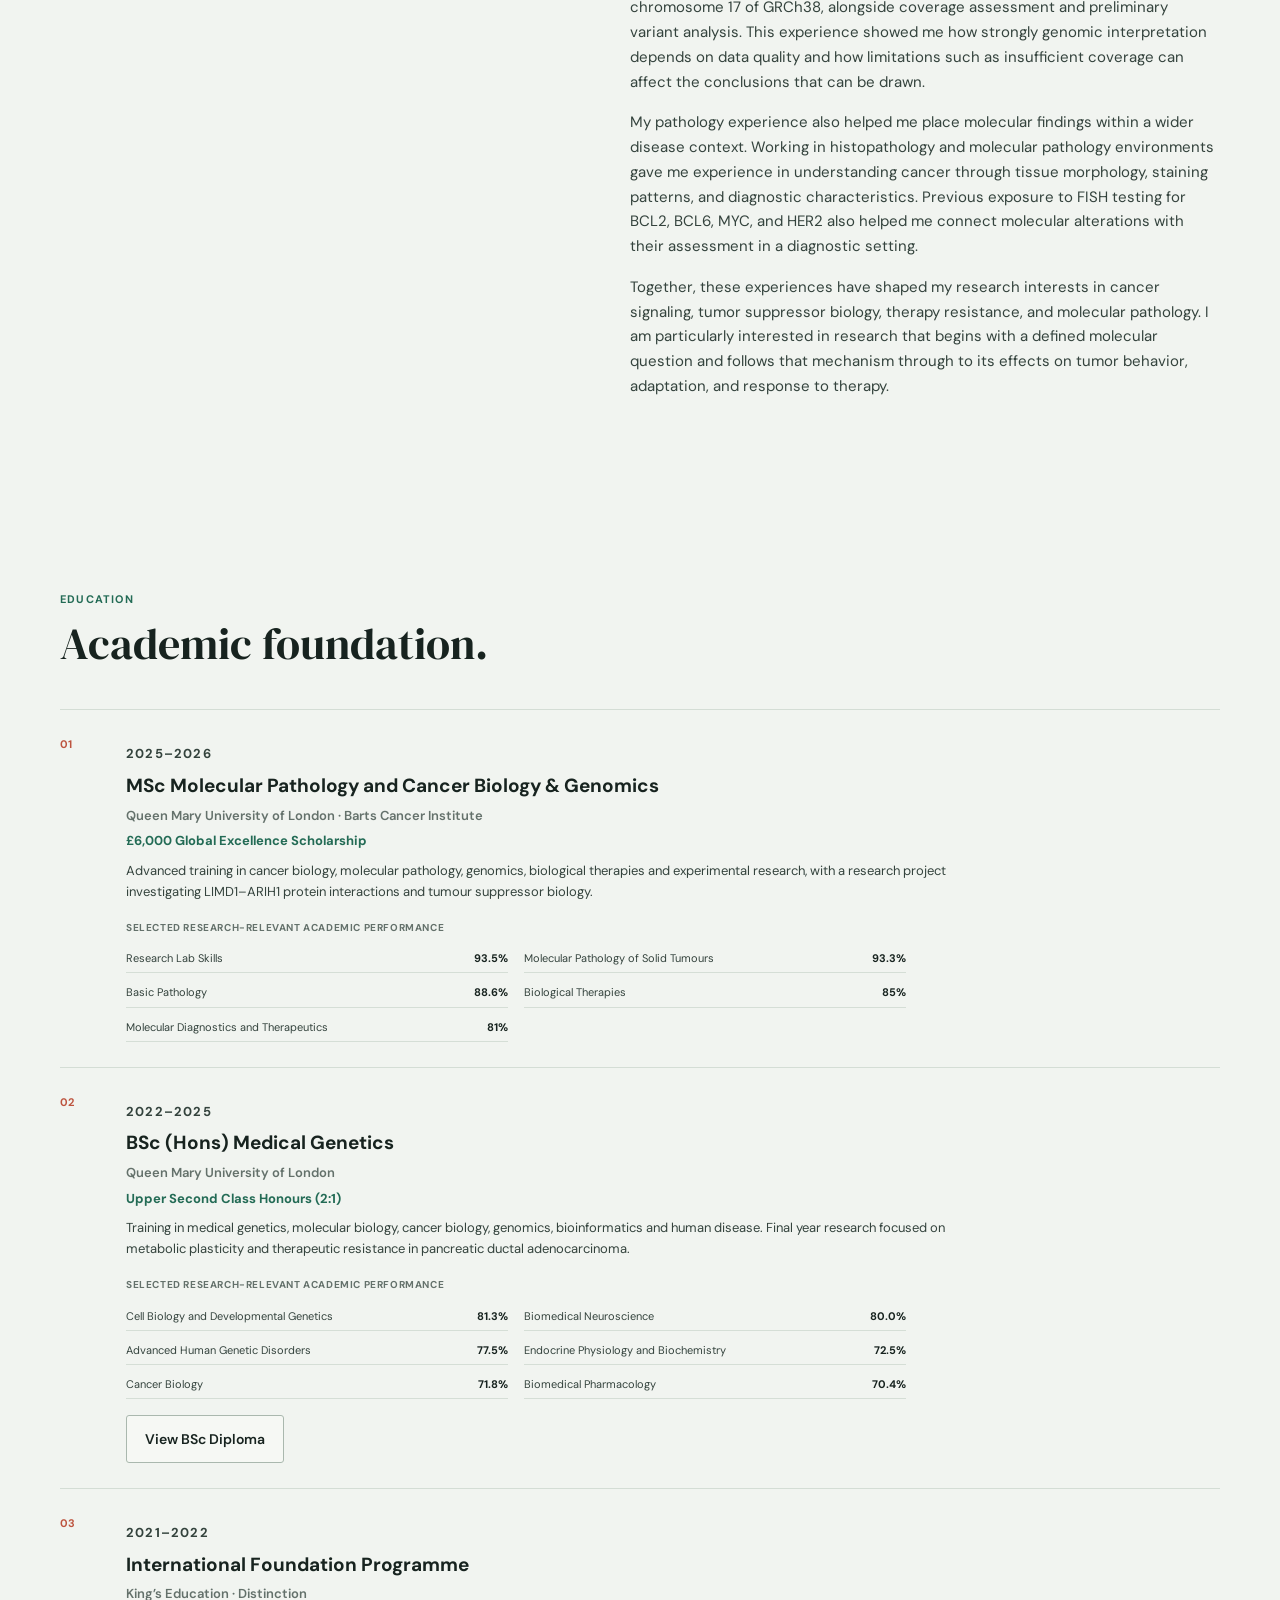
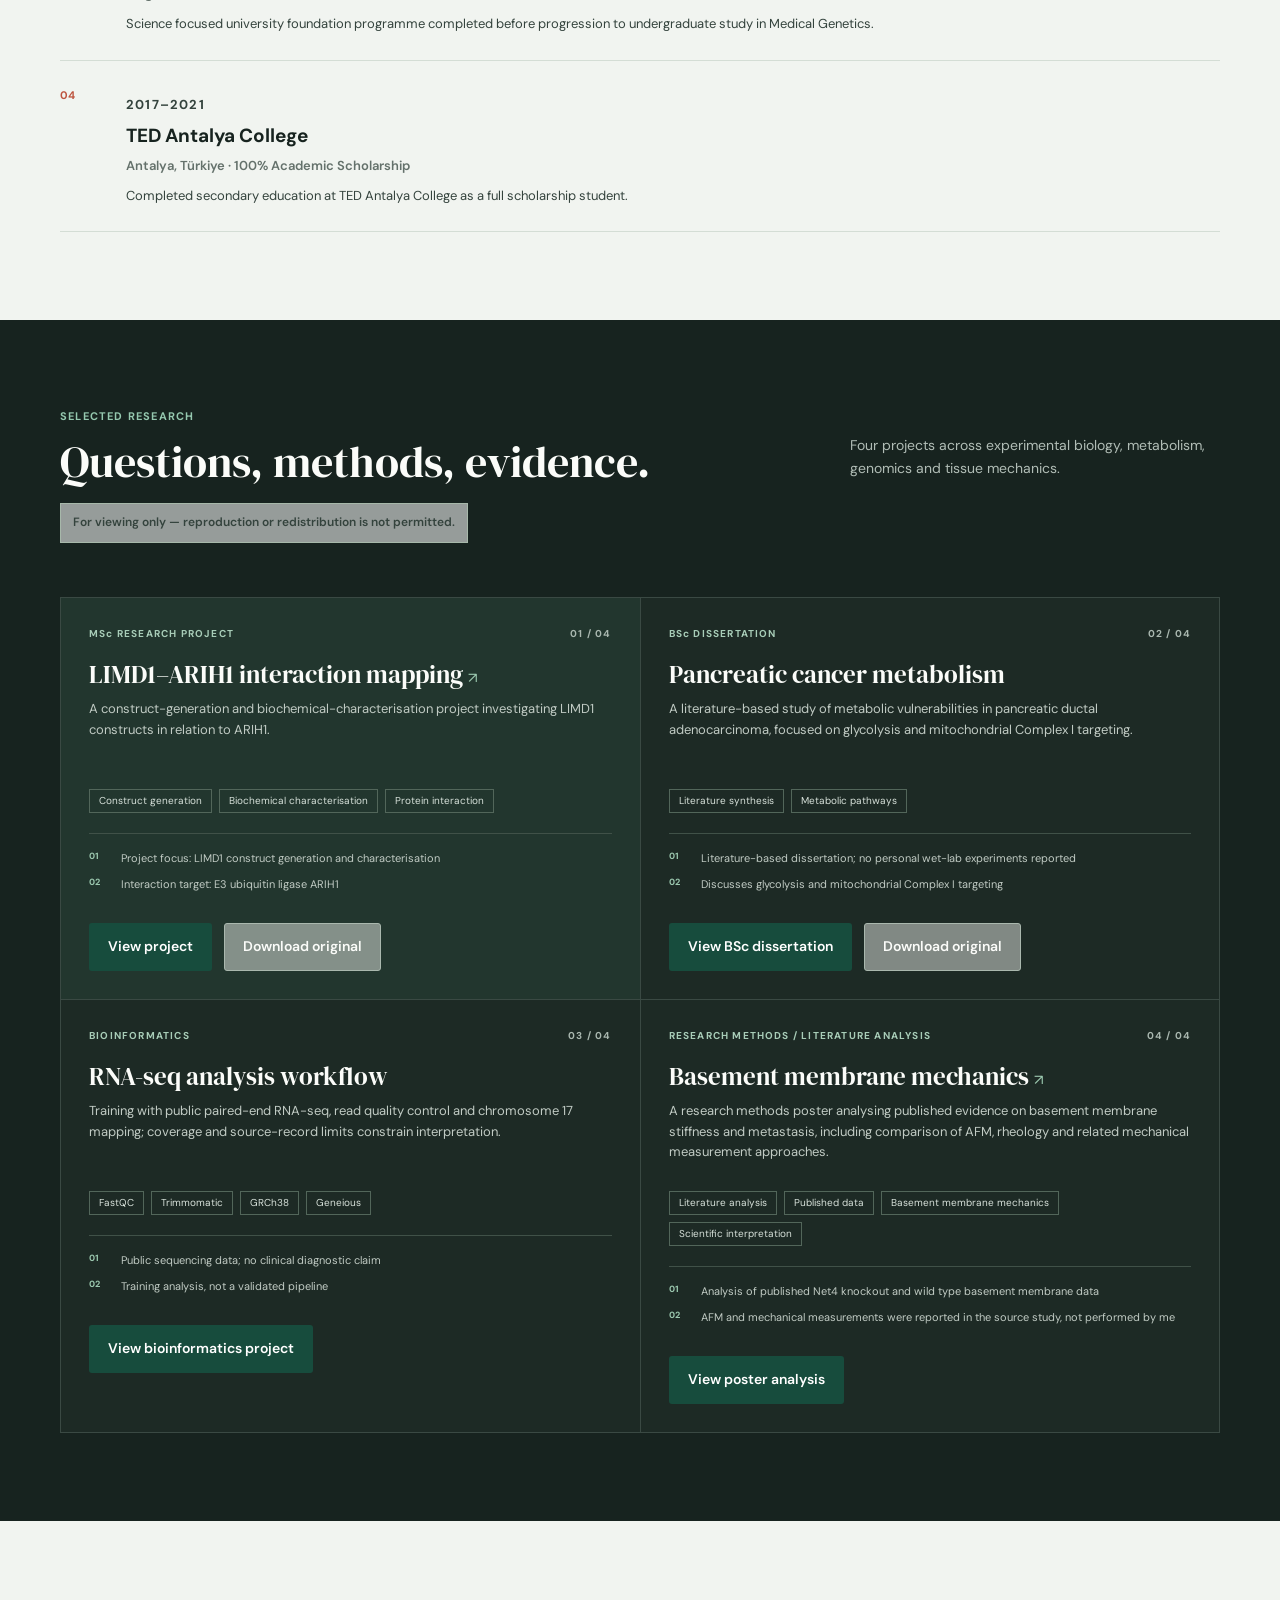
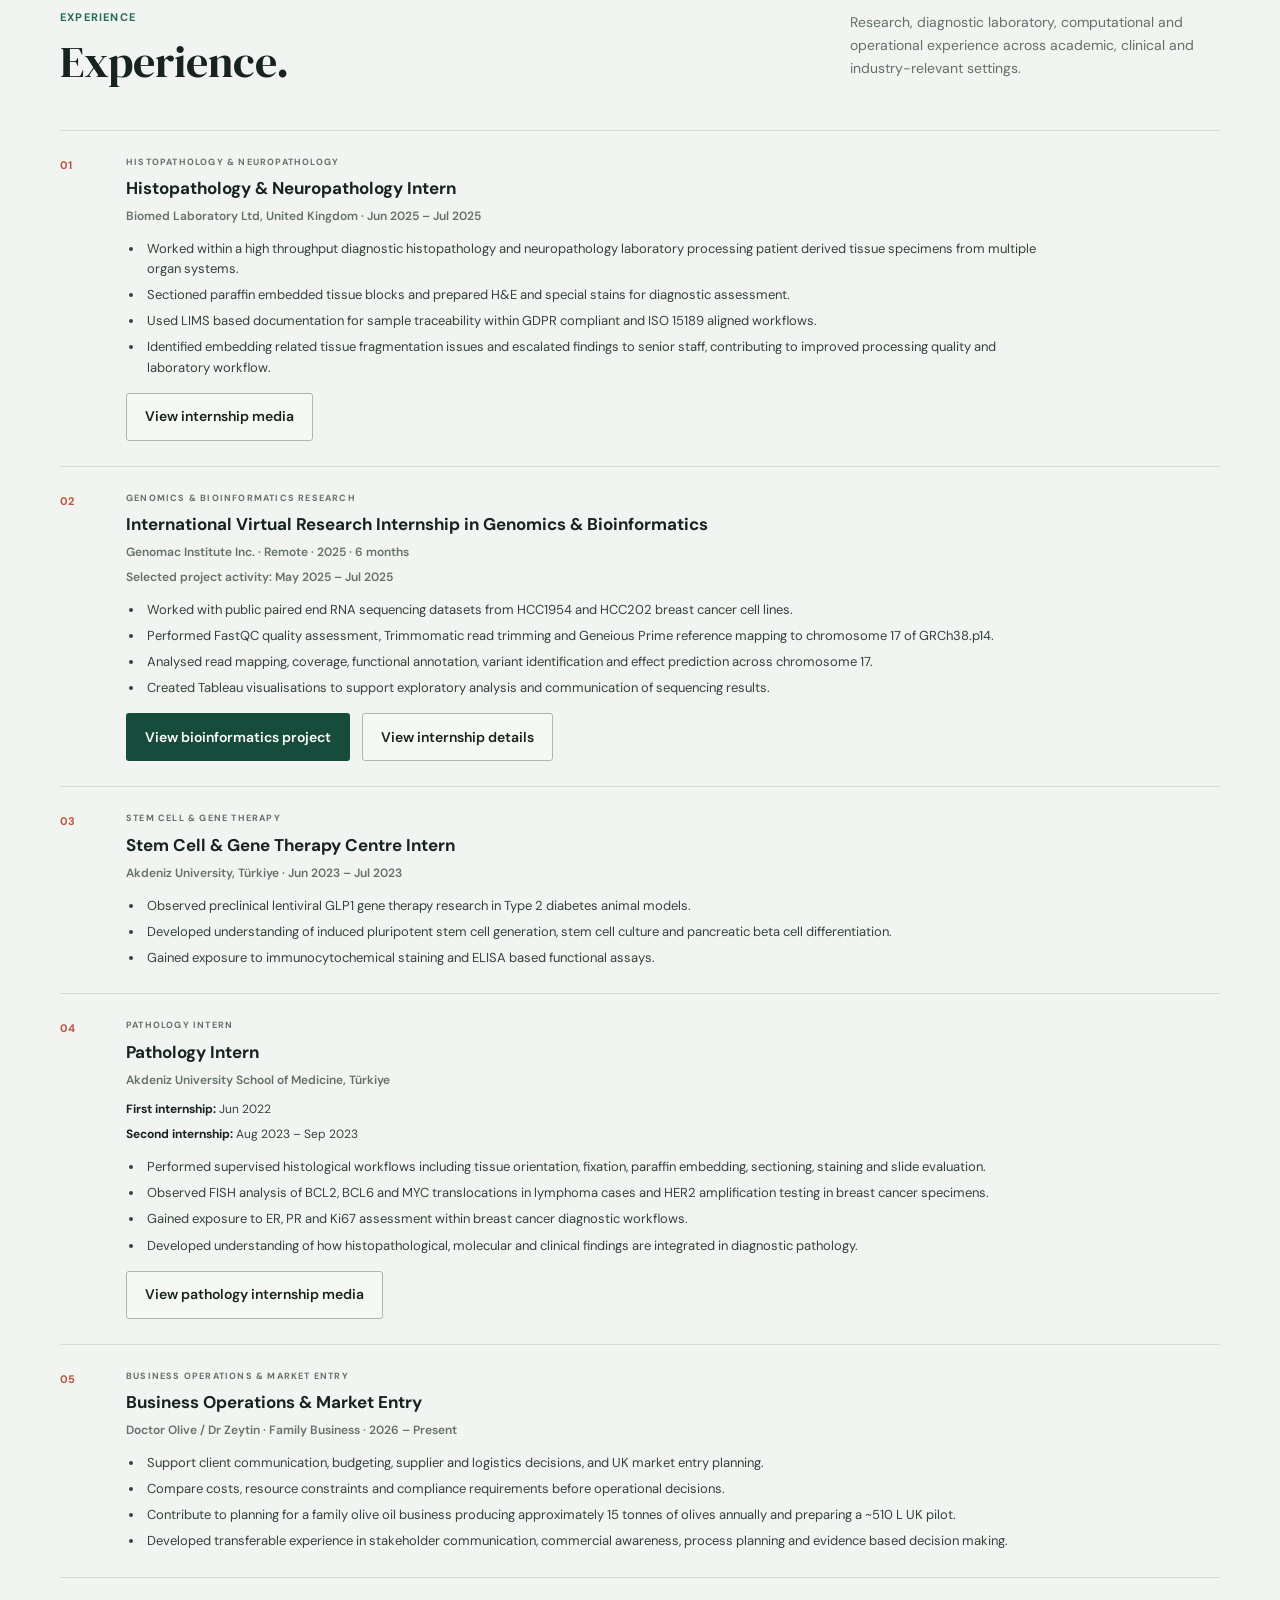
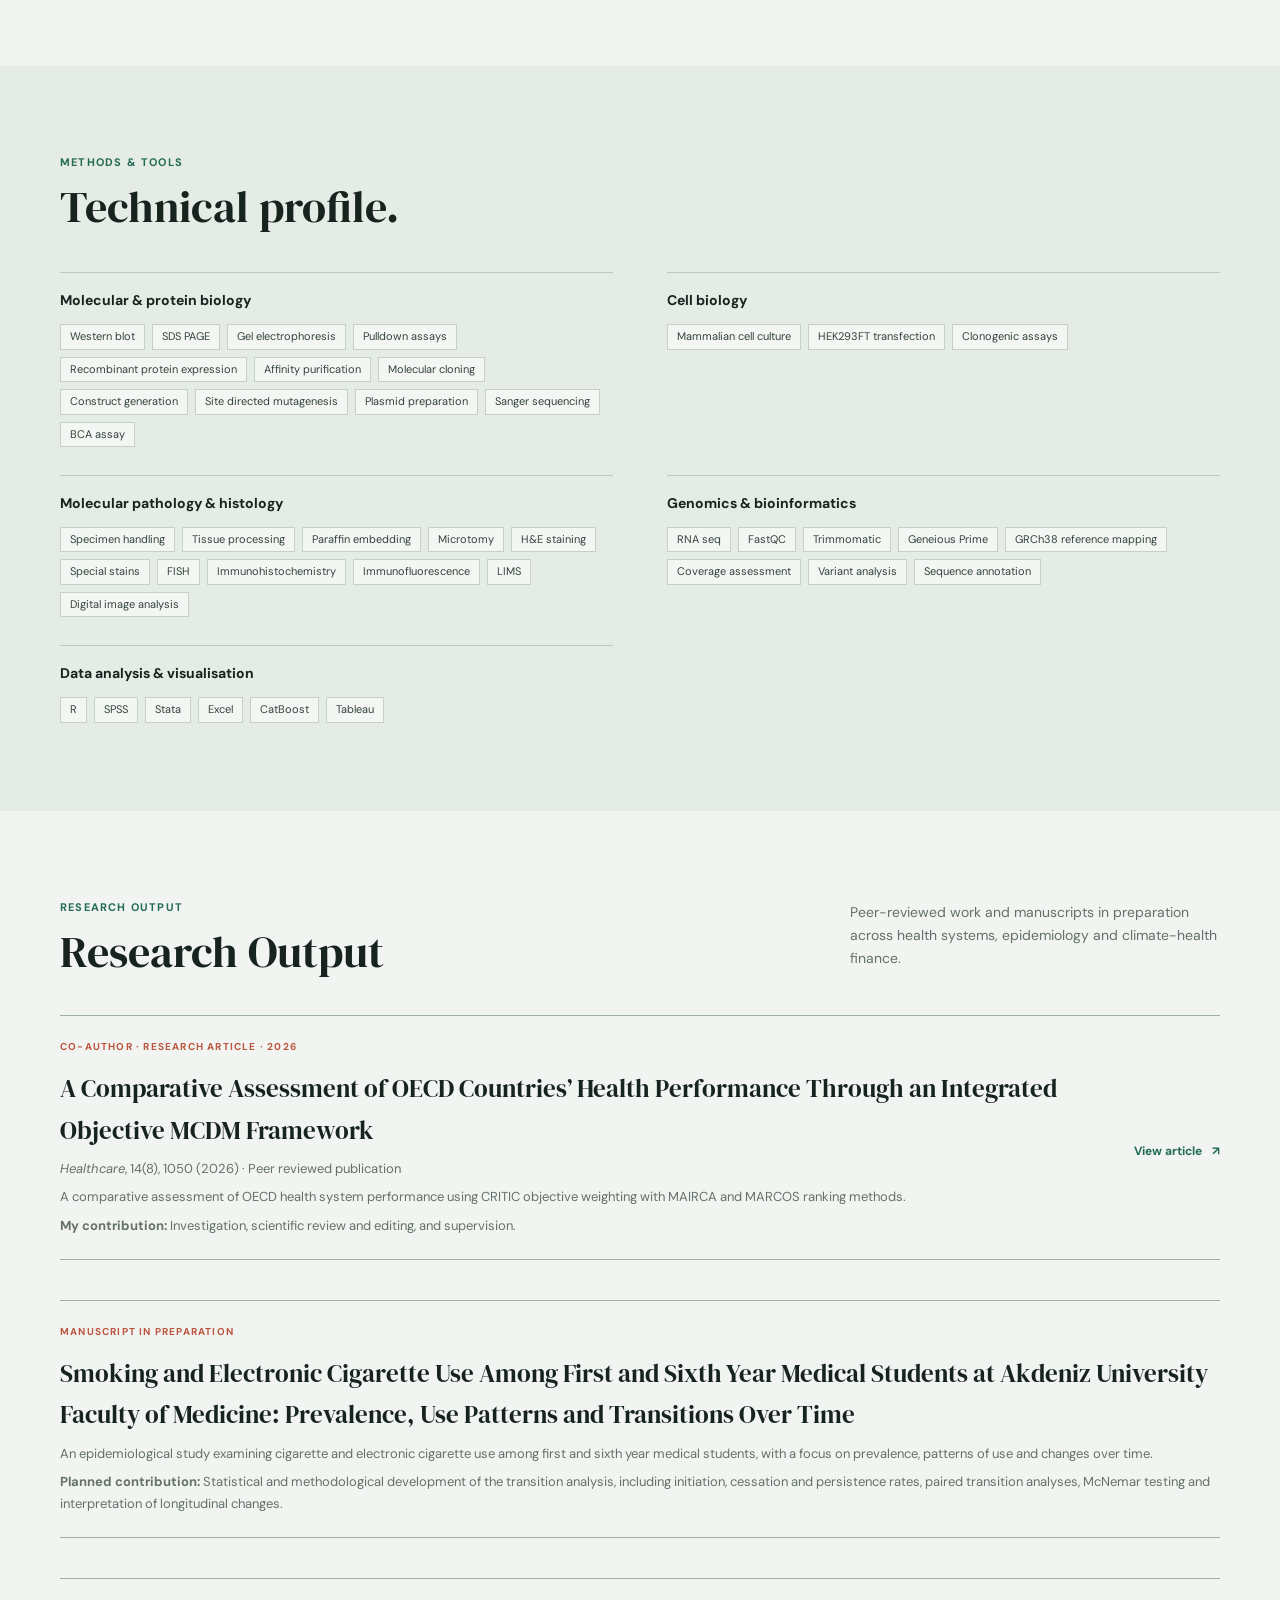
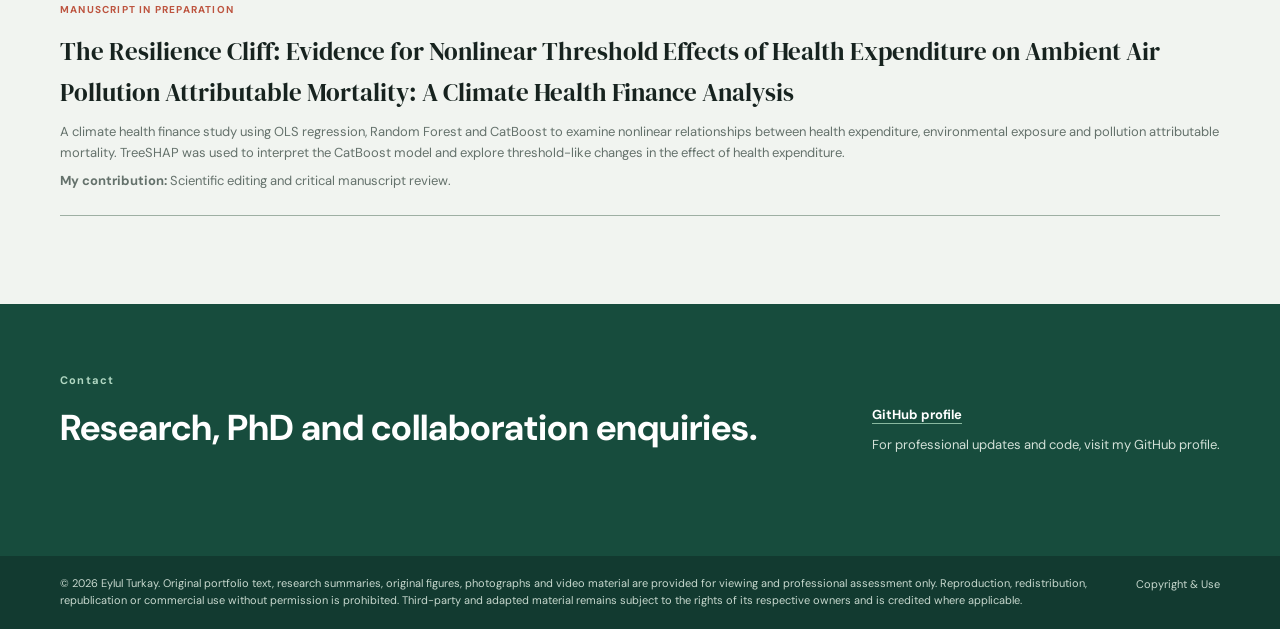
==== commit 71198ce0: "Remove extra action from BSc dissertation card Co-authored-by: Copilot <223556219+Copilot@users.nore" ====
--- a/index.html
+++ b/index.html
@@ -247,7 +247,6 @@
 						<div class="hero-actions">
 							<a class="button button-primary" href="projects/pancreatic-cancer-metabolism.html">View BSc dissertation</a>
 							<a class="button button-outline" href="files/dissertations/dissertation_220097611%20final%20.docx" download>Download original</a>
-							<a class="button button-outline" href="archive.html">View supporting material / archive</a>
 						</div>
 					</article>
 
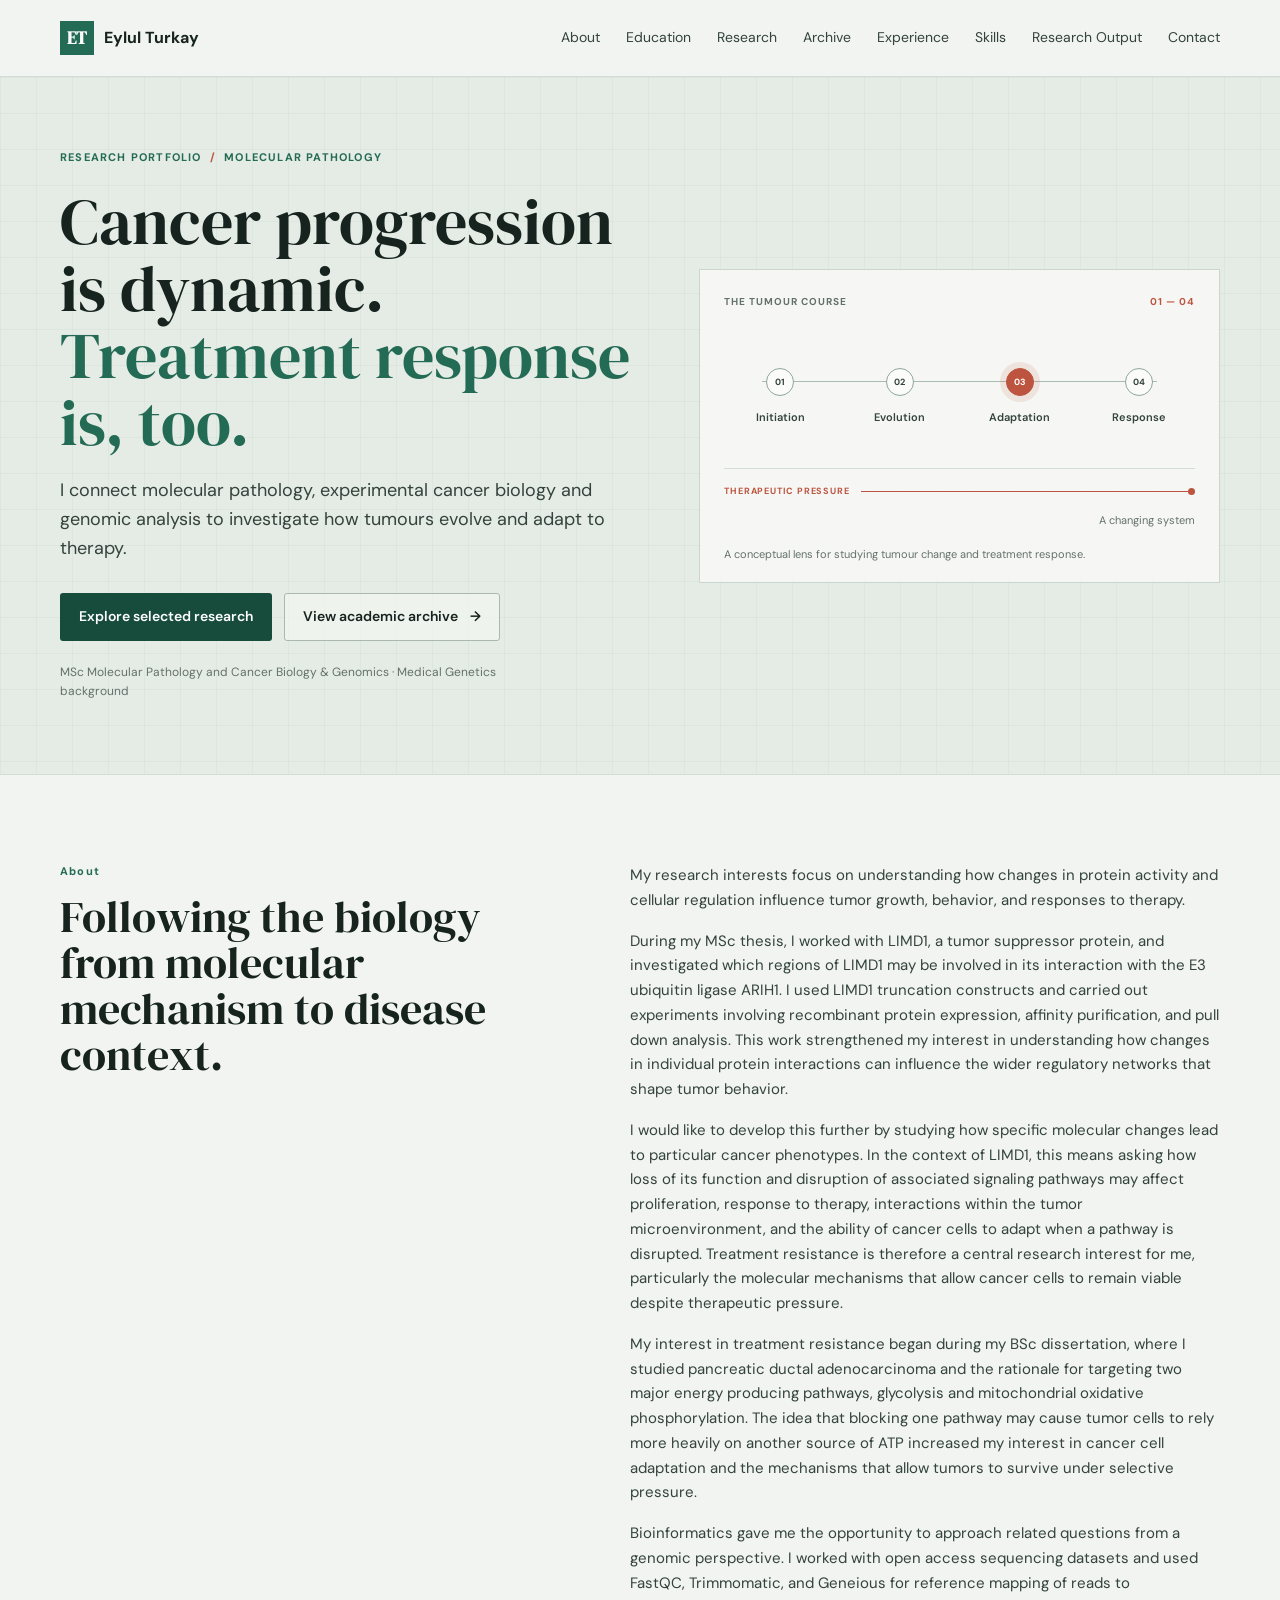
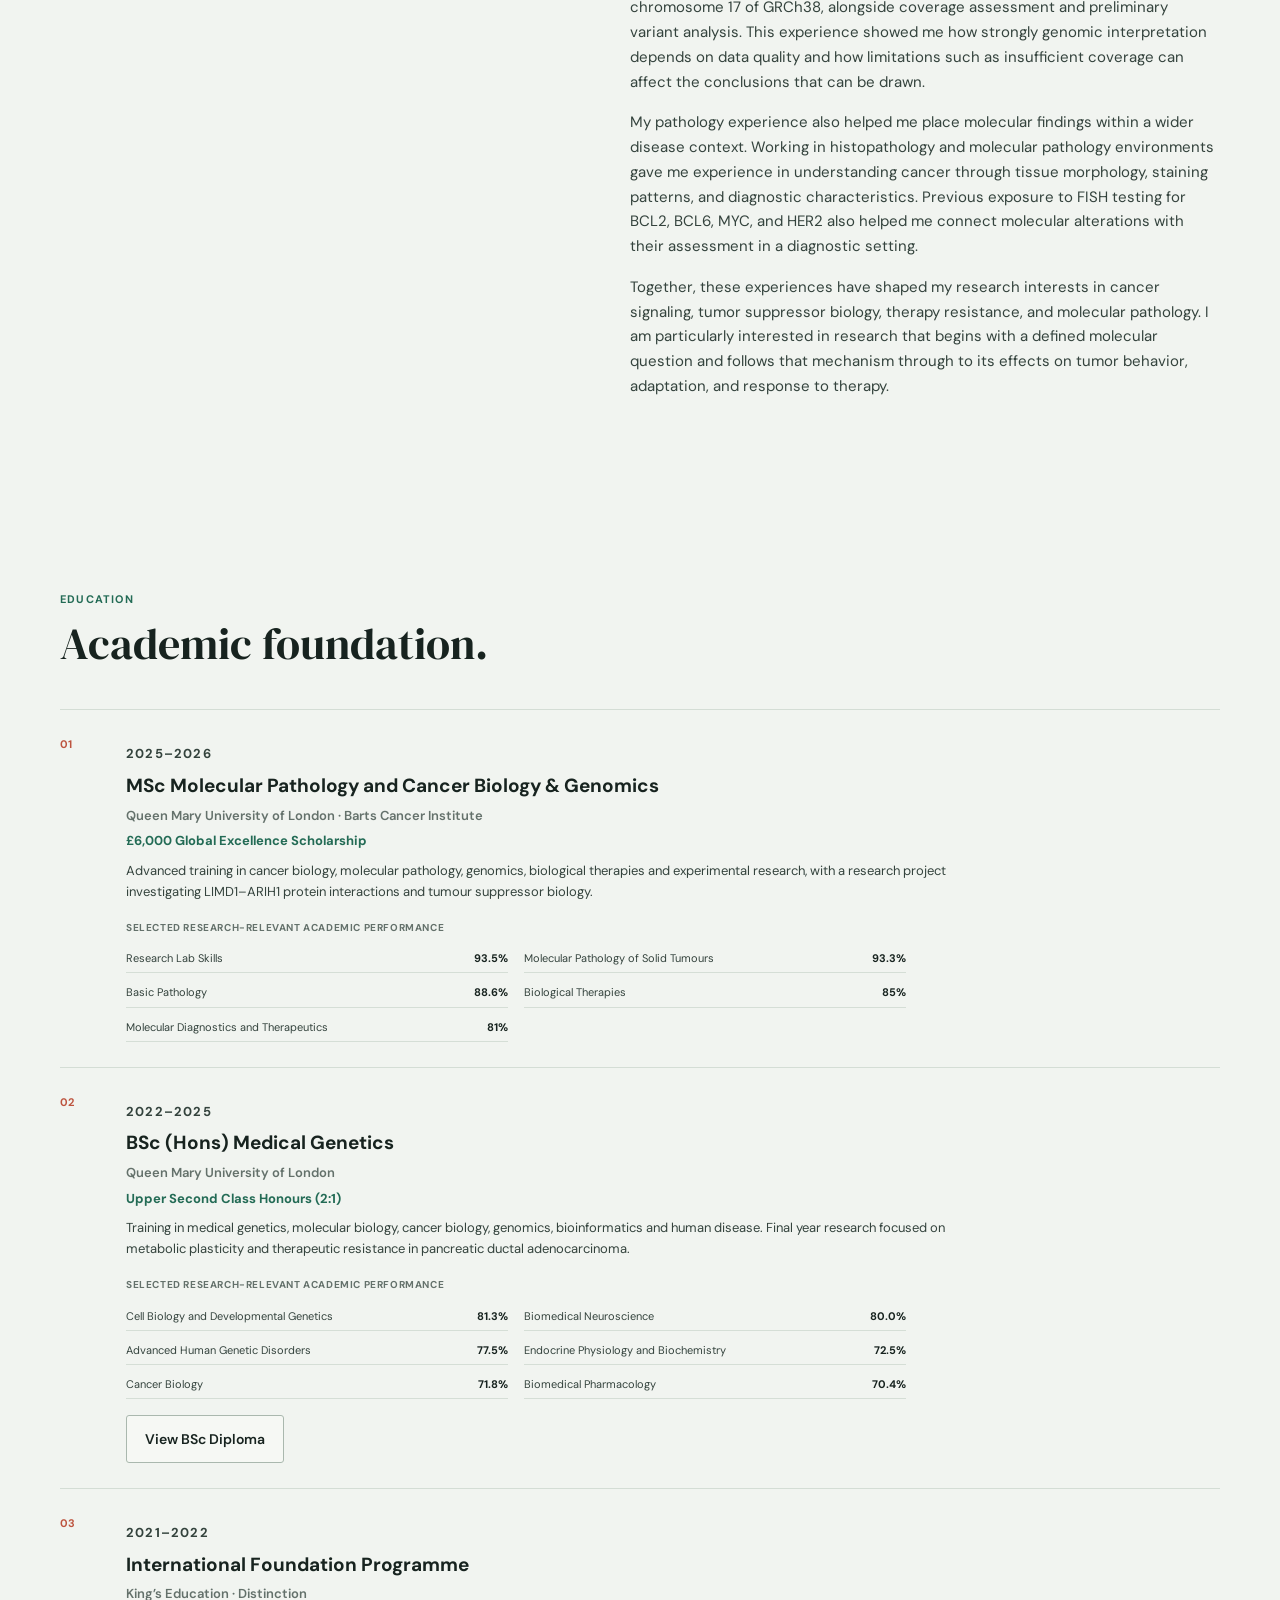
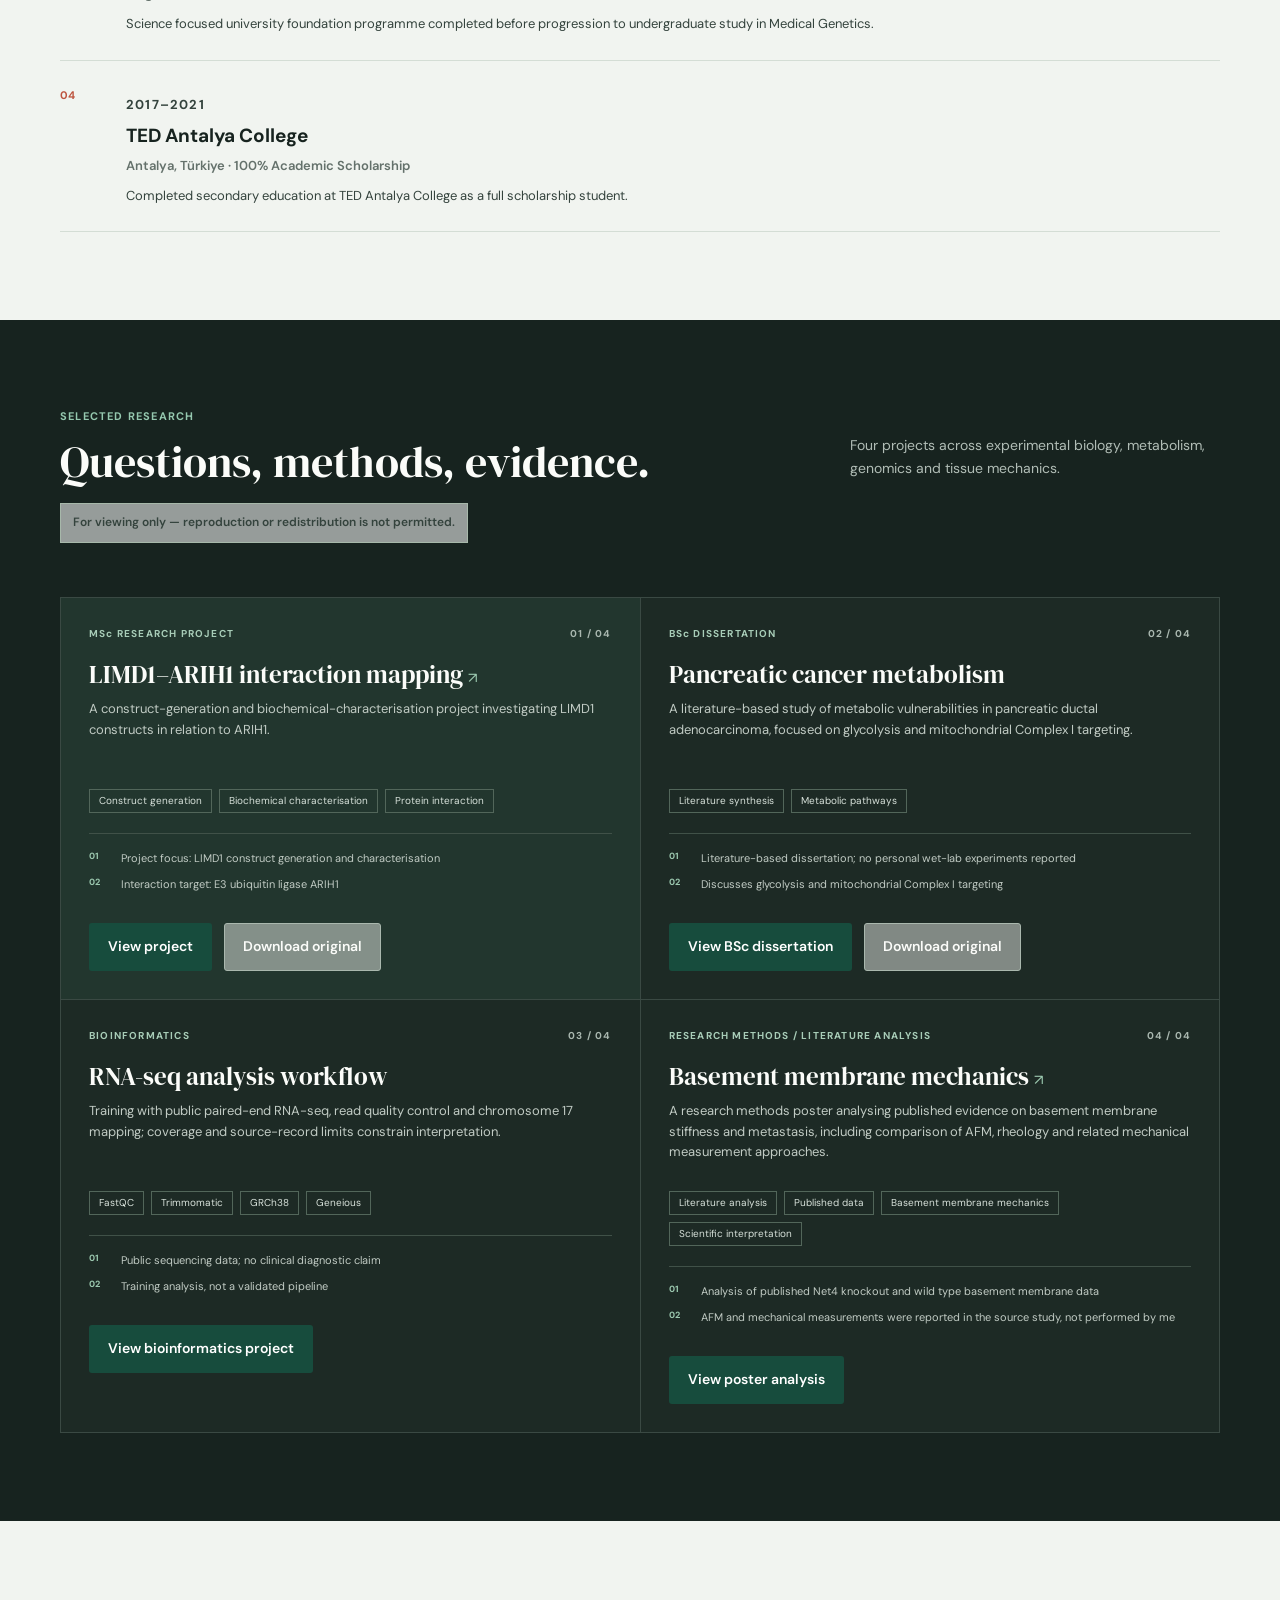
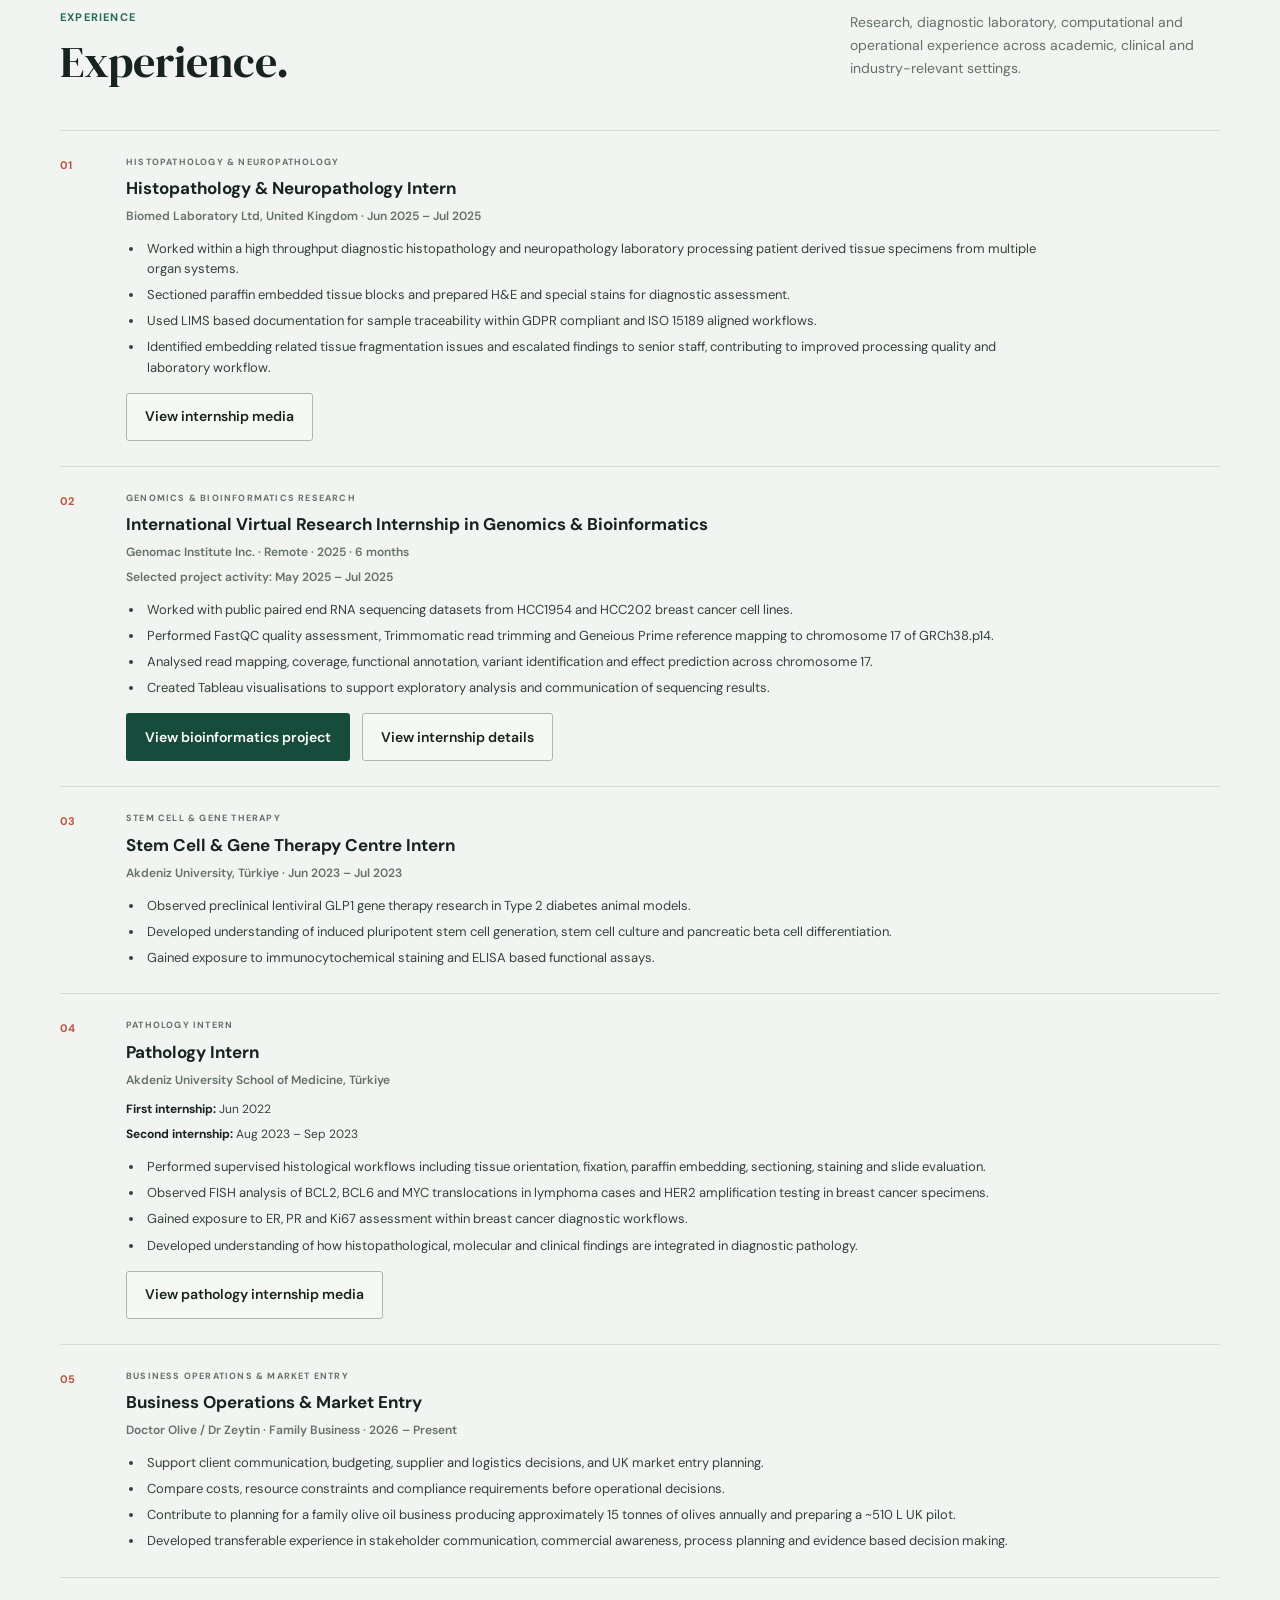
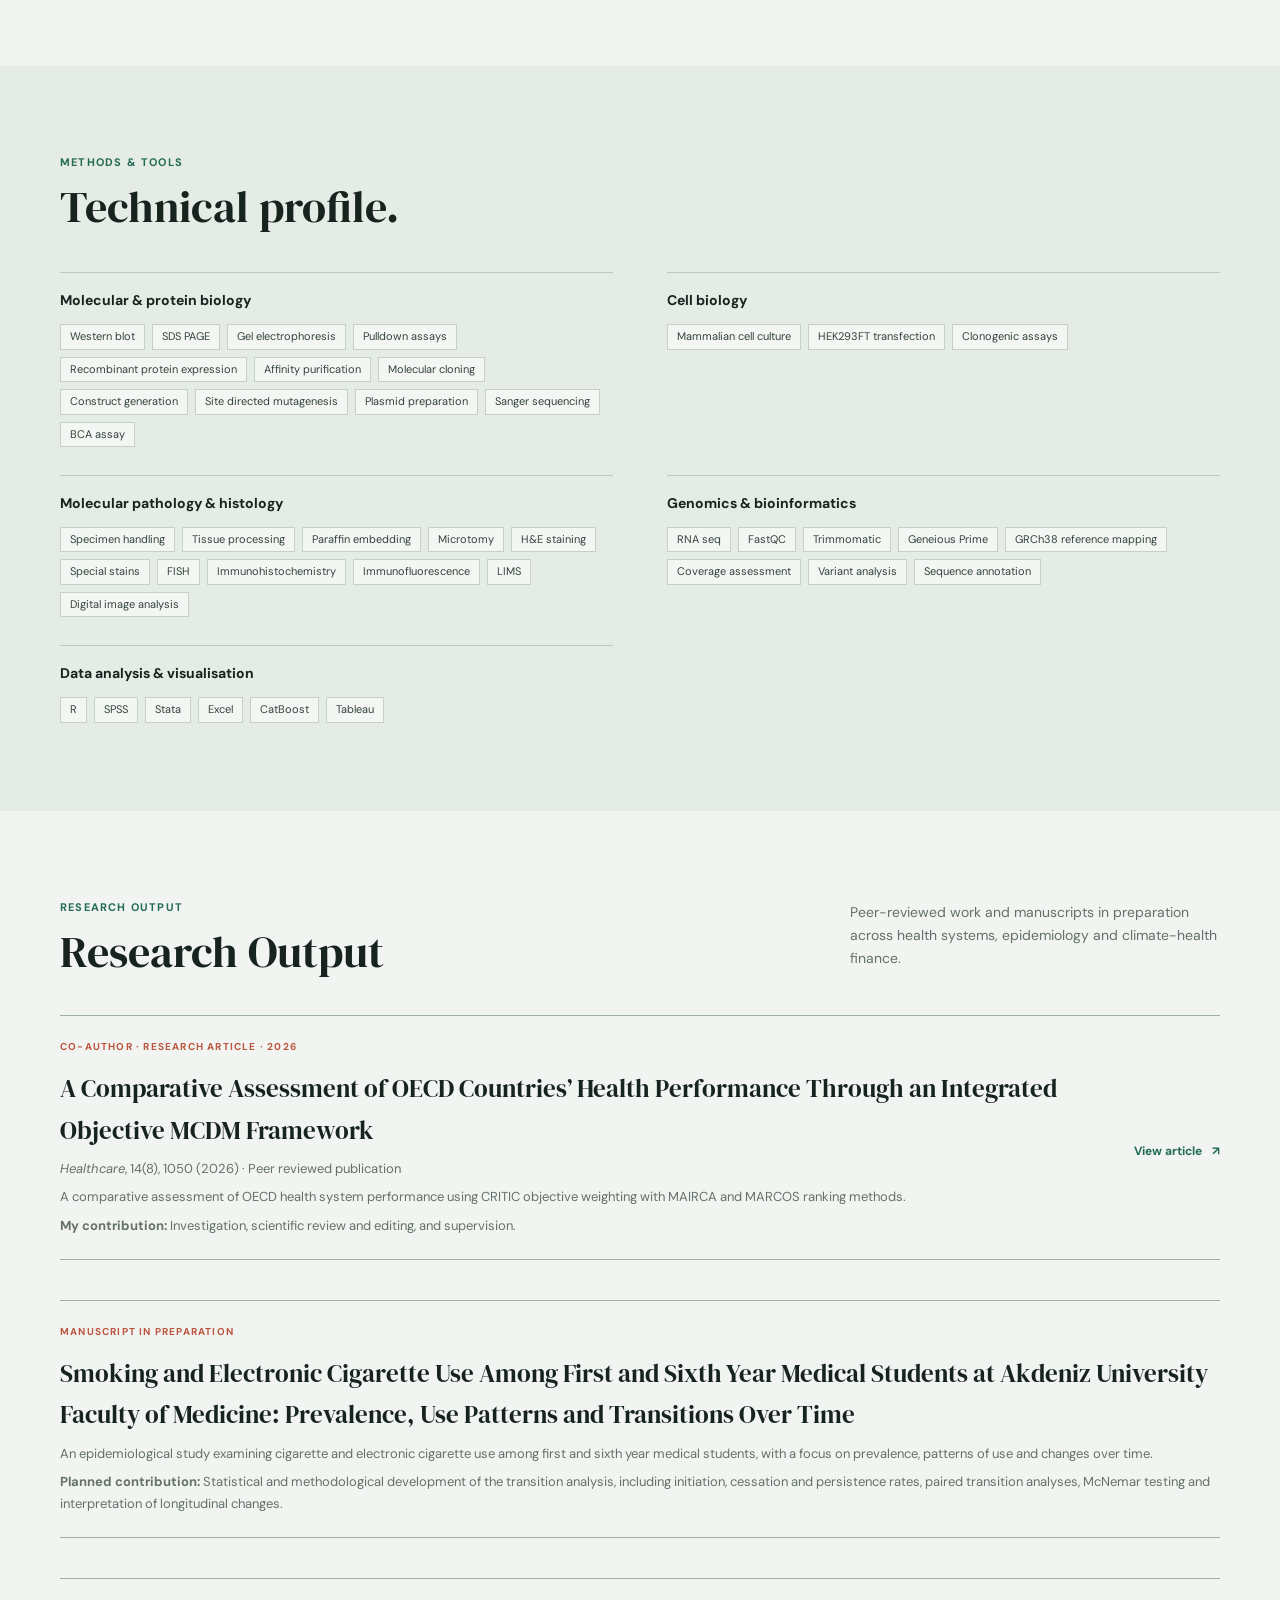
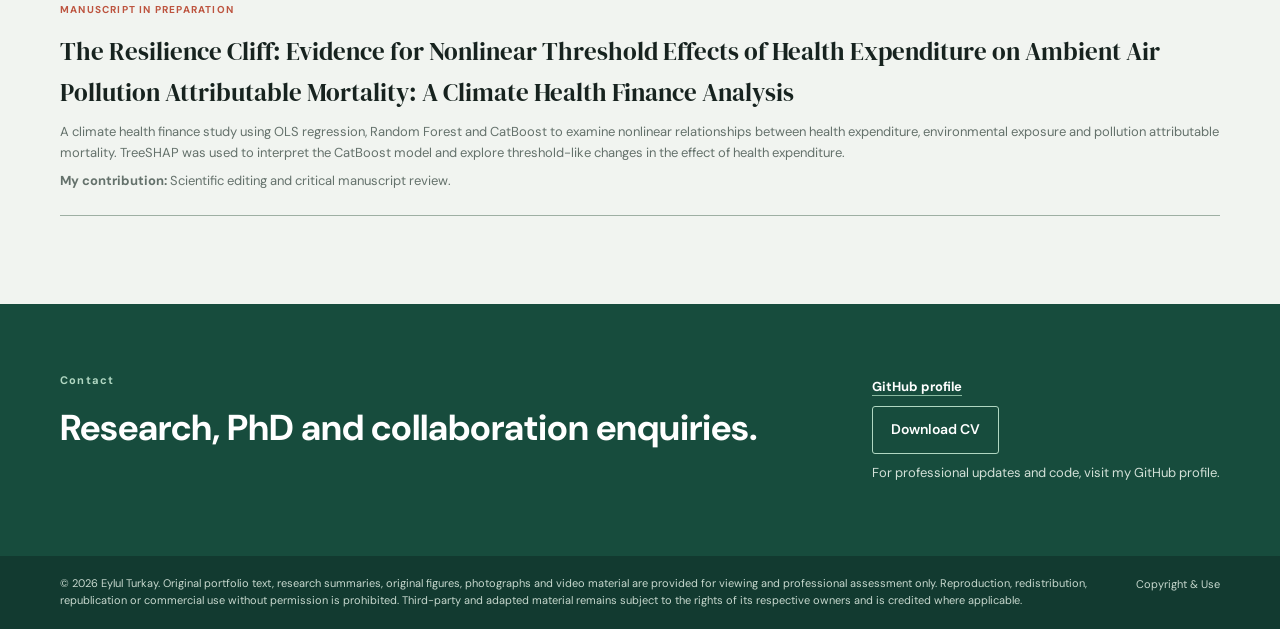
==== commit 422cdb56: "Publish updated PhD CV Co-authored-by: Copilot <223556219+Copilot@users.noreply.github.com>" ====
--- a/index.html
+++ b/index.html
@@ -475,6 +475,7 @@
 						GitHub profile
 					</a>
 
+					<a class="button button-outline" href="files/Eylul-Turkay-PhD-CV.docx" target="_blank" rel="noopener noreferrer">Download CV</a>
 					<span>For professional updates and code, visit my GitHub profile.</span>
 				</div>
 			</div>
--- a/styles.css
+++ b/styles.css
@@ -186,6 +186,8 @@
 .contact-section h2 { margin-top: 10px; font-size: 36px; }
 .contact-links { display: flex; flex-direction: column; align-items: flex-start; gap: 8px; color: #d3e1d8; font-size: 13px; }
 .contact-links a { color: white; font-weight: 700; text-decoration: underline; text-decoration-color: #89b9a0; text-underline-offset: 4px; }
+.contact-links .button-outline { border-color: #b0d7c2; background: transparent; color: white; font-weight: 600; text-decoration: none; }
+.contact-links .button-outline:hover { border-color: white; background: rgba(255, 255, 255, 0.08); color: white; }
 .footer { padding: 19px 0; background: #123a30; color: #c7d8ce; font-size: 11px; }
 .footer-inner { display: flex; flex-wrap: wrap; justify-content: space-between; gap: 12px 16px; }
 .footer-inner p { flex: 1 1 100%; max-width: 1050px; margin: 0; line-height: 1.6; }
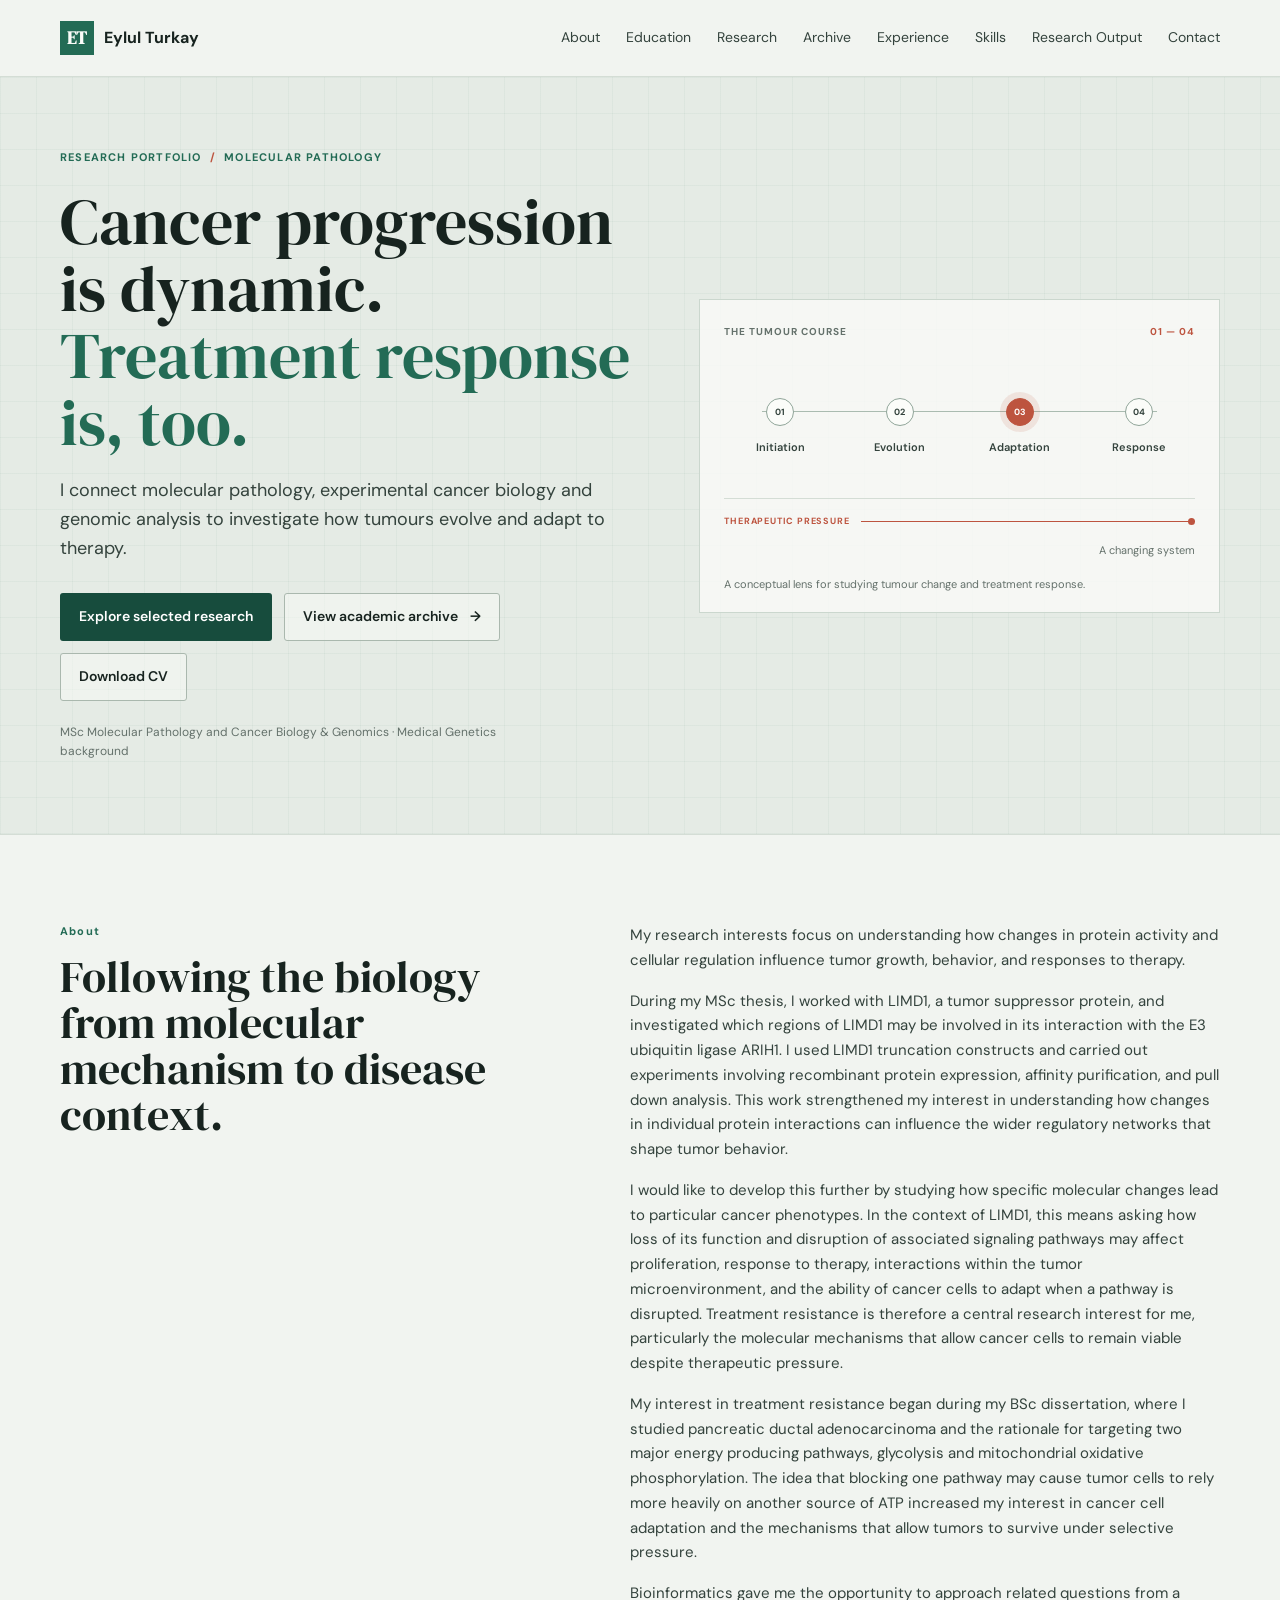
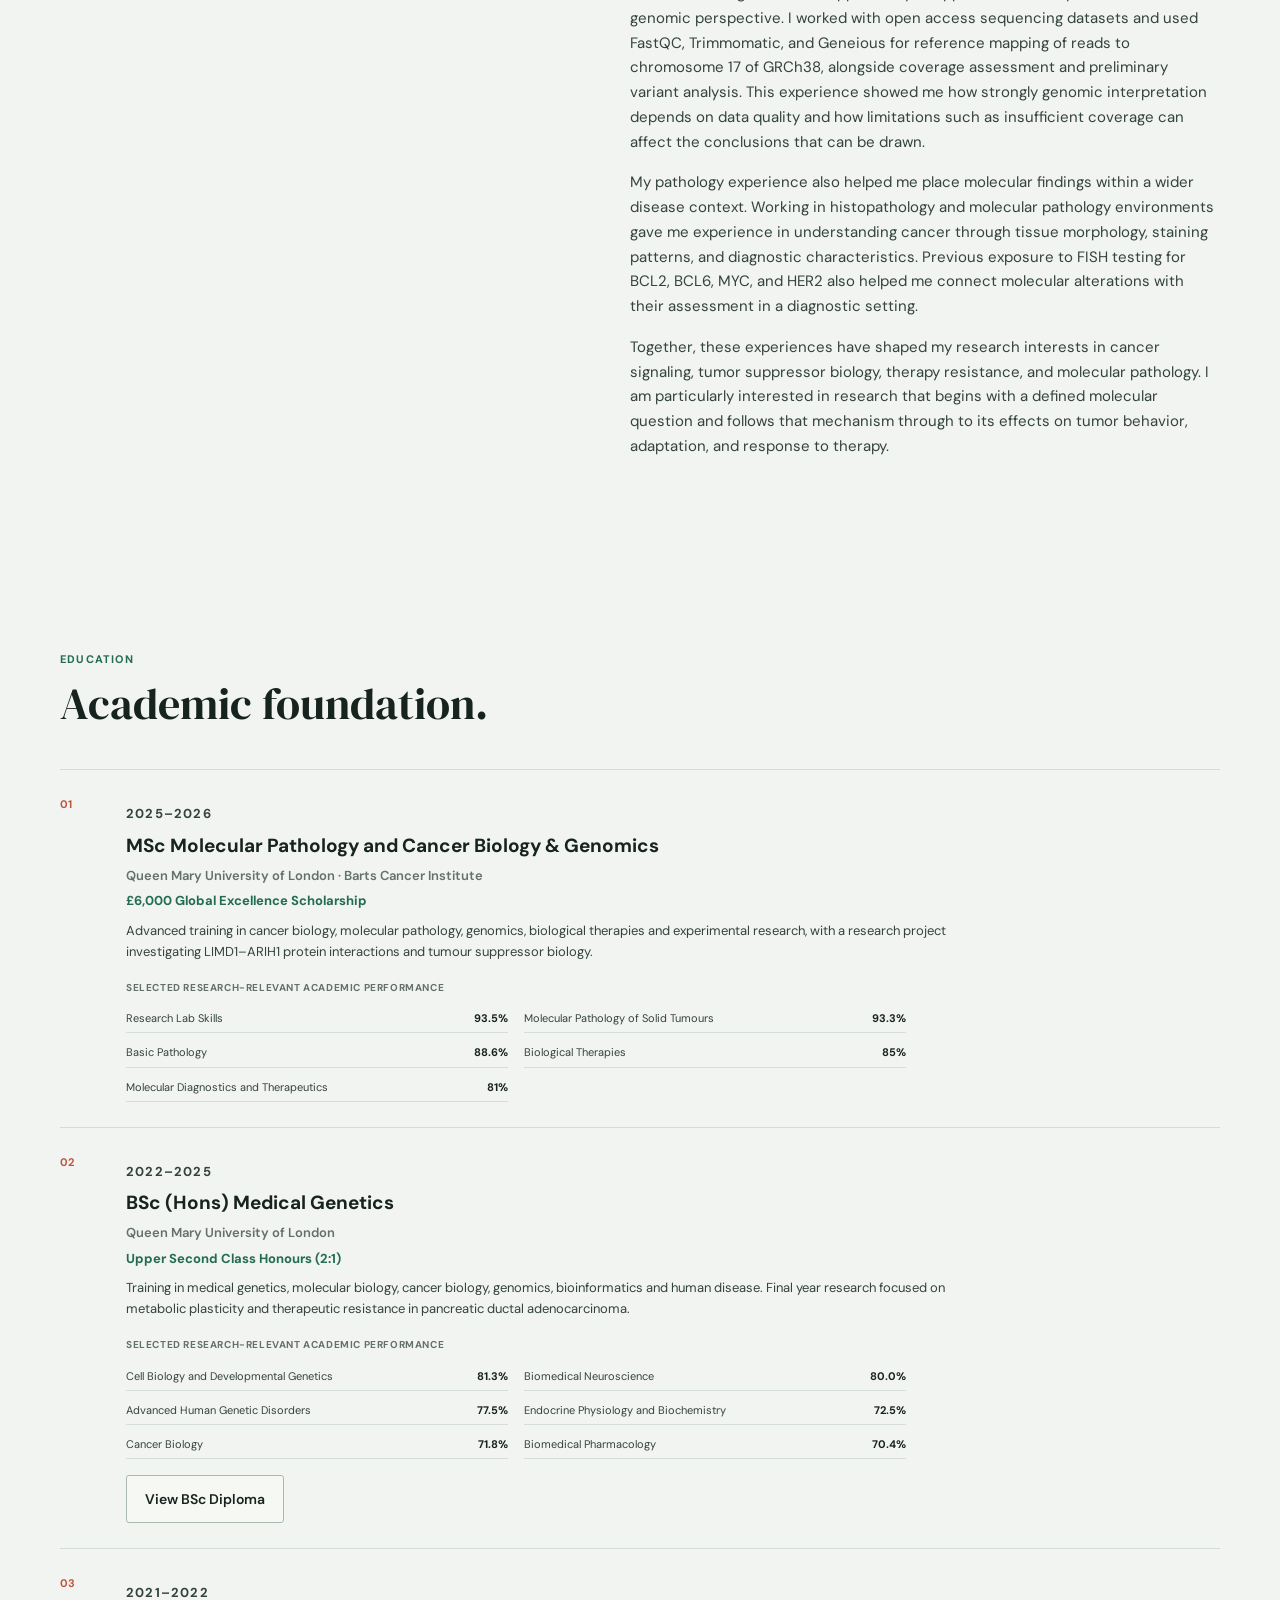
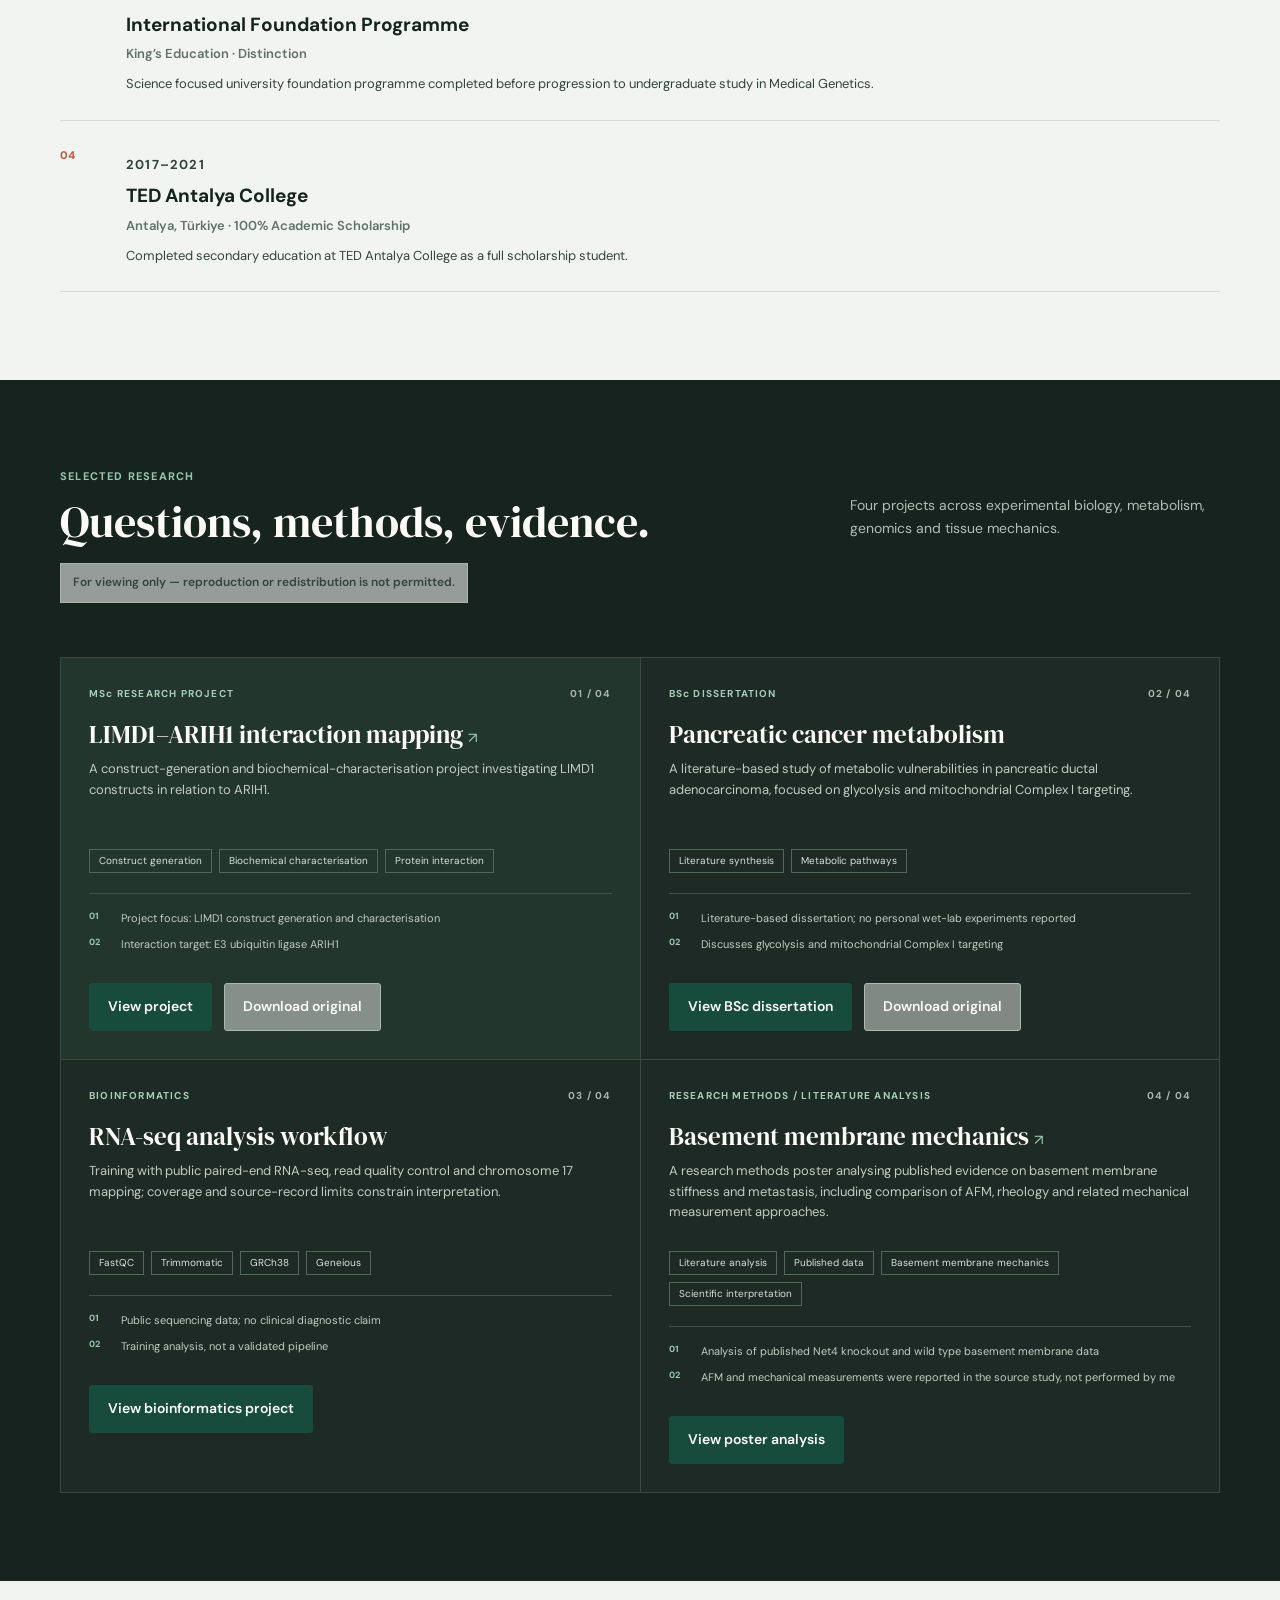
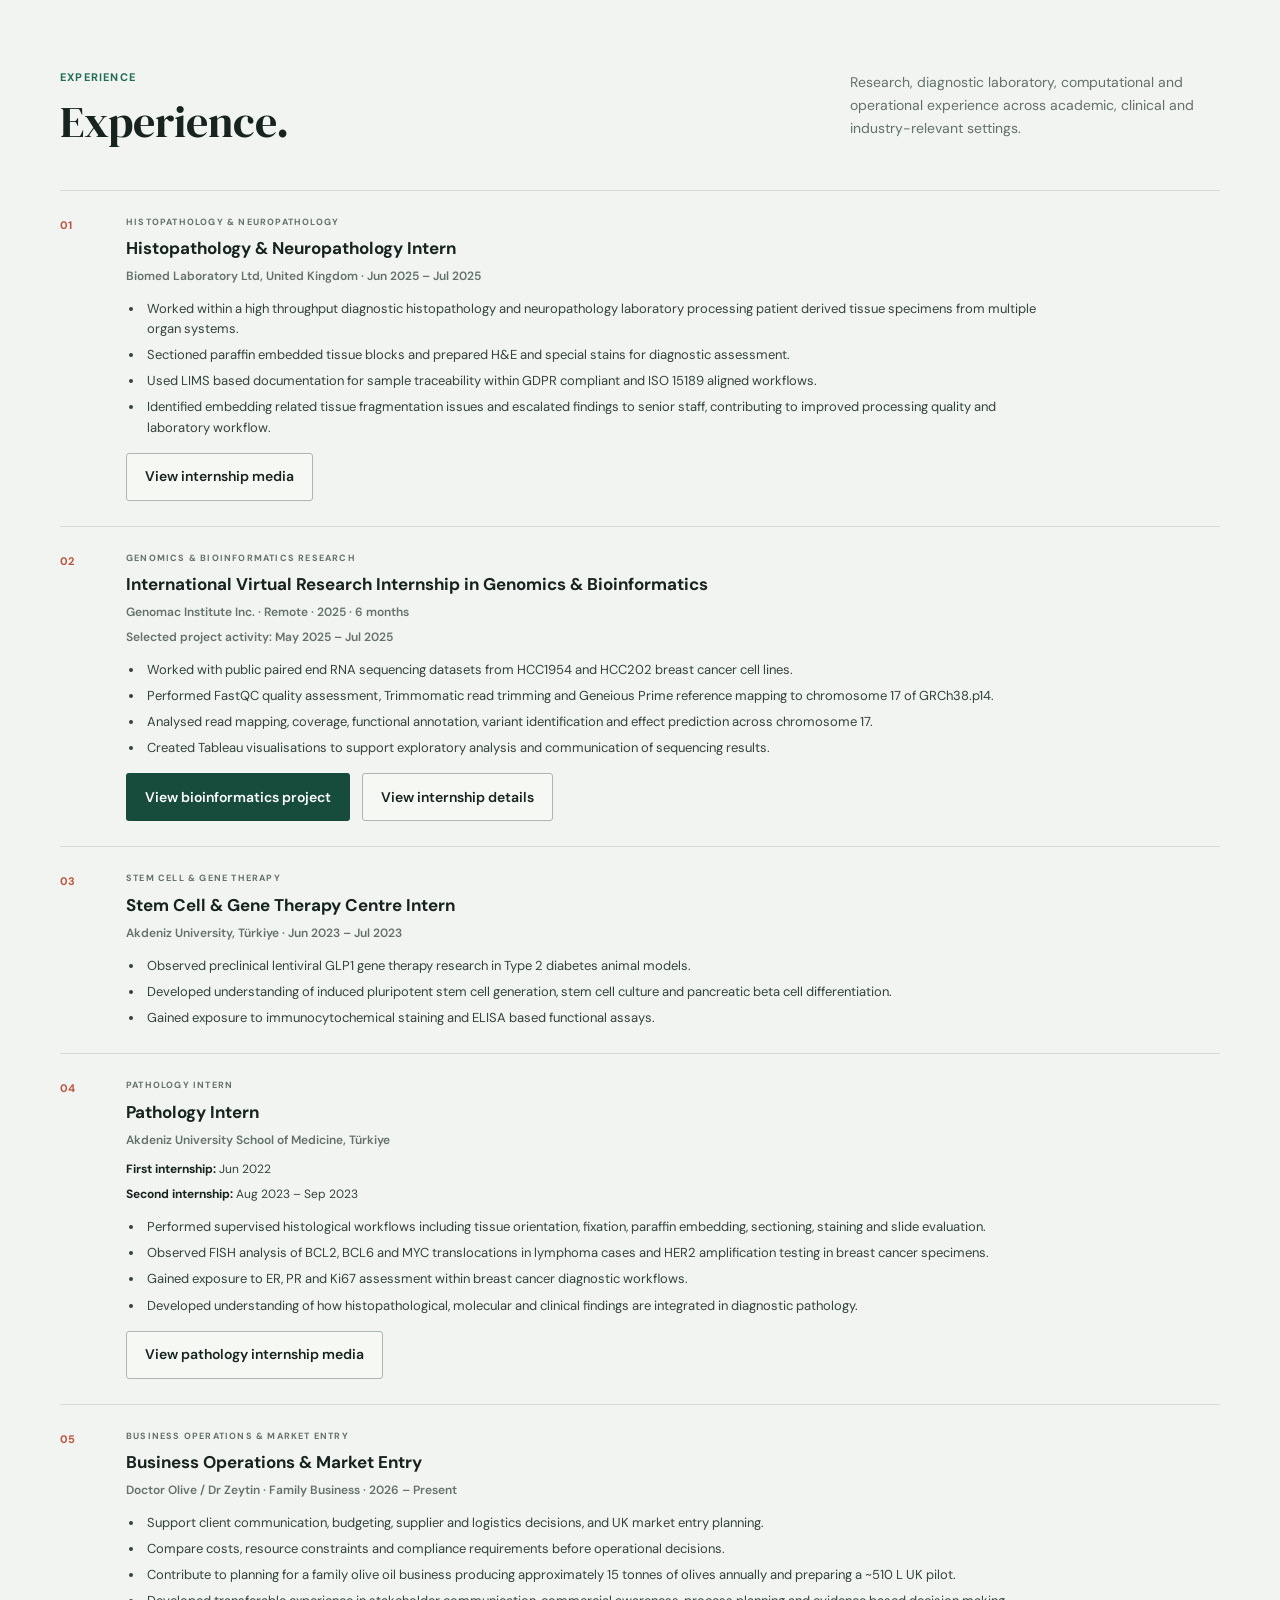
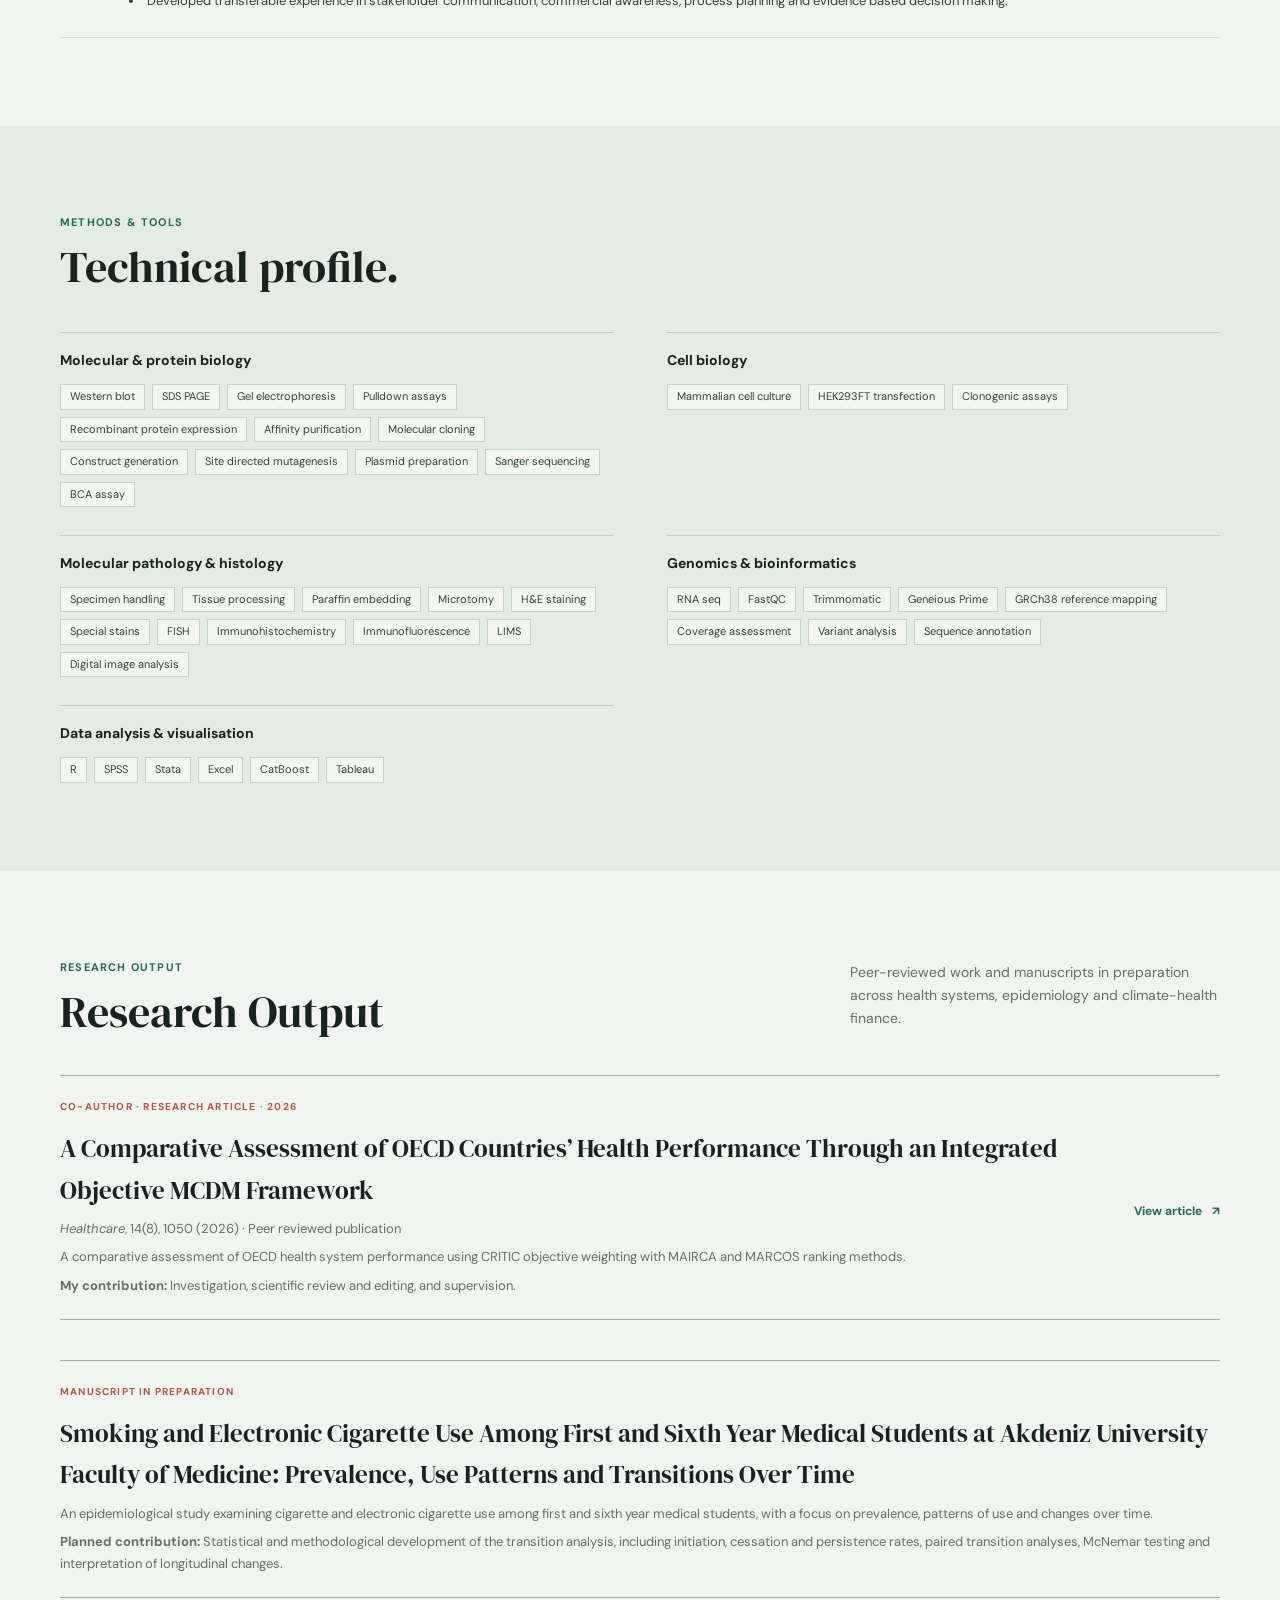
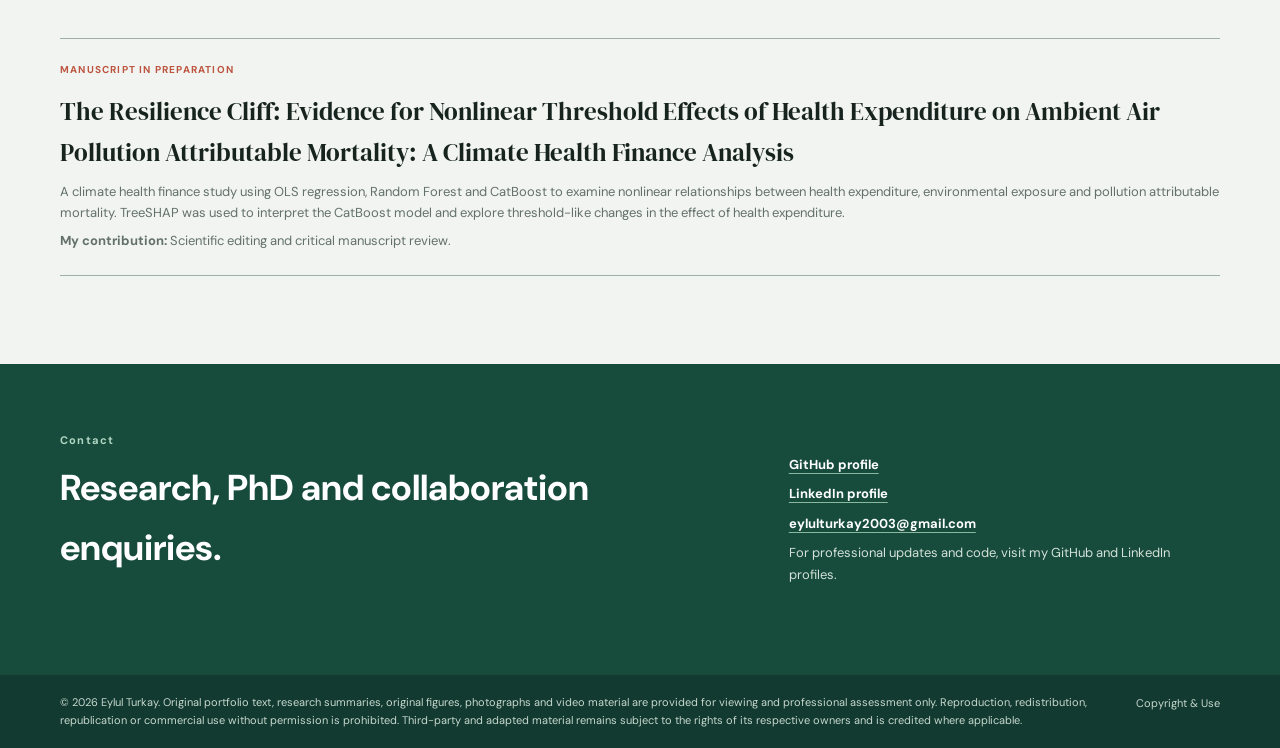
==== commit 3471c0a1: "Add email and LinkedIn contact links Co-authored-by: Copilot <223556219+Copilot@users.noreply.github" ====
--- a/index.html
+++ b/index.html
@@ -56,6 +56,7 @@
 					<div class="hero-actions">
 						<a class="button button-primary" href="#research">Explore selected research</a>
 						<a class="button button-outline" href="archive.html">View academic archive <span aria-hidden="true">→</span></a>
+						<a class="button button-outline" href="files/Eylul-Turkay-PhD-CV.docx" target="_blank" rel="noopener noreferrer">Download CV</a>
 					</div>
 					<p class="hero-note">MSc Molecular Pathology and Cancer Biology &amp; Genomics · Medical Genetics background</p>
 				</div>
@@ -475,8 +476,9 @@
 						GitHub profile
 					</a>
 
-					<a class="button button-outline" href="files/Eylul-Turkay-PhD-CV.docx" target="_blank" rel="noopener noreferrer">Download CV</a>
-					<span>For professional updates and code, visit my GitHub profile.</span>
+					<a href="https://www.linkedin.com/in/eylul-turkay" target="_blank" rel="noopener noreferrer">LinkedIn profile</a>
+					<a href="mailto:eylulturkay2003@gmail.com">eylulturkay2003@gmail.com</a>
+					<span>For professional updates and code, visit my GitHub and LinkedIn profiles.</span>
 				</div>
 			</div>
 		</section>
